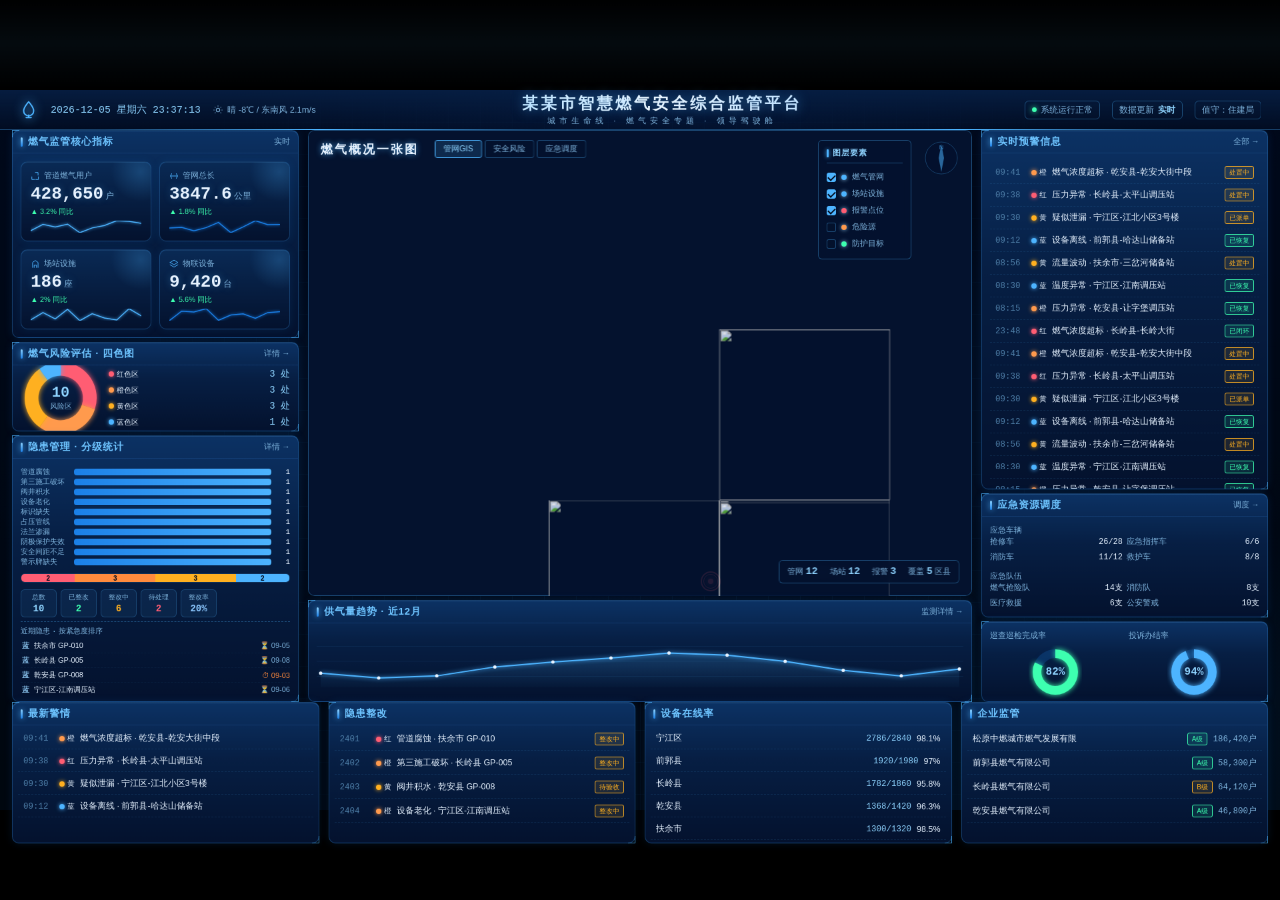
==== index.html @ 8b5b0193 "feat: gas supervision demo - HQ cockpit theme + auto-fit scaling" ====
<!DOCTYPE html>
<html lang="zh-CN" data-theme="light" class=""><head>
<meta charset="UTF-8">
<meta name="viewport" content="width=device-width,initial-scale=1">
<title>某某市城市生命线·智慧燃气安全综合监管平台</title>
<link rel="stylesheet" href="styles.css">
<!-- Leaflet 1.9.4 深色地图 SDK（CARTO 暗色瓦片） -->
<link rel="stylesheet" href="https://unpkg.com/leaflet@1.9.4/dist/leaflet.css">
<script src="https://unpkg.com/leaflet@1.9.4/dist/leaflet.js"></script>
<style>
/* 驾驶舱专属：全屏自适应三栏大屏 */
.cockpit{position:relative;width:1920px;height:1080px;display:grid;grid-template-rows:60px 1fr 162px}
/* 顶部 */
.chead{display:flex;align-items:center;justify-content:space-between;padding:0 28px;position:relative;
  background:linear-gradient(180deg,rgba(7,31,68,.9),rgba(4,18,46,.4));border-bottom:1px solid var(--line)}
.chead::before,.chead::after{content:"";position:absolute;bottom:-1px;width:34%;height:2px;
  background:linear-gradient(90deg,transparent,var(--accent),transparent)}
.chead::before{left:8%}.chead::after{right:8%}
.chead .cl,.chead .cr{display:flex;align-items:center;gap:18px;font-size:13px;color:var(--sub);min-width:380px}
.chead .cr{justify-content:flex-end}
.chead .ct{flex:1;text-align:center}
.chead .ct h1{font-size:24px;font-weight:700;letter-spacing:4px;color:#fff;text-shadow:0 0 18px rgba(77,180,255,.5);
  background:linear-gradient(90deg,#8FD4FF,#fff 50%,#8CC8FF);-webkit-background-clip:text;background-clip:text;-webkit-text-fill-color:transparent}
.chead .ct .sub{font-size:12px;color:var(--sub);letter-spacing:6px;margin-top:2px}
.chead .clk{font-family:var(--mono);color:var(--accent3);font-size:15px}
.chead .wth{display:flex;align-items:center;gap:6px}
.chead .stat{display:flex;align-items:center;gap:6px;padding:4px 10px;border:1px solid var(--line);border-radius:var(--r-sm)}
.logo-ico{width:30px;height:30px;color:var(--accent);filter:drop-shadow(0 0 8px var(--accent))}

/* 三栏主体 */
.cbody{display:grid;grid-template-columns:430px 1fr 430px;gap:14px;padding:0 18px;overflow:hidden}
.col{display:flex;flex-direction:column;gap:6px;min-height:0}
.col .panel.flex-1{min-height:0}
/* KPI 2x2 */
.kpi-grid{display:grid;grid-template-columns:1fr 1fr;gap:12px;padding:12px}
.kpi-grid .kpi .val{font-size:26px}
/* 中部地图区域 */
.center-map{position:relative;flex:1;min-height:0;border:1px solid var(--line);border-radius:var(--r);overflow:hidden;
  background:#04122E}
.center-map #leafMap{position:absolute;inset:0;z-index:1}
.center-map .ctitle{position:absolute;top:14px;left:18px;display:flex;align-items:center;gap:10px;z-index:6;pointer-events:none}
.center-map .ctitle>*{pointer-events:auto}
.center-map .ctitle .t{font-size:18px;font-weight:600;letter-spacing:3px;text-shadow:0 0 10px rgba(77,180,255,.8);color:#E6F2FF}
.center-map .ctitle .tabs{display:flex;gap:4px;margin-left:14px}
.center-map .ctitle .tabs button{padding:4px 12px;background:rgba(4,18,46,.8);border:1px solid var(--line);border-radius:4px;
  color:var(--sub);font-size:12px;cursor:pointer;font-family:var(--sans);backdrop-filter:blur(6px)}
.center-map .ctitle .tabs button.on{color:var(--accent3);border-color:var(--accent);background:rgba(77,180,255,.15)}
.center-map .compass{position:absolute;right:18px;top:14px;width:54px;height:54px;z-index:6;opacity:.75}
.center-map .stat-box{position:absolute;right:18px;bottom:18px;z-index:6;background:rgba(4,18,46,.75);border:1px solid var(--line);
  border-radius:var(--r-sm);padding:8px 12px;font-size:12px;color:var(--sub);display:flex;gap:18px;backdrop-filter:blur(6px)}
.center-map .stat-box b{color:var(--accent3);font-family:var(--mono);font-size:15px}
/* 图层勾选控件位置 */
.center-map .map-ctrl{top:14px;right:90px}
/* 底部报警流水 */
.cfoot{display:grid;grid-template-columns:1fr 1fr 1fr 1fr;gap:14px;padding:0 18px 6px}
.cfoot .panel{height:100%}
.cfoot .panel-b{padding:4px 8px;max-height:none;height:calc(100% - 34px);overflow:auto}
.flow-track{display:flex;flex-direction:column;gap:2px}
/* 地图脉冲动画（map.js 补充） */
</style>
<style id="_tileFixCss">
      .leaflet-container{background:#04122E!important}
      .leaflet-container .leaflet-tile{transition:opacity .3s;background-color:#04122E!important}
      .leaflet-tile-loaded.leaflet-tile-error{display:none!important}
      /* 卫星影像深色滤镜：降低亮度、提升对比、降低饱和，与科技深空风格融合 */
      #baseTilePane .leaflet-tile-loaded:not(.leaflet-tile-error){filter:brightness(0.55) contrast(1.08) saturate(0.82)}
    </style><style id="_gasMapCss">@keyframes gas-alarm-ripple{0%{transform:scale(.3);opacity:1}70%{transform:scale(2.4);opacity:0}100%{transform:scale(2.4);opacity:0}}</style><style>.buttonsCard-bTXa5j {
  padding: var(--spacer-4);
  background: none;
  align-items: center;
  gap: 0;
  display: inline-flex;
}

.actionButton-opZL8g {
  align-items: center;
  gap: var(--spacer-4);
  padding: var(--spacer-4) var(--spacer-8);
  border-radius: var(--radius-4);
  cursor: pointer;
  transition: background-color var(--transition-fast);
  background: none;
  border: none;
  display: inline-flex;
}

.actionButton-opZL8g:hover {
  background: var(--bg-bg-overlay-l2);
}

.actionButton-opZL8g:active {
  background: var(--bg-bg-overlay-l3);
}

.actionButton-opZL8g:focus-visible {
  outline: 2px solid var(--status-primary-default);
  outline-offset: 1px;
}

.icon-ObJEMt {
  width: 16px;
  height: 16px;
  color: var(--icon-icon-default);
  flex-shrink: 0;
  justify-content: center;
  align-items: center;
  display: flex;
}

.title-GptGAg {
  font-family: var(--font-family-default);
  color: var(--text-text-default);
  white-space: nowrap;
  font-size: 11px;
  font-weight: 500;
  line-height: 16px;
}

.shortcut-nbwTG4 {
  color: var(--icon-icon-secondary);
  flex-shrink: 0;
  align-items: center;
  gap: 2px;
  display: flex;
}

.shortcutKey-EE6xrE {
  font-family: var(--font-family-default);
  color: var(--icon-icon-secondary);
  font-size: 11px;
  font-weight: 500;
  line-height: 12px;
}

.divider-cFGVKQ {
  box-sizing: content-box;
  background-clip: content-box;
  background-color: var(--border-border-neutral-l2);
  flex-shrink: 0;
  width: 1px;
  height: 12px;
  padding: 0 6px;
}

</style><style>.commentEditorCard-Un4Xaa {
  width: 320px;
  padding: var(--spacing-sm);
  background: none;
  flex-direction: column;
  display: flex;
}

.textContainer-ZISwbW {
  padding: var(--spacing-sm);
  background: var(--bg-bg-overlay-l1);
  border: 1px solid var(--border-border-neutral-l3);
  border-radius: var(--radius-sm);
  align-items: center;
  gap: var(--spacing-sm);
  padding-right: 0;
  display: flex;
}

.textarea-ggj4j6 {
  padding: 0 var(--spacing-sm) 0 2px;
  font-family: var(--font-family-default);
  color: var(--text-text-default);
  resize: none;
  scrollbar-width: thin;
  scrollbar-color: #56637726 transparent;
  background: none;
  border: none;
  outline: none;
  flex: 1;
  max-height: 140px;
  font-size: 13px;
  font-weight: 400;
  line-height: 20px;
  overflow-y: auto;
}

.textarea-ggj4j6::-webkit-scrollbar {
  width: 6px;
}

.textarea-ggj4j6::-webkit-scrollbar-track {
  background: none;
}

.textarea-ggj4j6::-webkit-scrollbar-thumb {
  background: #56637726;
  border-radius: 3px;
}

.textarea-ggj4j6::placeholder {
  color: var(--text-text-tertiary);
}

.actionBar-u_t8vc {
  justify-content: flex-end;
  align-items: center;
  gap: var(--spacing-xs);
  opacity: 0;
  max-height: 0;
  transition: max-height .2s ease-out, opacity .2s ease-out, margin-top .2s ease-out;
  display: flex;
  overflow: hidden;
}

.actionBarVisible-PxXsje {
  opacity: 1;
  max-height: 32px;
  margin-top: var(--spacing-sm);
}

.actionBarNoExpandAnimation-FCra2J {
  transition: opacity .2s ease-out;
}

.actionBarNoExpandAnimation-FCra2J.actionBarVisible-PxXsje {
  max-height: 32px;
  margin-top: var(--spacing-sm);
}

.cancelButton-Lu0me9 {
  height: 24px;
  padding: 0 var(--spacing-xs);
  background: var(--bg-bg-overlay-l2);
  border-radius: var(--radius-sm);
  cursor: pointer;
  transition: background-color var(--transition-fast);
  border: none;
  justify-content: center;
  align-items: center;
  display: flex;
}

.cancelButton-Lu0me9:hover, .cancelButton-Lu0me9:active {
  background: var(--bg-bg-overlay-l3);
}

.cancelButton-Lu0me9:focus-visible {
  outline: 2px solid var(--status-primary-default);
  outline-offset: 1px;
}

.cancelText-j1RS1q {
  font-family: var(--font-family-default);
  color: var(--text-text-default);
  white-space: nowrap;
  padding: 0 var(--spacing-xs);
  font-size: 11px;
  font-weight: 500;
  line-height: 16px;
}

.submitButton-BqyEd7 {
  height: 24px;
  padding: 0 var(--spacing-sm);
  background: var(--bg-bg-invert);
  border-radius: var(--radius-sm);
  cursor: pointer;
  transition: background-color var(--transition-fast);
  border: none;
  justify-content: center;
  align-items: center;
  display: flex;
}

.submitButton-BqyEd7:hover:not(:disabled) {
  background: var(--bg-bg-invert-hover);
}

.submitButton-BqyEd7:active:not(:disabled) {
  background: var(--bg-bg-invert-active);
}

.submitButton-BqyEd7:disabled {
  background: var(--bg-bg-invert-disabled);
  color: var(--text-text-disabled);
  cursor: not-allowed;
}

.submitButton-BqyEd7:focus-visible {
  outline: 2px solid var(--status-primary-default);
  outline-offset: 1px;
}

.submitText-N58QRq {
  font-family: var(--font-family-default);
  color: var(--text-text-onaccent);
  white-space: nowrap;
  padding: 0 var(--spacing-xs);
  font-size: 11px;
  font-weight: 500;
  line-height: 16px;
}

.submitButton-BqyEd7:disabled .submitText-N58QRq {
  color: var(--text-text-disabled);
}

.submitIcon-vyKSKQ {
  width: 12px;
  height: 12px;
  color: var(--icon-icon-onaccent);
  flex-shrink: 0;
  justify-content: center;
  align-items: center;
  display: flex;
}

.submitButton-BqyEd7:disabled .submitIcon-vyKSKQ {
  color: var(--text-text-disabled);
}

.limitWarning-Hocj0v {
  align-items: center;
  gap: var(--spacing-xs);
  color: var(--status-warning-default);
  user-select: none;
  flex: 1;
  display: flex;
}

.limitText-hBXEaq {
  font-family: var(--font-family-default);
  color: var(--status-warning-default);
  font-size: 12px;
  font-weight: 400;
  line-height: 18px;
}

</style><style>.previewCommentCardContainer-HEkpU8 {
  border-radius: var(--radius-8);
  background: var(--bg-bg-menu);
  border: 1px solid var(--border-border-neutral-l1);
  transition: width .25s cubic-bezier(.4, 0, .2, 1), height .25s cubic-bezier(.4, 0, .2, 1);
  display: inline-block;
  overflow: hidden;
  box-shadow: 0 2px 6px #0003, 0 .5px #ffffff0f, inset 0 .5px #ffffff0f;
}

.previewCommentCardContent-ELaLah {
  width: max-content;
  position: relative;
}

.previewCommentCardFadeEnter-OMhMD9 {
  opacity: 0;
}

.previewCommentCardFadeEnterActive-Eacuvn {
  opacity: 1;
  transition: opacity .2s ease-in;
}

.previewCommentCardFadeExit-ms9vgc {
  opacity: 1;
  position: absolute;
  top: 0;
  left: 0;
  right: 0;
}

.previewCommentCardFadeExitActive-vyQTsd {
  opacity: 0;
  transition: opacity .15s ease-out;
}

.previewCommentCardSuccessCard-PWnm2o {
  white-space: nowrap;
  justify-content: center;
  align-items: center;
  gap: 6px;
  height: 32px;
  padding: 0 12px;
  display: flex;
}

.previewCommentCardSuccessIcon-Oht9Ir {
  width: 16px;
  height: 16px;
  color: var(--status-success-default);
  justify-content: center;
  align-items: center;
  display: flex;
}

.previewCommentCardSuccessText-s40BWG {
  font-family: var(--font-family-default);
  color: var(--text-text-default);
  user-select: none;
  font-size: 12px;
  font-weight: 400;
  line-height: 18px;
}

</style><style>.buttonsCard-bTXa5j {
  padding: var(--spacer-4);
  background: none;
  align-items: center;
  gap: 0;
  display: inline-flex;
}

.actionButton-opZL8g {
  align-items: center;
  gap: var(--spacer-4);
  padding: var(--spacer-4) var(--spacer-8);
  border-radius: var(--radius-4);
  cursor: pointer;
  transition: background-color var(--transition-fast);
  background: none;
  border: none;
  display: inline-flex;
}

.actionButton-opZL8g:hover {
  background: var(--bg-bg-overlay-l2);
}

.actionButton-opZL8g:active {
  background: var(--bg-bg-overlay-l3);
}

.actionButton-opZL8g:focus-visible {
  outline: 2px solid var(--status-primary-default);
  outline-offset: 1px;
}

.icon-ObJEMt {
  width: 16px;
  height: 16px;
  color: var(--icon-icon-default);
  flex-shrink: 0;
  justify-content: center;
  align-items: center;
  display: flex;
}

.title-GptGAg {
  font-family: var(--font-family-default);
  color: var(--text-text-default);
  white-space: nowrap;
  font-size: 11px;
  font-weight: 500;
  line-height: 16px;
}

.shortcut-nbwTG4 {
  color: var(--icon-icon-secondary);
  flex-shrink: 0;
  align-items: center;
  gap: 2px;
  display: flex;
}

.shortcutKey-EE6xrE {
  font-family: var(--font-family-default);
  color: var(--icon-icon-secondary);
  font-size: 11px;
  font-weight: 500;
  line-height: 12px;
}

.divider-cFGVKQ {
  box-sizing: content-box;
  background-clip: content-box;
  background-color: var(--border-border-neutral-l2);
  flex-shrink: 0;
  width: 1px;
  height: 12px;
  padding: 0 6px;
}

</style><style>.commentEditorCard-Un4Xaa {
  width: 320px;
  padding: var(--spacing-sm);
  background: none;
  flex-direction: column;
  display: flex;
}

.textContainer-ZISwbW {
  padding: var(--spacing-sm);
  background: var(--bg-bg-overlay-l1);
  border: 1px solid var(--border-border-neutral-l3);
  border-radius: var(--radius-sm);
  align-items: center;
  gap: var(--spacing-sm);
  padding-right: 0;
  display: flex;
}

.textarea-ggj4j6 {
  padding: 0 var(--spacing-sm) 0 2px;
  font-family: var(--font-family-default);
  color: var(--text-text-default);
  resize: none;
  scrollbar-width: thin;
  scrollbar-color: #56637726 transparent;
  background: none;
  border: none;
  outline: none;
  flex: 1;
  max-height: 140px;
  font-size: 13px;
  font-weight: 400;
  line-height: 20px;
  overflow-y: auto;
}

.textarea-ggj4j6::-webkit-scrollbar {
  width: 6px;
}

.textarea-ggj4j6::-webkit-scrollbar-track {
  background: none;
}

.textarea-ggj4j6::-webkit-scrollbar-thumb {
  background: #56637726;
  border-radius: 3px;
}

.textarea-ggj4j6::placeholder {
  color: var(--text-text-tertiary);
}

.actionBar-u_t8vc {
  justify-content: flex-end;
  align-items: center;
  gap: var(--spacing-xs);
  opacity: 0;
  max-height: 0;
  transition: max-height .2s ease-out, opacity .2s ease-out, margin-top .2s ease-out;
  display: flex;
  overflow: hidden;
}

.actionBarVisible-PxXsje {
  opacity: 1;
  max-height: 32px;
  margin-top: var(--spacing-sm);
}

.actionBarNoExpandAnimation-FCra2J {
  transition: opacity .2s ease-out;
}

.actionBarNoExpandAnimation-FCra2J.actionBarVisible-PxXsje {
  max-height: 32px;
  margin-top: var(--spacing-sm);
}

.cancelButton-Lu0me9 {
  height: 24px;
  padding: 0 var(--spacing-xs);
  background: var(--bg-bg-overlay-l2);
  border-radius: var(--radius-sm);
  cursor: pointer;
  transition: background-color var(--transition-fast);
  border: none;
  justify-content: center;
  align-items: center;
  display: flex;
}

.cancelButton-Lu0me9:hover, .cancelButton-Lu0me9:active {
  background: var(--bg-bg-overlay-l3);
}

.cancelButton-Lu0me9:focus-visible {
  outline: 2px solid var(--status-primary-default);
  outline-offset: 1px;
}

.cancelText-j1RS1q {
  font-family: var(--font-family-default);
  color: var(--text-text-default);
  white-space: nowrap;
  padding: 0 var(--spacing-xs);
  font-size: 11px;
  font-weight: 500;
  line-height: 16px;
}

.submitButton-BqyEd7 {
  height: 24px;
  padding: 0 var(--spacing-sm);
  background: var(--bg-bg-invert);
  border-radius: var(--radius-sm);
  cursor: pointer;
  transition: background-color var(--transition-fast);
  border: none;
  justify-content: center;
  align-items: center;
  display: flex;
}

.submitButton-BqyEd7:hover:not(:disabled) {
  background: var(--bg-bg-invert-hover);
}

.submitButton-BqyEd7:active:not(:disabled) {
  background: var(--bg-bg-invert-active);
}

.submitButton-BqyEd7:disabled {
  background: var(--bg-bg-invert-disabled);
  color: var(--text-text-disabled);
  cursor: not-allowed;
}

.submitButton-BqyEd7:focus-visible {
  outline: 2px solid var(--status-primary-default);
  outline-offset: 1px;
}

.submitText-N58QRq {
  font-family: var(--font-family-default);
  color: var(--text-text-onaccent);
  white-space: nowrap;
  padding: 0 var(--spacing-xs);
  font-size: 11px;
  font-weight: 500;
  line-height: 16px;
}

.submitButton-BqyEd7:disabled .submitText-N58QRq {
  color: var(--text-text-disabled);
}

.submitIcon-vyKSKQ {
  width: 12px;
  height: 12px;
  color: var(--icon-icon-onaccent);
  flex-shrink: 0;
  justify-content: center;
  align-items: center;
  display: flex;
}

.submitButton-BqyEd7:disabled .submitIcon-vyKSKQ {
  color: var(--text-text-disabled);
}

.limitWarning-Hocj0v {
  align-items: center;
  gap: var(--spacing-xs);
  color: var(--status-warning-default);
  user-select: none;
  flex: 1;
  display: flex;
}

.limitText-hBXEaq {
  font-family: var(--font-family-default);
  color: var(--status-warning-default);
  font-size: 12px;
  font-weight: 400;
  line-height: 18px;
}

</style><style>.previewCommentCardContainer-HEkpU8 {
  border-radius: var(--radius-8);
  background: var(--bg-bg-menu);
  border: 1px solid var(--border-border-neutral-l1);
  transition: width .25s cubic-bezier(.4, 0, .2, 1), height .25s cubic-bezier(.4, 0, .2, 1);
  display: inline-block;
  overflow: hidden;
  box-shadow: 0 2px 6px #0003, 0 .5px #ffffff0f, inset 0 .5px #ffffff0f;
}

.previewCommentCardContent-ELaLah {
  width: max-content;
  position: relative;
}

.previewCommentCardFadeEnter-OMhMD9 {
  opacity: 0;
}

.previewCommentCardFadeEnterActive-Eacuvn {
  opacity: 1;
  transition: opacity .2s ease-in;
}

.previewCommentCardFadeExit-ms9vgc {
  opacity: 1;
  position: absolute;
  top: 0;
  left: 0;
  right: 0;
}

.previewCommentCardFadeExitActive-vyQTsd {
  opacity: 0;
  transition: opacity .15s ease-out;
}

.previewCommentCardSuccessCard-PWnm2o {
  white-space: nowrap;
  justify-content: center;
  align-items: center;
  gap: 6px;
  height: 32px;
  padding: 0 12px;
  display: flex;
}

.previewCommentCardSuccessIcon-Oht9Ir {
  width: 16px;
  height: 16px;
  color: var(--status-success-default);
  justify-content: center;
  align-items: center;
  display: flex;
}

.previewCommentCardSuccessText-s40BWG {
  font-family: var(--font-family-default);
  color: var(--text-text-default);
  user-select: none;
  font-size: 12px;
  font-weight: 400;
  line-height: 18px;
}

</style><style id="trae-panel-enter-style">
        @keyframes trae-panel-enter {
          from { opacity: 0; transform: scale(0.95); }
          to { opacity: 1; transform: scale(1); }
        }
      </style><style>.buttonsCard-bTXa5j {
  padding: var(--spacer-4);
  background: none;
  align-items: center;
  gap: 0;
  display: inline-flex;
}

.actionButton-opZL8g {
  align-items: center;
  gap: var(--spacer-4);
  padding: var(--spacer-4) var(--spacer-8);
  border-radius: var(--radius-4);
  cursor: pointer;
  transition: background-color var(--transition-fast);
  background: none;
  border: none;
  display: inline-flex;
}

.actionButton-opZL8g:hover {
  background: var(--bg-bg-overlay-l2);
}

.actionButton-opZL8g:active {
  background: var(--bg-bg-overlay-l3);
}

.actionButton-opZL8g:focus-visible {
  outline: 2px solid var(--status-primary-default);
  outline-offset: 1px;
}

.icon-ObJEMt {
  width: 16px;
  height: 16px;
  color: var(--icon-icon-default);
  flex-shrink: 0;
  justify-content: center;
  align-items: center;
  display: flex;
}

.title-GptGAg {
  font-family: var(--font-family-default);
  color: var(--text-text-default);
  white-space: nowrap;
  font-size: 11px;
  font-weight: 500;
  line-height: 16px;
}

.shortcut-nbwTG4 {
  color: var(--icon-icon-secondary);
  flex-shrink: 0;
  align-items: center;
  gap: 2px;
  display: flex;
}

.shortcutKey-EE6xrE {
  font-family: var(--font-family-default);
  color: var(--icon-icon-secondary);
  font-size: 11px;
  font-weight: 500;
  line-height: 12px;
}

.divider-cFGVKQ {
  box-sizing: content-box;
  background-clip: content-box;
  background-color: var(--border-border-neutral-l2);
  flex-shrink: 0;
  width: 1px;
  height: 12px;
  padding: 0 6px;
}

</style><style>.commentEditorCard-Un4Xaa {
  width: 320px;
  padding: var(--spacing-sm);
  background: none;
  flex-direction: column;
  display: flex;
}

.textContainer-ZISwbW {
  padding: var(--spacing-sm);
  background: var(--bg-bg-overlay-l1);
  border: 1px solid var(--border-border-neutral-l3);
  border-radius: var(--radius-sm);
  align-items: center;
  gap: var(--spacing-sm);
  padding-right: 0;
  display: flex;
}

.textarea-ggj4j6 {
  padding: 0 var(--spacing-sm) 0 2px;
  font-family: var(--font-family-default);
  color: var(--text-text-default);
  resize: none;
  scrollbar-width: thin;
  scrollbar-color: #56637726 transparent;
  background: none;
  border: none;
  outline: none;
  flex: 1;
  max-height: 140px;
  font-size: 13px;
  font-weight: 400;
  line-height: 20px;
  overflow-y: auto;
}

.textarea-ggj4j6::-webkit-scrollbar {
  width: 6px;
}

.textarea-ggj4j6::-webkit-scrollbar-track {
  background: none;
}

.textarea-ggj4j6::-webkit-scrollbar-thumb {
  background: #56637726;
  border-radius: 3px;
}

.textarea-ggj4j6::placeholder {
  color: var(--text-text-tertiary);
}

.actionBar-u_t8vc {
  justify-content: flex-end;
  align-items: center;
  gap: var(--spacing-xs);
  opacity: 0;
  max-height: 0;
  transition: max-height .2s ease-out, opacity .2s ease-out, margin-top .2s ease-out;
  display: flex;
  overflow: hidden;
}

.actionBarVisible-PxXsje {
  opacity: 1;
  max-height: 32px;
  margin-top: var(--spacing-sm);
}

.actionBarNoExpandAnimation-FCra2J {
  transition: opacity .2s ease-out;
}

.actionBarNoExpandAnimation-FCra2J.actionBarVisible-PxXsje {
  max-height: 32px;
  margin-top: var(--spacing-sm);
}

.cancelButton-Lu0me9 {
  height: 24px;
  padding: 0 var(--spacing-xs);
  background: var(--bg-bg-overlay-l2);
  border-radius: var(--radius-sm);
  cursor: pointer;
  transition: background-color var(--transition-fast);
  border: none;
  justify-content: center;
  align-items: center;
  display: flex;
}

.cancelButton-Lu0me9:hover, .cancelButton-Lu0me9:active {
  background: var(--bg-bg-overlay-l3);
}

.cancelButton-Lu0me9:focus-visible {
  outline: 2px solid var(--status-primary-default);
  outline-offset: 1px;
}

.cancelText-j1RS1q {
  font-family: var(--font-family-default);
  color: var(--text-text-default);
  white-space: nowrap;
  padding: 0 var(--spacing-xs);
  font-size: 11px;
  font-weight: 500;
  line-height: 16px;
}

.submitButton-BqyEd7 {
  height: 24px;
  padding: 0 var(--spacing-sm);
  background: var(--bg-bg-invert);
  border-radius: var(--radius-sm);
  cursor: pointer;
  transition: background-color var(--transition-fast);
  border: none;
  justify-content: center;
  align-items: center;
  display: flex;
}

.submitButton-BqyEd7:hover:not(:disabled) {
  background: var(--bg-bg-invert-hover);
}

.submitButton-BqyEd7:active:not(:disabled) {
  background: var(--bg-bg-invert-active);
}

.submitButton-BqyEd7:disabled {
  background: var(--bg-bg-invert-disabled);
  color: var(--text-text-disabled);
  cursor: not-allowed;
}

.submitButton-BqyEd7:focus-visible {
  outline: 2px solid var(--status-primary-default);
  outline-offset: 1px;
}

.submitText-N58QRq {
  font-family: var(--font-family-default);
  color: var(--text-text-onaccent);
  white-space: nowrap;
  padding: 0 var(--spacing-xs);
  font-size: 11px;
  font-weight: 500;
  line-height: 16px;
}

.submitButton-BqyEd7:disabled .submitText-N58QRq {
  color: var(--text-text-disabled);
}

.submitIcon-vyKSKQ {
  width: 12px;
  height: 12px;
  color: var(--icon-icon-onaccent);
  flex-shrink: 0;
  justify-content: center;
  align-items: center;
  display: flex;
}

.submitButton-BqyEd7:disabled .submitIcon-vyKSKQ {
  color: var(--text-text-disabled);
}

.limitWarning-Hocj0v {
  align-items: center;
  gap: var(--spacing-xs);
  color: var(--status-warning-default);
  user-select: none;
  flex: 1;
  display: flex;
}

.limitText-hBXEaq {
  font-family: var(--font-family-default);
  color: var(--status-warning-default);
  font-size: 12px;
  font-weight: 400;
  line-height: 18px;
}

</style><style>.previewCommentCardContainer-HEkpU8 {
  border-radius: var(--radius-8);
  background: var(--bg-bg-menu);
  border: 1px solid var(--border-border-neutral-l1);
  transition: width .25s cubic-bezier(.4, 0, .2, 1), height .25s cubic-bezier(.4, 0, .2, 1);
  display: inline-block;
  overflow: hidden;
  box-shadow: 0 2px 6px #0003, 0 .5px #ffffff0f, inset 0 .5px #ffffff0f;
}

.previewCommentCardContent-ELaLah {
  width: max-content;
  position: relative;
}

.previewCommentCardFadeEnter-OMhMD9 {
  opacity: 0;
}

.previewCommentCardFadeEnterActive-Eacuvn {
  opacity: 1;
  transition: opacity .2s ease-in;
}

.previewCommentCardFadeExit-ms9vgc {
  opacity: 1;
  position: absolute;
  top: 0;
  left: 0;
  right: 0;
}

.previewCommentCardFadeExitActive-vyQTsd {
  opacity: 0;
  transition: opacity .15s ease-out;
}

.previewCommentCardSuccessCard-PWnm2o {
  white-space: nowrap;
  justify-content: center;
  align-items: center;
  gap: 6px;
  height: 32px;
  padding: 0 12px;
  display: flex;
}

.previewCommentCardSuccessIcon-Oht9Ir {
  width: 16px;
  height: 16px;
  color: var(--status-success-default);
  justify-content: center;
  align-items: center;
  display: flex;
}

.previewCommentCardSuccessText-s40BWG {
  font-family: var(--font-family-default);
  color: var(--text-text-default);
  user-select: none;
  font-size: 12px;
  font-weight: 400;
  line-height: 18px;
}

</style><style>.buttonsCard-bTXa5j {
  padding: var(--spacer-4);
  background: none;
  align-items: center;
  gap: 0;
  display: inline-flex;
}

.actionButton-opZL8g {
  align-items: center;
  gap: var(--spacer-4);
  padding: var(--spacer-4) var(--spacer-8);
  border-radius: var(--radius-4);
  cursor: pointer;
  transition: background-color var(--transition-fast);
  background: none;
  border: none;
  display: inline-flex;
}

.actionButton-opZL8g:hover {
  background: var(--bg-bg-overlay-l2);
}

.actionButton-opZL8g:active {
  background: var(--bg-bg-overlay-l3);
}

.actionButton-opZL8g:focus-visible {
  outline: 2px solid var(--status-primary-default);
  outline-offset: 1px;
}

.icon-ObJEMt {
  width: 16px;
  height: 16px;
  color: var(--icon-icon-default);
  flex-shrink: 0;
  justify-content: center;
  align-items: center;
  display: flex;
}

.title-GptGAg {
  font-family: var(--font-family-default);
  color: var(--text-text-default);
  white-space: nowrap;
  font-size: 11px;
  font-weight: 500;
  line-height: 16px;
}

.shortcut-nbwTG4 {
  color: var(--icon-icon-secondary);
  flex-shrink: 0;
  align-items: center;
  gap: 2px;
  display: flex;
}

.shortcutKey-EE6xrE {
  font-family: var(--font-family-default);
  color: var(--icon-icon-secondary);
  font-size: 11px;
  font-weight: 500;
  line-height: 12px;
}

.divider-cFGVKQ {
  box-sizing: content-box;
  background-clip: content-box;
  background-color: var(--border-border-neutral-l2);
  flex-shrink: 0;
  width: 1px;
  height: 12px;
  padding: 0 6px;
}

</style><style>.commentEditorCard-Un4Xaa {
  width: 320px;
  padding: var(--spacing-sm);
  background: none;
  flex-direction: column;
  display: flex;
}

.textContainer-ZISwbW {
  padding: var(--spacing-sm);
  background: var(--bg-bg-overlay-l1);
  border: 1px solid var(--border-border-neutral-l3);
  border-radius: var(--radius-sm);
  align-items: center;
  gap: var(--spacing-sm);
  padding-right: 0;
  display: flex;
}

.textarea-ggj4j6 {
  padding: 0 var(--spacing-sm) 0 2px;
  font-family: var(--font-family-default);
  color: var(--text-text-default);
  resize: none;
  scrollbar-width: thin;
  scrollbar-color: #56637726 transparent;
  background: none;
  border: none;
  outline: none;
  flex: 1;
  max-height: 140px;
  font-size: 13px;
  font-weight: 400;
  line-height: 20px;
  overflow-y: auto;
}

.textarea-ggj4j6::-webkit-scrollbar {
  width: 6px;
}

.textarea-ggj4j6::-webkit-scrollbar-track {
  background: none;
}

.textarea-ggj4j6::-webkit-scrollbar-thumb {
  background: #56637726;
  border-radius: 3px;
}

.textarea-ggj4j6::placeholder {
  color: var(--text-text-tertiary);
}

.actionBar-u_t8vc {
  justify-content: flex-end;
  align-items: center;
  gap: var(--spacing-xs);
  opacity: 0;
  max-height: 0;
  transition: max-height .2s ease-out, opacity .2s ease-out, margin-top .2s ease-out;
  display: flex;
  overflow: hidden;
}

.actionBarVisible-PxXsje {
  opacity: 1;
  max-height: 32px;
  margin-top: var(--spacing-sm);
}

.actionBarNoExpandAnimation-FCra2J {
  transition: opacity .2s ease-out;
}

.actionBarNoExpandAnimation-FCra2J.actionBarVisible-PxXsje {
  max-height: 32px;
  margin-top: var(--spacing-sm);
}

.cancelButton-Lu0me9 {
  height: 24px;
  padding: 0 var(--spacing-xs);
  background: var(--bg-bg-overlay-l2);
  border-radius: var(--radius-sm);
  cursor: pointer;
  transition: background-color var(--transition-fast);
  border: none;
  justify-content: center;
  align-items: center;
  display: flex;
}

.cancelButton-Lu0me9:hover, .cancelButton-Lu0me9:active {
  background: var(--bg-bg-overlay-l3);
}

.cancelButton-Lu0me9:focus-visible {
  outline: 2px solid var(--status-primary-default);
  outline-offset: 1px;
}

.cancelText-j1RS1q {
  font-family: var(--font-family-default);
  color: var(--text-text-default);
  white-space: nowrap;
  padding: 0 var(--spacing-xs);
  font-size: 11px;
  font-weight: 500;
  line-height: 16px;
}

.submitButton-BqyEd7 {
  height: 24px;
  padding: 0 var(--spacing-sm);
  background: var(--bg-bg-invert);
  border-radius: var(--radius-sm);
  cursor: pointer;
  transition: background-color var(--transition-fast);
  border: none;
  justify-content: center;
  align-items: center;
  display: flex;
}

.submitButton-BqyEd7:hover:not(:disabled) {
  background: var(--bg-bg-invert-hover);
}

.submitButton-BqyEd7:active:not(:disabled) {
  background: var(--bg-bg-invert-active);
}

.submitButton-BqyEd7:disabled {
  background: var(--bg-bg-invert-disabled);
  color: var(--text-text-disabled);
  cursor: not-allowed;
}

.submitButton-BqyEd7:focus-visible {
  outline: 2px solid var(--status-primary-default);
  outline-offset: 1px;
}

.submitText-N58QRq {
  font-family: var(--font-family-default);
  color: var(--text-text-onaccent);
  white-space: nowrap;
  padding: 0 var(--spacing-xs);
  font-size: 11px;
  font-weight: 500;
  line-height: 16px;
}

.submitButton-BqyEd7:disabled .submitText-N58QRq {
  color: var(--text-text-disabled);
}

.submitIcon-vyKSKQ {
  width: 12px;
  height: 12px;
  color: var(--icon-icon-onaccent);
  flex-shrink: 0;
  justify-content: center;
  align-items: center;
  display: flex;
}

.submitButton-BqyEd7:disabled .submitIcon-vyKSKQ {
  color: var(--text-text-disabled);
}

.limitWarning-Hocj0v {
  align-items: center;
  gap: var(--spacing-xs);
  color: var(--status-warning-default);
  user-select: none;
  flex: 1;
  display: flex;
}

.limitText-hBXEaq {
  font-family: var(--font-family-default);
  color: var(--status-warning-default);
  font-size: 12px;
  font-weight: 400;
  line-height: 18px;
}

</style><style>.previewCommentCardContainer-HEkpU8 {
  border-radius: var(--radius-8);
  background: var(--bg-bg-menu);
  border: 1px solid var(--border-border-neutral-l1);
  transition: width .25s cubic-bezier(.4, 0, .2, 1), height .25s cubic-bezier(.4, 0, .2, 1);
  display: inline-block;
  overflow: hidden;
  box-shadow: 0 2px 6px #0003, 0 .5px #ffffff0f, inset 0 .5px #ffffff0f;
}

.previewCommentCardContent-ELaLah {
  width: max-content;
  position: relative;
}

.previewCommentCardFadeEnter-OMhMD9 {
  opacity: 0;
}

.previewCommentCardFadeEnterActive-Eacuvn {
  opacity: 1;
  transition: opacity .2s ease-in;
}

.previewCommentCardFadeExit-ms9vgc {
  opacity: 1;
  position: absolute;
  top: 0;
  left: 0;
  right: 0;
}

.previewCommentCardFadeExitActive-vyQTsd {
  opacity: 0;
  transition: opacity .15s ease-out;
}

.previewCommentCardSuccessCard-PWnm2o {
  white-space: nowrap;
  justify-content: center;
  align-items: center;
  gap: 6px;
  height: 32px;
  padding: 0 12px;
  display: flex;
}

.previewCommentCardSuccessIcon-Oht9Ir {
  width: 16px;
  height: 16px;
  color: var(--status-success-default);
  justify-content: center;
  align-items: center;
  display: flex;
}

.previewCommentCardSuccessText-s40BWG {
  font-family: var(--font-family-default);
  color: var(--text-text-default);
  user-select: none;
  font-size: 12px;
  font-weight: 400;
  line-height: 18px;
}

</style><style id="icube-theme-variables">:root {--vscode-foreground: #31353a;--vscode-disabledForeground: #8a9096;--vscode-errorForeground: #cc4b53;--vscode-descriptionForeground: #5b6066;--vscode-icon-foreground: #5b6066;--vscode-focusBorder: rgba(0, 0, 0, 0);--vscode-textLink-foreground: #006ab1;--vscode-textLink-activeForeground: #387bff;--vscode-textSeparator-foreground: rgba(0, 0, 0, 0.18);--vscode-textPreformat-foreground: #a31515;--vscode-textPreformat-background: rgba(0, 0, 0, 0.1);--vscode-textBlockQuote-background: #f2f2f2;--vscode-textBlockQuote-border: rgba(0, 122, 204, 0.5);--vscode-textCodeBlock-background: rgba(220, 220, 220, 0.4);--vscode-sash-hoverBorder: #0fdc78;--vscode-badge-background: #c4c4c4;--vscode-badge-foreground: #333333;--vscode-activityWarningBadge-foreground: #ffffff;--vscode-activityWarningBadge-background: #b27c00;--vscode-activityErrorBadge-foreground: #ffffff;--vscode-activityErrorBadge-background: #e51400;--vscode-scrollbar-shadow: #dddddd;--vscode-scrollbarSlider-background: rgba(100, 100, 100, 0.4);--vscode-scrollbarSlider-hoverBackground: rgba(100, 100, 100, 0.7);--vscode-scrollbarSlider-activeBackground: rgba(0, 0, 0, 0.6);--vscode-progressBar-background: #2f74ff;--vscode-chart-line: #236b8e;--vscode-chart-axis: rgba(0, 0, 0, 0.6);--vscode-chart-guide: rgba(0, 0, 0, 0.2);--vscode-editor-background: #ffffff;--vscode-editor-foreground: #31353a;--vscode-editorStickyScroll-background: #ffffff;--vscode-editorStickyScrollGutter-background: #ffffff;--vscode-editorStickyScrollHover-background: rgba(91, 146, 255, 0.08);--vscode-editorStickyScroll-shadow: #dddddd;--vscode-editorWidget-background: #f3f3f3;--vscode-editorWidget-foreground: #31353a;--vscode-editorWidget-border: #c8c8c8;--vscode-editorError-foreground: #e51400;--vscode-editorWarning-foreground: #bf8803;--vscode-editorInfo-foreground: #0063d3;--vscode-editorHint-foreground: #6c6c6c;--vscode-editorLink-activeForeground: #36393d;--vscode-editor-selectionBackground: rgba(47, 116, 255, 0.18);--vscode-editor-inactiveSelectionBackground: #e5ebf1;--vscode-editor-selectionHighlightBackground: rgba(173, 214, 255, 0.5);--vscode-editor-compositionBorder: #000000;--vscode-editor-findMatchBackground: #a8ac94;--vscode-editor-findMatchHighlightBackground: rgba(234, 92, 0, 0.33);--vscode-editor-findRangeHighlightBackground: rgba(180, 180, 180, 0.3);--vscode-editor-hoverHighlightBackground: rgba(173, 214, 255, 0.15);--vscode-editorHoverWidget-background: #ffffff;--vscode-editorHoverWidget-foreground: #31353a;--vscode-editorHoverWidget-border: rgba(77, 107, 153, 0.09);--vscode-editorHoverWidget-statusBarBackground: #f2f2f2;--vscode-editorInlayHint-foreground: #969696;--vscode-editorInlayHint-background: rgba(196, 196, 196, 0.1);--vscode-editorInlayHint-typeForeground: #969696;--vscode-editorInlayHint-typeBackground: rgba(196, 196, 196, 0.1);--vscode-editorInlayHint-parameterForeground: #969696;--vscode-editorInlayHint-parameterBackground: rgba(196, 196, 196, 0.1);--vscode-editorLightBulb-foreground: #ddb100;--vscode-editorLightBulbAutoFix-foreground: #007acc;--vscode-editorLightBulbAi-foreground: #ddb100;--vscode-editor-snippetTabstopHighlightBackground: rgba(10, 50, 100, 0.2);--vscode-editor-snippetFinalTabstopHighlightBorder: rgba(10, 50, 100, 0.5);--vscode-diffEditor-insertedTextBackground: rgba(64, 176, 139, 0.18);--vscode-diffEditor-removedTextBackground: rgba(232, 70, 58, 0.16);--vscode-diffEditor-insertedLineBackground: rgba(64, 176, 139, 0.12);--vscode-diffEditor-removedLineBackground: rgba(232, 70, 58, 0.12);--vscode-diffEditorOverview-insertedForeground: rgba(64, 176, 139, 0.18);--vscode-diffEditorOverview-removedForeground: rgba(232, 70, 58, 0.16);--vscode-diffEditor-diagonalFill: rgba(34, 34, 34, 0.2);--vscode-diffEditor-unchangedRegionBackground: #ffffff;--vscode-diffEditor-unchangedRegionForeground: #31353a;--vscode-diffEditor-unchangedCodeBackground: rgba(184, 184, 184, 0.16);--vscode-widget-shadow: rgba(0, 0, 0, 0.08);--vscode-widget-border: rgba(77, 107, 153, 0.09);--vscode-toolbar-hoverBackground: rgba(86, 99, 119, 0.11);--vscode-toolbar-activeBackground: rgba(86, 99, 119, 0.15);--vscode-breadcrumb-foreground: rgba(49, 53, 58, 0.8);--vscode-breadcrumb-background: #ffffff;--vscode-breadcrumb-focusForeground: #272a2e;--vscode-breadcrumb-activeSelectionForeground: #272a2e;--vscode-breadcrumbPicker-background: #ffffff;--vscode-merge-currentHeaderBackground: rgba(64, 200, 174, 0.5);--vscode-merge-currentContentBackground: rgba(64, 200, 174, 0.2);--vscode-merge-incomingHeaderBackground: rgba(64, 166, 255, 0.5);--vscode-merge-incomingContentBackground: rgba(64, 166, 255, 0.2);--vscode-merge-commonHeaderBackground: rgba(96, 96, 96, 0.4);--vscode-merge-commonContentBackground: rgba(96, 96, 96, 0.16);--vscode-editorOverviewRuler-currentContentForeground: rgba(64, 200, 174, 0.5);--vscode-editorOverviewRuler-incomingContentForeground: rgba(64, 166, 255, 0.5);--vscode-editorOverviewRuler-commonContentForeground: rgba(96, 96, 96, 0.4);--vscode-editorOverviewRuler-findMatchForeground: rgba(209, 134, 22, 0.49);--vscode-editorOverviewRuler-selectionHighlightForeground: rgba(160, 160, 160, 0.8);--vscode-problemsErrorIcon-foreground: #e51400;--vscode-problemsWarningIcon-foreground: #bf8803;--vscode-problemsInfoIcon-foreground: #0063d3;--vscode-minimap-findMatchHighlight: #d18616;--vscode-minimap-selectionOccurrenceHighlight: #c9c9c9;--vscode-minimap-selectionHighlight: #add6ff;--vscode-minimap-infoHighlight: #0063d3;--vscode-minimap-warningHighlight: #bf8803;--vscode-minimap-errorHighlight: rgba(255, 18, 18, 0.7);--vscode-minimap-foregroundOpacity: #000000;--vscode-minimapSlider-background: rgba(100, 100, 100, 0.2);--vscode-minimapSlider-hoverBackground: rgba(100, 100, 100, 0.35);--vscode-minimapSlider-activeBackground: rgba(0, 0, 0, 0.3);--vscode-charts-foreground: #31353a;--vscode-charts-lines: rgba(49, 53, 58, 0.5);--vscode-charts-red: #e51400;--vscode-charts-blue: #0063d3;--vscode-charts-yellow: #bf8803;--vscode-charts-orange: #d18616;--vscode-charts-green: #388a34;--vscode-charts-purple: #652d90;--vscode-input-background: rgba(86, 99, 119, 0.07);--vscode-input-foreground: #31353a;--vscode-inputOption-activeBorder: rgba(77, 107, 153, 0.36);--vscode-inputOption-hoverBackground: rgba(184, 184, 184, 0.31);--vscode-inputOption-activeBackground: rgba(0, 0, 0, 0);--vscode-inputOption-activeForeground: #000000;--vscode-input-placeholderForeground: #5b6066;--vscode-inputValidation-infoBackground: #d6ecf2;--vscode-inputValidation-infoBorder: #007acc;--vscode-inputValidation-warningBackground: #f6f5d2;--vscode-inputValidation-warningBorder: #b89500;--vscode-inputValidation-errorBackground: #f2dede;--vscode-inputValidation-errorBorder: #e8463a;--vscode-dropdown-background: #ffffff;--vscode-dropdown-foreground: #31353a;--vscode-dropdown-border: #cecece;--vscode-button-foreground: #ffffff;--vscode-button-separator: rgba(193, 195, 205, 0.12);--vscode-button-background: #31353a;--vscode-button-hoverBackground: #72767b;--vscode-button-secondaryForeground: #ffffff;--vscode-button-secondaryBackground: #5f6a79;--vscode-button-secondaryHoverBackground: #4c5561;--vscode-radio-activeForeground: #000000;--vscode-radio-activeBackground: rgba(0, 0, 0, 0);--vscode-radio-activeBorder: rgba(77, 107, 153, 0.36);--vscode-radio-inactiveBorder: rgba(0, 0, 0, 0.2);--vscode-radio-inactiveHoverBackground: rgba(184, 184, 184, 0.31);--vscode-checkbox-background: #ffffff;--vscode-checkbox-selectBackground: #f3f3f3;--vscode-checkbox-foreground: #31353a;--vscode-checkbox-border: #919191;--vscode-checkbox-selectBorder: #5b6066;--vscode-checkbox-disabled.background: #bbbcbd;--vscode-checkbox-disabled.foreground: #74777b;--vscode-keybindingLabel-background: rgba(221, 221, 221, 0.4);--vscode-keybindingLabel-foreground: #555555;--vscode-keybindingLabel-border: rgba(204, 204, 204, 0.4);--vscode-keybindingLabel-bottomBorder: rgba(187, 187, 187, 0.4);--vscode-list-focusOutline: rgba(0, 0, 0, 0);--vscode-list-focusAndSelectionOutline: #90c2f9;--vscode-list-activeSelectionBackground: rgba(86, 99, 119, 0.11);--vscode-list-activeSelectionForeground: #111214;--vscode-list-activeSelectionIconForeground: #5b6066;--vscode-list-inactiveSelectionBackground: rgba(86, 99, 119, 0.11);--vscode-list-inactiveSelectionForeground: #111214;--vscode-list-hoverBackground: rgba(86, 99, 119, 0.11);--vscode-list-dropBackground: rgba(86, 99, 119, 0.11);--vscode-list-dropBetweenBackground: #5b6066;--vscode-list-highlightForeground: #0066bf;--vscode-list-focusHighlightForeground: #0066bf;--vscode-list-invalidItemForeground: #b89500;--vscode-list-errorForeground: #e8463a;--vscode-list-warningForeground: #855f00;--vscode-listFilterWidget-background: #f3f3f3;--vscode-listFilterWidget-outline: rgba(0, 0, 0, 0);--vscode-listFilterWidget-noMatchesOutline: #be1100;--vscode-listFilterWidget-shadow: rgba(0, 0, 0, 0.08);--vscode-list-filterMatchBackground: rgba(234, 92, 0, 0.33);--vscode-list-deemphasizedForeground: #8e8e90;--vscode-tree-indentGuidesStroke: rgba(77, 107, 153, 0.09);--vscode-tree-inactiveIndentGuidesStroke: rgba(221, 226, 233, 0.08);--vscode-tree-tableColumnsBorder: rgba(97, 97, 97, 0.13);--vscode-tree-tableOddRowsBackground: rgba(49, 53, 58, 0.04);--vscode-editorActionList-background: #f3f3f3;--vscode-editorActionList-foreground: #31353a;--vscode-editorActionList-focusForeground: #111214;--vscode-editorActionList-focusBackground: rgba(86, 99, 119, 0.11);--vscode-menu-border: rgba(77, 107, 153, 0.09);--vscode-menu-foreground: #616161;--vscode-menu-background: #ffffff;--vscode-menu-selectionForeground: #111214;--vscode-menu-selectionBackground: rgba(86, 99, 119, 0.11);--vscode-menu-separatorBackground: rgba(77, 107, 153, 0.09);--vscode-quickInput-background: #f8f9fa;--vscode-quickInput-foreground: #31353a;--vscode-quickInputTitle-background: rgba(0, 0, 0, 0.04);--vscode-pickerGroup-foreground: #31353a;--vscode-pickerGroup-border: rgba(77, 107, 153, 0.09);--vscode-quickInputList-focusForeground: #111214;--vscode-quickInputList-focusIconForeground: #5b6066;--vscode-quickInputList-focusBackground: rgba(86, 99, 119, 0.11);--vscode-search-resultsInfoForeground: #31353a;--vscode-searchEditor-findMatchBackground: rgba(234, 92, 0, 0.22);--vscode-tab-activeBackground: rgba(86, 99, 119, 0.11);--vscode-tab-unfocusedActiveBackground: rgba(86, 99, 119, 0.11);--vscode-tab-inactiveBackground: #f8f8f9;--vscode-tab-unfocusedInactiveBackground: #f8f8f9;--vscode-tab-activeForeground: #333333;--vscode-tab-inactiveForeground: #5b6066;--vscode-tab-unfocusedActiveForeground: #31353a;--vscode-tab-unfocusedInactiveForeground: rgba(91, 96, 102, 0.5);--vscode-tab-border: rgba(77, 107, 153, 0.09);--vscode-tab-lastPinnedBorder: rgba(97, 97, 97, 0.19);--vscode-tab-activeBorder: #ffffff;--vscode-tab-unfocusedActiveBorder: rgba(255, 255, 255, 0.7);--vscode-tab-activeBorderTop: #000000;--vscode-tab-unfocusedActiveBorderTop: rgba(0, 0, 0, 0.7);--vscode-tab-selectedBorderTop: #000000;--vscode-tab-selectedBackground: rgba(86, 99, 119, 0.11);--vscode-tab-selectedForeground: #333333;--vscode-tab-dragAndDropBorder: #333333;--vscode-tab-activeModifiedBorder: #33aaee;--vscode-tab-inactiveModifiedBorder: rgba(51, 170, 238, 0.5);--vscode-tab-unfocusedActiveModifiedBorder: rgba(51, 170, 238, 0.7);--vscode-tab-unfocusedInactiveModifiedBorder: rgba(51, 170, 238, 0.25);--vscode-editorPane-background: #ffffff;--vscode-editorGroupHeader-tabsBackground: #f8f8f9;--vscode-editorGroupHeader-tabsBorder: rgba(77, 107, 153, 0.09);--vscode-editorGroupHeader-noTabsBackground: #ffffff;--vscode-editorGroup-border: #e7e7e7;--vscode-editorGroup-dropBackground: rgba(33, 97, 224, 0.16);--vscode-editorGroup-dropIntoPromptForeground: #31353a;--vscode-editorGroup-dropIntoPromptBackground: #f3f3f3;--vscode-sideBySideEditor-horizontalBorder: #e7e7e7;--vscode-sideBySideEditor-verticalBorder: #e7e7e7;--vscode-panel-background: #ffffff;--vscode-panel-border: rgba(128, 128, 128, 0.35);--vscode-panelTitle-activeForeground: #111214;--vscode-panelTitle-inactiveForeground: #5b6066;--vscode-panelTitle-activeBorder: #111214;--vscode-panelInput-border: #dddddd;--vscode-panel-dropBorder: #111214;--vscode-panelSection-dropBackground: rgba(33, 97, 224, 0.16);--vscode-panelSectionHeader-background: #ffffff;--vscode-panelSectionHeader-foreground: #111214;--vscode-panelSectionHeader-border: rgba(77, 107, 153, 0.18);--vscode-panelSection-border: rgba(128, 128, 128, 0.35);--vscode-panelStickyScroll-background: #ffffff;--vscode-panelStickyScroll-shadow: #dddddd;--vscode-banner-background: rgba(60, 69, 83, 0.11);--vscode-banner-foreground: #111214;--vscode-banner-iconForeground: #0063d3;--vscode-statusBar-foreground: #ffffff;--vscode-statusBar-noFolderForeground: #ffffff;--vscode-statusBar-background: rgba(0, 0, 0, 0);--vscode-statusBar-noFolderBackground: rgba(0, 0, 0, 0);--vscode-statusBar-focusBorder: #ffffff;--vscode-statusBarItem-activeBackground: rgba(255, 255, 255, 0.18);--vscode-statusBarItem-focusBorder: #ffffff;--vscode-statusBarItem-hoverBackground: rgba(0, 0, 0, 0.12);--vscode-statusBarItem-hoverForeground: #ffffff;--vscode-statusBarItem-compactHoverBackground: rgba(0, 0, 0, 0.12);--vscode-statusBarItem-prominentForeground: #ffffff;--vscode-statusBarItem-prominentBackground: rgba(0, 0, 0, 0.5);--vscode-statusBarItem-prominentHoverForeground: #ffffff;--vscode-statusBarItem-prominentHoverBackground: rgba(0, 0, 0, 0.12);--vscode-statusBarItem-errorBackground: #c72e0f;--vscode-statusBarItem-errorForeground: #ffffff;--vscode-statusBarItem-errorHoverForeground: #ffffff;--vscode-statusBarItem-errorHoverBackground: rgba(0, 0, 0, 0.12);--vscode-statusBarItem-warningBackground: #725102;--vscode-statusBarItem-warningForeground: #ffffff;--vscode-statusBarItem-warningHoverForeground: #ffffff;--vscode-statusBarItem-warningHoverBackground: rgba(0, 0, 0, 0.12);--vscode-activityBar-background: #edeff2;--vscode-activityBar-foreground: #111214;--vscode-activityBar-inactiveForeground: #5b6066;--vscode-activityBar-activeBorder: #111214;--vscode-activityBar-dropBorder: #111214;--vscode-activityBarBadge-background: #2f74ff;--vscode-activityBarBadge-foreground: #ffffff;--vscode-activityBarTop-foreground: #424242;--vscode-activityBarTop-activeBorder: #424242;--vscode-activityBarTop-inactiveForeground: rgba(66, 66, 66, 0.75);--vscode-activityBarTop-dropBorder: #424242;--vscode-profileBadge-background: #c4c4c4;--vscode-profileBadge-foreground: #333333;--vscode-statusBarItem-remoteBackground: #16825d;--vscode-statusBarItem-remoteForeground: #ffffff;--vscode-statusBarItem-remoteHoverForeground: #ffffff;--vscode-statusBarItem-remoteHoverBackground: rgba(0, 0, 0, 0.12);--vscode-statusBarItem-offlineBackground: #6c1717;--vscode-statusBarItem-offlineForeground: #ffffff;--vscode-statusBarItem-offlineHoverForeground: #ffffff;--vscode-statusBarItem-offlineHoverBackground: rgba(0, 0, 0, 0.12);--vscode-extensionBadge-remoteBackground: #2f74ff;--vscode-extensionBadge-remoteForeground: #ffffff;--vscode-sideBar-background: #ffffff;--vscode-sideBarTitle-background: #ffffff;--vscode-sideBarTitle-foreground: #6f6f6f;--vscode-sideBar-dropBackground: rgba(33, 97, 224, 0.16);--vscode-sideBarSectionHeader-background: #ffffff;--vscode-sideBarSectionHeader-foreground: #31353a;--vscode-sideBarSectionHeader-border: rgba(77, 107, 153, 0.18);--vscode-sideBarActivityBarTop-border: rgba(77, 107, 153, 0.18);--vscode-sideBarStickyScroll-background: #ffffff;--vscode-sideBarStickyScroll-shadow: #dddddd;--vscode-titleBar-activeForeground: #5b6066;--vscode-titleBar-inactiveForeground: rgba(91, 96, 102, 0.6);--vscode-titleBar-activeBackground: #edeff2;--vscode-titleBar-inactiveBackground: #edeff2;--vscode-menubar-selectionForeground: #5b6066;--vscode-menubar-selectionBackground: rgba(86, 99, 119, 0.11);--vscode-commandCenter-foreground: #5b6066;--vscode-commandCenter-activeForeground: #5b6066;--vscode-commandCenter-inactiveForeground: rgba(91, 96, 102, 0.6);--vscode-commandCenter-background: rgba(0, 0, 0, 0.05);--vscode-commandCenter-activeBackground: rgba(0, 0, 0, 0.08);--vscode-commandCenter-border: rgba(91, 96, 102, 0.2);--vscode-commandCenter-activeBorder: rgba(91, 96, 102, 0.3);--vscode-commandCenter-inactiveBorder: rgba(91, 96, 102, 0.15);--vscode-notificationCenter-border: rgba(77, 107, 153, 0.09);--vscode-notificationToast-border: rgba(77, 107, 153, 0.09);--vscode-notifications-foreground: #31353a;--vscode-notifications-background: #ffffff;--vscode-notificationLink-foreground: #006ab1;--vscode-notificationCenterHeader-background: #f2f2f2;--vscode-notifications-border: #f2f2f2;--vscode-notificationsErrorIcon-foreground: #e8463a;--vscode-notificationsWarningIcon-foreground: #e28a00;--vscode-notificationsInfoIcon-foreground: #2f74ff;--vscode-iCubeNotificationCenter-border: rgba(77, 107, 153, 0.09);--vscode-icube-colorSnow: #ffffff;--vscode-icube-colorBlack: #000000;--vscode-icube-colorSnowDisable: rgba(255, 255, 255, 0.3);--vscode-icube-modalOverlay: rgba(0, 0, 0, 0.4);--vscode-icube-colorBg1: #ffffff;--vscode-icube-colorBg2: #edeff2;--vscode-icube-colorBg3: #ffffff;--vscode-icube-colorBg4: #e1e1e1;--vscode-icube-diffColorBg3: rgba(225, 225, 225, 0.35);--vscode-icube-colorBgCode: #ffffff;--vscode-icube-colorBgTr0: rgba(86, 99, 119, 0.07);--vscode-icube-colorBtnHover: rgba(86, 99, 119, 0.11);--vscode-icube-colorBg5: rgba(77, 97, 128, 0.08);--vscode-icube-colorBtnHover2: rgba(86, 99, 119, 0.15);--vscode-icube-colorBtnTransparent3: rgba(86, 99, 119, 0.19);--vscode-icube-colorBlend: rgba(77, 97, 128, 0.12);--vscode-icube-colorTransparent: rgba(255, 255, 255, 0);--vscode-icube-colorWidgetShadow: rgba(0, 0, 0, 0.04);--vscode-icube-colorWidgetShadow2: rgba(0, 0, 0, 0.08);--vscode-icube-colorWidgetShadow3: rgba(0, 0, 0, 0.2);--vscode-icube-colorDefaultText: #31353a;--vscode-icube-colorHighlightText: #111214;--vscode-icube-colorGrayText: #5b6066;--vscode-icube-colorGrayText2: #617080;--vscode-icube-colorDisableText: #8a9096;--vscode-icube-colorBlackText: #111314;--vscode-icube-colorBlackText1: #ffffff;--vscode-icube-colorBlackText2: #000000;--vscode-icube-colorDefaultAvatar: #5b92ff;--vscode-icube-colorDefaultAvatarBackground: #1759dd;--vscode-icube-modalLayoutBg: rgba(0, 25, 49, 0.2);--vscode-icube-colorIcon: #939fb8;--vscode-icube-colorCodeCodeInstruction: #b15ef2;--vscode-icube-colorLine1: rgba(77, 107, 153, 0.09);--vscode-icube-colorLine2: rgba(77, 107, 153, 0.18);--vscode-icube-colorLine3: rgba(77, 107, 153, 0.36);--vscode-icube-colorBrand: #36393d;--vscode-icube-colorBrandHover: #72767b;--vscode-icube-colorBrandActive: #1a1b1d;--vscode-icube-colorBrandTransparent: rgba(86, 99, 119, 0.11);--vscode-icube-colorBrandTransparent2: rgba(86, 99, 119, 0.15);--vscode-icube-colorBrandTransparent3: rgba(86, 99, 119, 0.19);--vscode-icube-colorStatusRegular: #2f74ff;--vscode-icube-colorStatusRegularHover: #4c88ff;--vscode-icube-colorStatusRegularActive: #1759dd;--vscode-icube-colorStatusRegularTransparent: rgba(47, 116, 255, 0.12);--vscode-icube-colorStatusRegularTransparent2: rgba(47, 116, 255, 0.18);--vscode-icube-colorStatusRegularTransparent3: rgba(47, 116, 255, 0.36);--vscode-icube-colorSuccess: #26a57b;--vscode-icube-colorSuccessHover: #2ca77f;--vscode-icube-colorSuccessActive: #1e8b56;--vscode-icube-colorSuccessTransparent: rgba(64, 176, 139, 0.12);--vscode-icube-colorSuccessTransparent2: rgba(64, 176, 139, 0.18);--vscode-icube-colorSuccessTransparent3: rgba(64, 176, 139, 0.36);--vscode-icube-colorError: #e8463a;--vscode-icube-colorErrorHover: #ea574c;--vscode-icube-colorErrorActive: #c9382f;--vscode-icube-colorErrorTransparent: rgba(232, 70, 58, 0.12);--vscode-icube-colorErrorTransparent2: rgba(232, 70, 58, 0.16);--vscode-icube-colorErrorTransparent3: rgba(232, 70, 58, 0.36);--vscode-icube-colorWarning: #e28a00;--vscode-icube-colorWarningHover: #f18c13;--vscode-icube-colorWarningActive: #c46f11;--vscode-icube-colorWarningTransparent: rgba(226, 138, 0, 0.12);--vscode-icube-colorWarningTransparent2: rgba(226, 138, 0, 0.16);--vscode-icube-colorWarningTransparent3: rgba(226, 138, 0, 0.36);--vscode-icube-colorAlert: #c6a626;--vscode-icube-colorAlertHover: #dfb716;--vscode-icube-colorAlertActive: #af8d06;--vscode-icube-colorAlertTransparent: rgba(198, 166, 38, 0.14);--vscode-icube-colorAlertTransparent2: rgba(198, 166, 38, 0.2);--vscode-icube-colorAlertTransparent3: rgba(198, 166, 38, 0.36);--vscode-icube-colorErrorTm1: rgba(204, 75, 83, 0.2);--vscode-icube-colorErrorTr1: rgba(232, 70, 58, 0.12);--vscode-icube-colorSpinLoading: #2f74ff;--vscode-icube-colorC1: #00b983;--vscode-icube-colorC2: #ff6b45;--vscode-icube-colorC3: #f2a90c;--vscode-icube-colorC4: #5fbf00;--vscode-icube-colorC5: #00b8f8;--vscode-icube-colorC6: #3f85ff;--vscode-icube-colorC7: #f53cff;--vscode-icube-colorC8: #9570ff;--vscode-icube-colorC9: #747e94;--vscode-icube-colorDiffToggleBtnBg: #8d7aff;--vscode-icube-textPreformatBackground: #9d89eb;--vscode-icube-colorRed1: #dd3730;--vscode-icube-colorRed2: rgba(221, 55, 48, 0.1);--vscode-icube-colorRed3: #dd3730;--vscode-icube-colorGreen1: #00906e;--vscode-icube-colorDiffBtn1: #ffffff;--vscode-icube-diffInsertedTextBackground: rgba(38, 165, 123, 0.32);--vscode-icube-colorChatError: rgba(97, 97, 97, 0);--vscode-icube-chatIconBg1: #ff4a36;--vscode-icube-chatIconColor1: #ffffff;--vscode-icube-emptyExplorerButtonBgColor: rgba(77, 97, 128, 0.08);--vscode-icube-emptyExplorerButtonTextColor: #333940;--vscode-icube-emptyExplorerSplitTextColor: #333940;--vscode-icube-emptyExplorerSplitColor: rgba(77, 107, 153, 0.2);--vscode-icube-lite.colorBg1: #25252d;--vscode-icube-lite.colorBg2: #1d1c23;--vscode-icube-lite.colorLine1: #2e2e38;--vscode-widget-shadow1: rgba(0, 0, 0, 0.08);--vscode-widget-shadow2: rgba(0, 0, 0, 0.1);--vscode-widget-light.shadow1: rgba(0, 0, 0, 0.04);--vscode-widget-light.shadow2: rgba(0, 0, 0, 0.08);--vscode-icube-tooltipsTextColor: #ffffff;--vscode-icube-ai.disableInputBorderColor: rgba(77, 107, 153, 0.4);--vscode-icube-scrollbarBgColor: rgba(100, 100, 100, 0.4);--vscode-icube-scrollbarHoverBgColor: rgba(100, 100, 100, 0.4);--vscode-icube-desktopEmptyWorkspaceIconBg: rgba(77, 97, 128, 0.08);--vscode-icube-desktopEmptyWorkspaceHoverBg: rgba(77, 107, 153, 0.12);--vscode-icube--code-code-text: #17181a;--vscode-icube-primaryButtonBackground: #31353a;--vscode-icube-primaryButtonForeground: #ffffff;--vscode-icube-primaryButtonHoverBackground: #72767b;--vscode-icube-primaryButtonHoverForeground: #ffffff;--vscode-icube-primaryButtonActivateBackground: #1a1b1d;--vscode-icube-primaryButtonActivateForeground: #ffffff;--vscode-icube-primaryButtonDisableBackground: #8a9096;--vscode-icube-primaryButtonDisableForeground: #ffffff;--vscode-icube-defaultButtonBackground: rgba(86, 99, 119, 0.11);--vscode-icube-defaultButtonForeground: #31353a;--vscode-icube-defaultButtonHoverBackground: rgba(86, 99, 119, 0.15);--vscode-icube-defaultButtonHoverForeground: #31353a;--vscode-icube-defaultButtonActivateBackground: rgba(86, 99, 119, 0.19);--vscode-icube-defaultButtonActivateForeground: #31353a;--vscode-icube-defaultButtonDisableBackground: rgba(86, 99, 119, 0.15);--vscode-icube-defaultButtonDisableForeground: #8a9096;--vscode-icube-checkboxBorder: #31353a;--vscode-icube-checkboxBackground: #31353a;--vscode-icube-checkboxDisabledBackground: #8a9096;--vscode-icube-checkboxForeground: #ffffff;--vscode-icube-checkboxUncheckedBorder: rgba(77, 107, 153, 0.18);--vscode-icube-checkboxUncheckedBackground: #ffffff;--vscode-icube-badgeBackground: #2f74ff;--vscode-icube-badgeForeground: #ffffff;--vscode-icube-colorBgTr1: rgba(86, 99, 119, 0.11);--vscode-icube-colorBgTr2: rgba(86, 99, 119, 0.15);--vscode-icube-colorBgTr3: rgba(86, 99, 119, 0.19);--vscode-icube-colorTextDefault: #31353a;--vscode-icube-colorTextHighlight: #111214;--vscode-icube-colorTextGray: #5b6066;--vscode-icube-colorTextDisable: #8a9096;--vscode-icube-colorBrandTr1: rgba(86, 99, 119, 0.11);--vscode-icube-colorBrandTr2: rgba(86, 99, 119, 0.15);--vscode-icube-colorBrandTr3: rgba(86, 99, 119, 0.19);--vscode-icube-colorSuccessTr1: rgba(64, 176, 139, 0.12);--vscode-icube-colorSuccessTr2: rgba(64, 176, 139, 0.18);--vscode-icube-colorSuccessTr3: rgba(64, 176, 139, 0.36);--vscode-icube-colorErrorTr2: rgba(232, 70, 58, 0.16);--vscode-icube-colorErrorTr3: rgba(232, 70, 58, 0.36);--vscode-icube-colorWarningTr1: rgba(226, 138, 0, 0.12);--vscode-icube-colorWarningTr2: rgba(226, 138, 0, 0.16);--vscode-icube-colorWarningTr3: rgba(226, 138, 0, 0.36);--vscode-icube-colorAlertTr1: rgba(198, 166, 38, 0.14);--vscode-icube-colorAlertTr2: rgba(198, 166, 38, 0.2);--vscode-icube-colorAlertTr3: rgba(198, 166, 38, 0.36);--vscode-icube-colorTextButtonHighlight: #111214;--vscode-icube--special-white: #ffffff;--vscode-icube--special-black: #000000;--vscode-icube--bg-bg-base-default: #ffffff;--vscode-icube--bg-bg-tooltip: #ffffff;--vscode-icube--bg-bg-base-secondary: #edeff2;--vscode-icube--bg-bg-base-tertiary: #ffffff;--vscode-icube--bg-bg-overlay-l1: rgba(86, 99, 119, 0.07);--vscode-icube--bg-bg-overlay-l2: rgba(86, 99, 119, 0.11);--vscode-icube--bg-bg-overlay-l3: rgba(86, 99, 119, 0.15);--vscode-icube--bg-bg-overlay-l4: rgba(86, 99, 119, 0.19);--vscode-icube--border-border-neutral-l1: rgba(77, 107, 153, 0.09);--vscode-icube--border-border-neutral-l2: rgba(77, 107, 153, 0.18);--vscode-icube--border-border-neutral-l3: rgba(77, 107, 153, 0.36);--vscode-icube--text-text-default-hover: #111214;--vscode-icube--text-text-default-active: #111214;--vscode-icube--icon-icon-default-hover: #111214;--vscode-icube--icon-icon-default-active: #111214;--vscode-icube--text-text-default: #31353a;--vscode-icube--text-text-secondary-hover: #31353a;--vscode-icube--text-text-secondary-active: #31353a;--vscode-icube--icon-icon-default: #31353a;--vscode-icube--icon-icon-secondary-hover: #31353a;--vscode-icube--icon-icon-secondary-active: #31353a;--vscode-icube--text-text-secondary: #5b6066;--vscode-icube--icon-icon-secondary: #5b6066;--vscode-icube--text-text-tertiary: #8a9096;--vscode-icube--text-text-disabled: #8a9096;--vscode-icube--icon-icon-tertiary: #8a9096;--vscode-icube--icon-icon-disabled: #8a9096;--vscode-icube--status-primary-default: #2f74ff;--vscode-icube--status-primary-hover: #4c88ff;--vscode-icube--status-primary-active: #1759dd;--vscode-icube--status-primary-surface-l1: rgba(47, 116, 255, 0.12);--vscode-icube--status-primary-surface-l2: rgba(47, 116, 255, 0.18);--vscode-icube--status-primary-surface-l3: rgba(47, 116, 255, 0.36);--vscode-icube--status-success-default: #26a57b;--vscode-icube--status-success-hover: #2ca77f;--vscode-icube--status-success-active: #1e8b56;--vscode-icube--status-success-surface-l1: rgba(64, 176, 139, 0.12);--vscode-icube--status-success-surface-l2: rgba(64, 176, 139, 0.18);--vscode-icube--status-success-surface-l3: rgba(64, 176, 139, 0.36);--vscode-icube--status-alert-default: #c6a626;--vscode-icube--status-alert-hover: #dfb716;--vscode-icube--status-alert-active: #af8d06;--vscode-icube--status-alert-surface-l1: rgba(198, 166, 38, 0.14);--vscode-icube--status-alert-surface-l2: rgba(198, 166, 38, 0.2);--vscode-icube--status-alert-surface-l3: rgba(198, 166, 38, 0.36);--vscode-icube--status-warning-default: #e28a00;--vscode-icube--status-warning-hover: #f18c13;--vscode-icube--status-warning-active: #c46f11;--vscode-icube--status-warning-surface-l1: rgba(226, 138, 0, 0.12);--vscode-icube--status-warning-surface-l2: rgba(226, 138, 0, 0.16);--vscode-icube--status-warning-surface-l3: rgba(226, 138, 0, 0.36);--vscode-icube--status-error-default: #e8463a;--vscode-icube--status-error-hover: #ea574c;--vscode-icube--status-error-active: #c9382f;--vscode-icube--status-error-surface-l1: rgba(232, 70, 58, 0.12);--vscode-icube--status-error-surface-l2: rgba(232, 70, 58, 0.16);--vscode-icube--status-error-surface-l3: rgba(232, 70, 58, 0.36);--vscode-icube--bg-bg-invert: #36393d;--vscode-icube--bg-bg-invert-hover: #72767b;--vscode-icube--bg-bg-invert-active: #1a1b1d;--vscode-icube--bg-bg-invert-disabled: rgba(86, 99, 119, 0.19);--vscode-icube--accent-accent-teal: #00b983;--vscode-icube--accent-accent-coral: #ff6b45;--vscode-icube--accent-accent-amber: #f2a90c;--vscode-icube--accent-accent-lime: #5fbf00;--vscode-icube--accent-accent-cyan: #00b8f8;--vscode-icube--accent-accent-blue: #3f85ff;--vscode-icube--accent-accent-magenta: #f53cff;--vscode-icube--accent-accent-violet: #9570ff;--vscode-icube--accent-accent-slate: #747e94;--vscode-icube--bg-bg-menu: #f8f9fa;--vscode-icube--bg-bg-menu-tr0: rgba(255, 255, 255, 0);--vscode-icube--bg-bg-brand: #0fdc78;--vscode-icube--bg-bg-brand-hover: #0ab861;--vscode-icube--bg-bg-brand-disabled: rgba(10, 184, 97, 0.2);--vscode-icube--border-border-contrast: #000000;--vscode-icube--border-border-brand: #0fdc78;--vscode-icube--text-text-brand: #0ab861;--vscode-icube--icon-icon-brand: #0ab861;--vscode-icube--text-text-brand-hover: #0fdc78;--vscode-icube--icon-icon-brand-hover: #0fdc78;--vscode-icube--text-text-onbrand: #0c0c0d;--vscode-icube--icon-icon-onbrand: #0c0c0d;--vscode-icube--text-text-onaccent: #ffffff;--vscode-icube--icon-icon-onaccent: #ffffff;--vscode-icube--special-bgtabsoverlay: rgba(193, 195, 205, 0.12);--vscode-icube--code-code-tag: #e24864;--vscode-icube--code-code-instruction: #b15ef2;--vscode-icube--code-code-doc: #8393a3;--vscode-icube--code-code-parameter: #4da621;--vscode-icube--cue: #0ab861;--vscode-icube--cue-tr0: rgba(10, 184, 97, 0);--vscode-icube--cue-tr1: rgba(10, 184, 97, 0.16);--vscode-icube--cue-tr2: rgba(10, 184, 97, 0.32);--vscode-icube--cue-diff-add: #00a56e;--vscode-icube--cue-diff-add-inline: rgba(0, 165, 110, 0.12);--vscode-icube--cue-diff-add-popup: rgba(0, 165, 110, 0.18);--vscode-icube--cue-diff-remove: rgba(232, 70, 58, 0.14);--vscode-icube--cue-diff-line: rgba(0, 0, 0, 0.32);--vscode-solo-lite-root-background: #edeff2;--vscode-icube-memoryRiskBackground: #fef3e2;--vscode-icube-memoryRiskBorder: #e8a838;--vscode-icube-memoryRiskIcon: #c87a1c;--vscode-icube-blendColor.btnHover.bg2: #e0e3e9;--vscode-icube-blendColor.btnTransparent3.bg2: #d3d8df;--vscode-editor-lineHighlightBackground: rgba(114, 118, 123, 0.08);--vscode-editor-inactiveLineHighlightBackground: rgba(114, 118, 123, 0.08);--vscode-editor-lineHighlightBorder: #eeeeee;--vscode-editor-rangeHighlightBackground: rgba(253, 255, 0, 0.2);--vscode-editor-symbolHighlightBackground: rgba(234, 92, 0, 0.33);--vscode-editorCursor-foreground: #000000;--vscode-editorMultiCursor-primary.foreground: #000000;--vscode-editorMultiCursor-secondary.foreground: #000000;--vscode-editorWhitespace-foreground: rgba(51, 51, 51, 0.2);--vscode-editorLineNumber-foreground: #72767b;--vscode-editorIndentGuide-background: rgba(77, 107, 153, 0.09);--vscode-editorIndentGuide-activeBackground: rgba(77, 107, 153, 0.36);--vscode-editorIndentGuide-background1: rgba(77, 107, 153, 0.09);--vscode-editorIndentGuide-background2: rgba(0, 0, 0, 0);--vscode-editorIndentGuide-background3: rgba(0, 0, 0, 0);--vscode-editorIndentGuide-background4: rgba(0, 0, 0, 0);--vscode-editorIndentGuide-background5: rgba(0, 0, 0, 0);--vscode-editorIndentGuide-background6: rgba(0, 0, 0, 0);--vscode-editorIndentGuide-activeBackground1: rgba(77, 107, 153, 0.36);--vscode-editorIndentGuide-activeBackground2: rgba(0, 0, 0, 0);--vscode-editorIndentGuide-activeBackground3: rgba(0, 0, 0, 0);--vscode-editorIndentGuide-activeBackground4: rgba(0, 0, 0, 0);--vscode-editorIndentGuide-activeBackground5: rgba(0, 0, 0, 0);--vscode-editorIndentGuide-activeBackground6: rgba(0, 0, 0, 0);--vscode-editorActiveLineNumber-foreground: #0b216f;--vscode-editorLineNumber-activeForeground: #111214;--vscode-editorRuler-foreground: #d3d3d3;--vscode-editorCodeLens-foreground: #919191;--vscode-editorBracketMatch-background: rgba(114, 118, 123, 0.24);--vscode-editorBracketMatch-border: #b9b9b9;--vscode-editorOverviewRuler-border: rgba(127, 127, 127, 0.3);--vscode-editorGutter-background: #ffffff;--vscode-editorUnnecessaryCode-opacity: rgba(0, 0, 0, 0.5);--vscode-editorGhostText-foreground: rgba(0, 0, 0, 0.47);--vscode-editorOverviewRuler-rangeHighlightForeground: rgba(0, 122, 204, 0.6);--vscode-editorOverviewRuler-errorForeground: rgba(255, 18, 18, 0.7);--vscode-editorOverviewRuler-warningForeground: #bf8803;--vscode-editorOverviewRuler-infoForeground: #0063d3;--vscode-editorBracketHighlight-foreground1: #0431fa;--vscode-editorBracketHighlight-foreground2: #319331;--vscode-editorBracketHighlight-foreground3: #7b3814;--vscode-editorBracketHighlight-foreground4: rgba(0, 0, 0, 0);--vscode-editorBracketHighlight-foreground5: rgba(0, 0, 0, 0);--vscode-editorBracketHighlight-foreground6: rgba(0, 0, 0, 0);--vscode-editorBracketHighlight-unexpectedBracket.foreground: rgba(255, 18, 18, 0.8);--vscode-editorBracketPairGuide-background1: rgba(0, 0, 0, 0);--vscode-editorBracketPairGuide-background2: rgba(0, 0, 0, 0);--vscode-editorBracketPairGuide-background3: rgba(0, 0, 0, 0);--vscode-editorBracketPairGuide-background4: rgba(0, 0, 0, 0);--vscode-editorBracketPairGuide-background5: rgba(0, 0, 0, 0);--vscode-editorBracketPairGuide-background6: rgba(0, 0, 0, 0);--vscode-editorBracketPairGuide-activeBackground1: rgba(0, 0, 0, 0);--vscode-editorBracketPairGuide-activeBackground2: rgba(0, 0, 0, 0);--vscode-editorBracketPairGuide-activeBackground3: rgba(0, 0, 0, 0);--vscode-editorBracketPairGuide-activeBackground4: rgba(0, 0, 0, 0);--vscode-editorBracketPairGuide-activeBackground5: rgba(0, 0, 0, 0);--vscode-editorBracketPairGuide-activeBackground6: rgba(0, 0, 0, 0);--vscode-editorUnicodeHighlight-border: #bf8803;--vscode-diffEditor-move.border: rgba(139, 139, 139, 0.61);--vscode-diffEditor-moveActive.border: #ffa500;--vscode-diffEditor-unchangedRegionShadow: rgba(115, 115, 115, 0.75);--vscode-settings-headerForeground: #111214;--vscode-settings-settingsHeaderHoverForeground: rgba(17, 18, 20, 0.7);--vscode-settings-modifiedItemIndicator: #36393d;--vscode-settings-headerBorder: rgba(77, 107, 153, 0.18);--vscode-settings-sashBorder: rgba(128, 128, 128, 0.35);--vscode-settings-dropdownBackground: #ffffff;--vscode-settings-dropdownForeground: #31353a;--vscode-settings-dropdownBorder: rgba(77, 107, 153, 0.09);--vscode-settings-dropdownListBorder: #c8c8c8;--vscode-settings-checkboxBackground: #ffffff;--vscode-settings-checkboxForeground: #31353a;--vscode-settings-checkboxBorder: #919191;--vscode-settings-textInputBackground: rgba(86, 99, 119, 0.07);--vscode-settings-textInputForeground: #31353a;--vscode-settings-textInputBorder: #cecece;--vscode-settings-numberInputBackground: rgba(86, 99, 119, 0.07);--vscode-settings-numberInputForeground: #31353a;--vscode-settings-numberInputBorder: #cecece;--vscode-settings-focusedRowBackground: rgba(86, 99, 119, 0.07);--vscode-settings-rowHoverBackground: rgba(86, 99, 119, 0.03);--vscode-settings-focusedRowBorder: rgba(0, 0, 0, 0);--vscode-editorOverviewRuler-bracketMatchForeground: #a0a0a0;--vscode-actionBar-toggledBackground: #dddddd;--vscode-symbolIcon-arrayForeground: #31353a;--vscode-symbolIcon-booleanForeground: #31353a;--vscode-symbolIcon-classForeground: #d67e00;--vscode-symbolIcon-colorForeground: #31353a;--vscode-symbolIcon-constantForeground: #31353a;--vscode-symbolIcon-constructorForeground: #652d90;--vscode-symbolIcon-enumeratorForeground: #d67e00;--vscode-symbolIcon-enumeratorMemberForeground: #007acc;--vscode-symbolIcon-eventForeground: #d67e00;--vscode-symbolIcon-fieldForeground: #007acc;--vscode-symbolIcon-fileForeground: #31353a;--vscode-symbolIcon-folderForeground: #31353a;--vscode-symbolIcon-functionForeground: #652d90;--vscode-symbolIcon-interfaceForeground: #007acc;--vscode-symbolIcon-keyForeground: #31353a;--vscode-symbolIcon-keywordForeground: #31353a;--vscode-symbolIcon-methodForeground: #b180d7;--vscode-symbolIcon-moduleForeground: #31353a;--vscode-symbolIcon-namespaceForeground: #31353a;--vscode-symbolIcon-nullForeground: #31353a;--vscode-symbolIcon-numberForeground: #31353a;--vscode-symbolIcon-objectForeground: #31353a;--vscode-symbolIcon-operatorForeground: #31353a;--vscode-symbolIcon-packageForeground: #31353a;--vscode-symbolIcon-propertyForeground: #31353a;--vscode-symbolIcon-referenceForeground: #31353a;--vscode-symbolIcon-snippetForeground: #31353a;--vscode-symbolIcon-stringForeground: #31353a;--vscode-symbolIcon-structForeground: #31353a;--vscode-symbolIcon-textForeground: #31353a;--vscode-symbolIcon-typeParameterForeground: #31353a;--vscode-symbolIcon-unitForeground: #31353a;--vscode-symbolIcon-variableForeground: #007acc;--vscode-peekViewTitle-background: #f3f3f3;--vscode-peekViewTitleLabel-foreground: #000000;--vscode-peekViewTitleDescription-foreground: #616161;--vscode-peekView-border: #0063d3;--vscode-peekViewResult-background: #f3f3f3;--vscode-peekViewResult-lineForeground: #646465;--vscode-peekViewResult-fileForeground: #1e1e1e;--vscode-peekViewResult-selectionBackground: rgba(51, 153, 255, 0.2);--vscode-peekViewResult-selectionForeground: #6c6c6c;--vscode-peekViewEditor-background: #f2f8fc;--vscode-peekViewEditorGutter-background: #f2f8fc;--vscode-peekViewEditorStickyScroll-background: #f2f8fc;--vscode-peekViewEditorStickyScrollGutter-background: #f2f8fc;--vscode-peekViewResult-matchHighlightBackground: rgba(234, 92, 0, 0.3);--vscode-peekViewEditor-matchHighlightBackground: rgba(245, 216, 2, 0.87);--vscode-editorMarkerNavigationError-background: #e51400;--vscode-editorMarkerNavigationError-headerBackground: rgba(229, 20, 0, 0.1);--vscode-editorMarkerNavigationWarning-background: #bf8803;--vscode-editorMarkerNavigationWarning-headerBackground: rgba(191, 136, 3, 0.1);--vscode-editorMarkerNavigationInfo-background: #0063d3;--vscode-editorMarkerNavigationInfo-headerBackground: rgba(0, 99, 211, 0.1);--vscode-editorMarkerNavigation-background: #ffffff;--vscode-editor-foldBackground: rgba(47, 116, 255, 0.05);--vscode-editor-foldPlaceholderForeground: #808080;--vscode-editorGutter-foldingControlForeground: #5b6066;--vscode-editorSuggestWidget-background: #f3f3f3;--vscode-editorSuggestWidget-border: #c8c8c8;--vscode-editorSuggestWidget-foreground: #31353a;--vscode-editorSuggestWidget-selectedForeground: #111214;--vscode-editorSuggestWidget-selectedIconForeground: #5b6066;--vscode-editorSuggestWidget-selectedBackground: rgba(86, 99, 119, 0.11);--vscode-editorSuggestWidget-highlightForeground: #0066bf;--vscode-editorSuggestWidget-focusHighlightForeground: #0066bf;--vscode-editorSuggestWidgetStatus-foreground: rgba(49, 53, 58, 0.5);--vscode-inlineEdit-originalBackground: rgba(232, 70, 58, 0.03);--vscode-inlineEdit-modifiedBackground: rgba(64, 176, 139, 0.05);--vscode-inlineEdit-originalChangedLineBackground: rgba(232, 70, 58, 0.13);--vscode-inlineEdit-originalChangedTextBackground: rgba(232, 70, 58, 0.13);--vscode-inlineEdit-modifiedChangedLineBackground: rgba(64, 176, 139, 0.09);--vscode-inlineEdit-modifiedChangedTextBackground: rgba(64, 176, 139, 0.13);--vscode-inlineEdit-gutterIndicator.primaryForeground: #ffffff;--vscode-inlineEdit-gutterIndicator.primaryBorder: #31353a;--vscode-inlineEdit-gutterIndicator.primaryBackground: rgba(49, 53, 58, 0.5);--vscode-inlineEdit-gutterIndicator.secondaryForeground: #ffffff;--vscode-inlineEdit-gutterIndicator.secondaryBorder: #5f6a79;--vscode-inlineEdit-gutterIndicator.secondaryBackground: #5f6a79;--vscode-inlineEdit-gutterIndicator.successfulForeground: #ffffff;--vscode-inlineEdit-gutterIndicator.successfulBorder: #31353a;--vscode-inlineEdit-gutterIndicator.successfulBackground: #31353a;--vscode-inlineEdit-gutterIndicator.background: rgba(95, 95, 95, 0.09);--vscode-inlineEdit-originalBorder: rgba(232, 70, 58, 0.16);--vscode-inlineEdit-modifiedBorder: rgba(26, 70, 55, 0.18);--vscode-inlineEdit-tabWillAcceptModifiedBorder: rgba(26, 70, 55, 0.18);--vscode-inlineEdit-tabWillAcceptOriginalBorder: rgba(232, 70, 58, 0.16);--vscode-editor-linkedEditingBackground: rgba(255, 0, 0, 0.3);--vscode-editor-wordHighlightBackground: rgba(114, 118, 123, 0.24);--vscode-editor-wordHighlightStrongBackground: rgba(14, 99, 156, 0.25);--vscode-editor-wordHighlightTextBackground: rgba(114, 118, 123, 0.24);--vscode-editorOverviewRuler-wordHighlightForeground: rgba(160, 160, 160, 0.8);--vscode-editorOverviewRuler-wordHighlightStrongForeground: rgba(192, 160, 192, 0.8);--vscode-editorOverviewRuler-wordHighlightTextForeground: rgba(160, 160, 160, 0.8);--vscode-editorHoverWidget-highlightForeground: #0066bf;--vscode-editor-placeholder.foreground: rgba(0, 0, 0, 0.47);--vscode-editorGutter-modifiedBackground: #2090d3;--vscode-editorGutter-modifiedSecondaryBackground: #aad8f2;--vscode-editorGutter-addedBackground: #48985d;--vscode-editorGutter-addedSecondaryBackground: #a7d5b3;--vscode-editorGutter-deletedBackground: #e51400;--vscode-editorGutter-deletedSecondaryBackground: #ff3d2b;--vscode-minimapGutter-modifiedBackground: #2090d3;--vscode-minimapGutter-addedBackground: #48985d;--vscode-minimapGutter-deletedBackground: #e51400;--vscode-editorOverviewRuler-modifiedForeground: rgba(32, 144, 211, 0.6);--vscode-editorOverviewRuler-addedForeground: rgba(72, 152, 93, 0.6);--vscode-editorOverviewRuler-deletedForeground: rgba(229, 20, 0, 0.6);--vscode-editorGutter-itemGlyphForeground: #31353a;--vscode-editorGutter-itemBackground: #dee0e5;--vscode-agentSessionReadIndicator-foreground: rgba(49, 53, 58, 0.15);--vscode-terminal-foreground: #333333;--vscode-terminal-selectionBackground: rgba(47, 116, 255, 0.18);--vscode-terminal-inactiveSelectionBackground: #e5ebf1;--vscode-terminalCommandDecoration-defaultBackground: rgba(0, 0, 0, 0.25);--vscode-terminalCommandDecoration-successBackground: #2090d3;--vscode-terminalCommandDecoration-errorBackground: #e51400;--vscode-terminalOverviewRuler-cursorForeground: rgba(160, 160, 160, 0.8);--vscode-terminal-border: rgba(128, 128, 128, 0.35);--vscode-terminalOverviewRuler-border: rgba(127, 127, 127, 0.3);--vscode-terminal-findMatchBackground: #a8ac94;--vscode-terminal-hoverHighlightBackground: rgba(173, 214, 255, 0.07);--vscode-terminal-findMatchHighlightBackground: rgba(234, 92, 0, 0.33);--vscode-terminalOverviewRuler-findMatchForeground: rgba(209, 134, 22, 0.49);--vscode-terminal-dropBackground: rgba(33, 97, 224, 0.16);--vscode-terminal-tab.activeBorder: #ffffff;--vscode-terminal-initialHintForeground: rgba(0, 0, 0, 0.47);--vscode-scmGraph-historyItemRefColor: #0063d3;--vscode-scmGraph-historyItemRemoteRefColor: #652d90;--vscode-scmGraph-historyItemBaseRefColor: #ea5c00;--vscode-scmGraph-historyItemHoverDefaultLabelForeground: #31353a;--vscode-scmGraph-historyItemHoverDefaultLabelBackground: #c4c4c4;--vscode-scmGraph-historyItemHoverLabelForeground: #ffffff;--vscode-scmGraph-historyItemHoverAdditionsForeground: #587c0c;--vscode-scmGraph-historyItemHoverDeletionsForeground: #ad0707;--vscode-scmGraph-foreground1: #ffb000;--vscode-scmGraph-foreground2: #dc267f;--vscode-scmGraph-foreground3: #994f00;--vscode-scmGraph-foreground4: #40b0a6;--vscode-scmGraph-foreground5: #b66dff;--vscode-commentsView-resolvedIcon: #8a9096;--vscode-commentsView-unresolvedIcon: rgba(0, 0, 0, 0);--vscode-editorCommentsWidget-replyInputBackground: #f3f3f3;--vscode-editorCommentsWidget-resolvedBorder: #8a9096;--vscode-editorCommentsWidget-unresolvedBorder: rgba(0, 0, 0, 0);--vscode-editorCommentsWidget-rangeBackground: rgba(0, 0, 0, 0);--vscode-editorCommentsWidget-rangeActiveBackground: rgba(0, 0, 0, 0);--vscode-editorGutter-commentRangeForeground: #dee0e5;--vscode-editorOverviewRuler-commentForeground: #dee0e5;--vscode-editorOverviewRuler-commentUnresolvedForeground: #dee0e5;--vscode-editorOverviewRuler-commentDraftForeground: #dee0e5;--vscode-editorGutter-commentGlyphForeground: #31353a;--vscode-editorGutter-commentUnresolvedGlyphForeground: #31353a;--vscode-editorGutter-commentDraftGlyphForeground: #31353a;--vscode-ports-iconRunningProcessForeground: #369432;--vscode-welcomePage-tileBackground: #f3f3f3;--vscode-welcomePage-tileHoverBackground: #dbdbdb;--vscode-welcomePage-tileBorder: rgba(0, 0, 0, 0.1);--vscode-welcomePage-progress.background: rgba(86, 99, 119, 0.07);--vscode-welcomePage-progress.foreground: #006ab1;--vscode-walkthrough-stepTitle.foreground: #000000;--vscode-extensionIcon-verifiedForeground: #006ab1;--vscode-keybindingTable-headerBackground: rgba(49, 53, 58, 0.04);--vscode-keybindingTable-rowsBackground: rgba(49, 53, 58, 0.04);--vscode-extensionButton-background: #31353a;--vscode-extensionButton-foreground: #ffffff;--vscode-extensionButton-hoverBackground: #72767b;--vscode-extensionButton-separator: rgba(193, 195, 205, 0.12);--vscode-extensionButton-prominentBackground: #31353a;--vscode-extensionButton-prominentForeground: #ffffff;--vscode-extensionButton-prominentHoverBackground: #72767b;--vscode-debugToolBar-background: #edeff2;--vscode-debugIcon-startForeground: #388a34;--vscode-notebook-cellBorderColor: #e8e8e8;--vscode-notebook-focusedEditorBorder: rgba(0, 0, 0, 0);--vscode-notebookStatusSuccessIcon-foreground: #388a34;--vscode-notebookEditorOverviewRuler-runningCellForeground: #388a34;--vscode-notebookStatusErrorIcon-foreground: #cc4b53;--vscode-notebookStatusRunningIcon-foreground: #31353a;--vscode-notebook-cellToolbarSeparator: rgba(128, 128, 128, 0.35);--vscode-notebook-selectedCellBackground: rgba(200, 221, 241, 0.31);--vscode-notebook-selectedCellBorder: #e8e8e8;--vscode-notebook-focusedCellBorder: rgba(0, 0, 0, 0);--vscode-notebook-inactiveFocusedCellBorder: #e8e8e8;--vscode-notebook-cellStatusBarItemHoverBackground: rgba(0, 0, 0, 0.08);--vscode-notebook-cellInsertionIndicator: rgba(0, 0, 0, 0);--vscode-notebookScrollbarSlider-background: rgba(100, 100, 100, 0.4);--vscode-notebookScrollbarSlider-hoverBackground: rgba(100, 100, 100, 0.7);--vscode-notebookScrollbarSlider-activeBackground: rgba(0, 0, 0, 0.6);--vscode-notebook-symbolHighlightBackground: rgba(253, 255, 0, 0.2);--vscode-notebook-cellEditorBackground: #ffffff;--vscode-notebook-editorBackground: #ffffff;--vscode-inlineChat-foreground: #31353a;--vscode-inlineChat-background: #f3f3f3;--vscode-inlineChat-border: #c8c8c8;--vscode-inlineChat-shadow: rgba(0, 0, 0, 0.08);--vscode-inlineChatInput-border: #c8c8c8;--vscode-inlineChatInput-focusBorder: rgba(0, 0, 0, 0);--vscode-inlineChatInput-placeholderForeground: #5b6066;--vscode-inlineChatInput-background: rgba(86, 99, 119, 0.07);--vscode-inlineChatDiff-inserted: rgba(64, 176, 139, 0.09);--vscode-editorOverviewRuler-inlineChatInserted: rgba(64, 176, 139, 0.14);--vscode-editorMinimap-inlineChatInserted: rgba(64, 176, 139, 0.14);--vscode-inlineChatDiff-removed: rgba(232, 70, 58, 0.08);--vscode-editorOverviewRuler-inlineChatRemoved: rgba(232, 70, 58, 0.13);--vscode-chat-requestBorder: rgba(0, 0, 0, 0.1);--vscode-chat-requestBackground: rgba(255, 255, 255, 0.62);--vscode-chat-slashCommandBackground: rgba(173, 206, 255, 0.48);--vscode-chat-slashCommandForeground: #26569e;--vscode-chat-avatarBackground: #f2f2f2;--vscode-chat-avatarForeground: #31353a;--vscode-chat-editedFileForeground: #895503;--vscode-chat-requestCodeBorder: rgba(14, 99, 156, 0.25);--vscode-chat-requestBubbleBackground: rgba(47, 116, 255, 0.05);--vscode-chat-requestBubbleHoverBackground: rgba(47, 116, 255, 0.11);--vscode-chat-checkpointSeparator: #a9a9a9;--vscode-chat-linesAddedForeground: #107c10;--vscode-chat-linesRemovedForeground: #bc2f32;--vscode-extensionIcon-starForeground: #df6100;--vscode-extensionIcon-preReleaseForeground: #1d9271;--vscode-extensionIcon-sponsorForeground: #b51e78;--vscode-extensionIcon-privateForeground: rgba(0, 0, 0, 0.38);--vscode-debugExceptionWidget-border: #a31515;--vscode-debugExceptionWidget-background: #f1dfde;--vscode-editor-inlineValuesForeground: rgba(0, 0, 0, 0.5);--vscode-editor-inlineValuesBackground: rgba(255, 200, 0, 0.2);--vscode-debugIcon-breakpointForeground: #cc4b53;--vscode-debugIcon-breakpointDisabledForeground: #848484;--vscode-debugIcon-breakpointUnverifiedForeground: #848484;--vscode-debugIcon-breakpointCurrentStackframeForeground: #be8700;--vscode-debugIcon-breakpointStackframeForeground: #89d185;--vscode-editor-stackFrameHighlightBackground: rgba(255, 255, 102, 0.45);--vscode-editor-focusedStackFrameHighlightBackground: rgba(206, 231, 206, 0.45);--vscode-multiDiffEditor-headerBackground: #f8f8f9;--vscode-multiDiffEditor-background: #ffffff;--vscode-multiDiffEditor-border: #cccccc;--vscode-minimap-chatEditHighlight: rgba(255, 255, 255, 0.6);--vscode-chatManagement-sashBorder: rgba(128, 128, 128, 0.35);--vscode-gauge-foreground: #007acc;--vscode-gauge-background: rgba(0, 122, 204, 0.3);--vscode-gauge-warningForeground: #b89500;--vscode-gauge-warningBackground: rgba(184, 149, 0, 0.3);--vscode-gauge-errorForeground: #e8463a;--vscode-gauge-errorBackground: rgba(232, 70, 58, 0.3);--vscode-interactive-activeCodeBorder: #007acc;--vscode-interactive-inactiveCodeBorder: rgba(86, 99, 119, 0.11);--vscode-testing-iconFailed: #f14c4c;--vscode-testing-iconErrored: #f14c4c;--vscode-testing-iconPassed: #73c991;--vscode-testing-runAction: #73c991;--vscode-testing-iconQueued: #cca700;--vscode-testing-iconUnset: #848484;--vscode-testing-iconSkipped: #848484;--vscode-testing-peekBorder: #e51400;--vscode-testing-messagePeekBorder: #0063d3;--vscode-testing-peekHeaderBackground: rgba(229, 20, 0, 0.1);--vscode-testing-messagePeekHeaderBackground: rgba(0, 99, 211, 0.1);--vscode-testing-coveredBackground: rgba(64, 176, 139, 0.18);--vscode-testing-coveredBorder: rgba(64, 176, 139, 0.14);--vscode-testing-coveredGutterBackground: rgba(64, 176, 139, 0.11);--vscode-testing-uncoveredBranchBackground: #f7c3bf;--vscode-testing-uncoveredBackground: rgba(232, 70, 58, 0.16);--vscode-testing-uncoveredBorder: rgba(232, 70, 58, 0.12);--vscode-testing-uncoveredGutterBackground: rgba(232, 70, 58, 0.24);--vscode-testing-coverCountBadgeBackground: #c4c4c4;--vscode-testing-coverCountBadgeForeground: #333333;--vscode-testing-message.error.badgeBackground: #e51400;--vscode-testing-message.error.badgeBorder: #e51400;--vscode-testing-message.error.badgeForeground: #ffffff;--vscode-testing-message.info.decorationForeground: rgba(49, 53, 58, 0.5);--vscode-testing-iconErrored.retired: rgba(241, 76, 76, 0.7);--vscode-testing-iconFailed.retired: rgba(241, 76, 76, 0.7);--vscode-testing-iconPassed.retired: rgba(115, 201, 145, 0.7);--vscode-testing-iconQueued.retired: rgba(204, 167, 0, 0.7);--vscode-testing-iconUnset.retired: rgba(132, 132, 132, 0.7);--vscode-testing-iconSkipped.retired: rgba(132, 132, 132, 0.7);--vscode-searchEditor-textInputBorder: #cecece;--vscode-statusBar-debuggingBackground: #cc6633;--vscode-statusBar-debuggingForeground: #ffffff;--vscode-commandCenter-debuggingBackground: rgba(204, 102, 51, 0.26);--vscode-debugTokenExpression-name: #9b46b0;--vscode-debugTokenExpression-type: #4a90e2;--vscode-debugTokenExpression-value: rgba(108, 108, 108, 0.8);--vscode-debugTokenExpression-string: #a31515;--vscode-debugTokenExpression-boolean: #0000ff;--vscode-debugTokenExpression-number: #098658;--vscode-debugTokenExpression-error: #e51400;--vscode-debugView-exceptionLabelForeground: #ffffff;--vscode-debugView-exceptionLabelBackground: #a31515;--vscode-debugView-stateLabelForeground: #31353a;--vscode-debugView-stateLabelBackground: rgba(136, 136, 136, 0.27);--vscode-debugView-valueChangedHighlight: #569cd6;--vscode-debugConsole-infoForeground: #0063d3;--vscode-debugConsole-warningForeground: #bf8803;--vscode-debugConsole-errorForeground: #cc4b53;--vscode-debugConsole-sourceForeground: #31353a;--vscode-debugConsoleInputIcon-foreground: #31353a;--vscode-debugIcon-pauseForeground: #007acc;--vscode-debugIcon-stopForeground: #a1260d;--vscode-debugIcon-disconnectForeground: #a1260d;--vscode-debugIcon-restartForeground: #388a34;--vscode-debugIcon-stepOverForeground: #007acc;--vscode-debugIcon-stepIntoForeground: #007acc;--vscode-debugIcon-stepOutForeground: #007acc;--vscode-debugIcon-continueForeground: #007acc;--vscode-debugIcon-stepBackForeground: #007acc;--vscode-mergeEditor-change.background: rgba(155, 185, 85, 0.2);--vscode-mergeEditor-change.word.background: rgba(156, 204, 44, 0.4);--vscode-mergeEditor-changeBase.background: #ffcccc;--vscode-mergeEditor-changeBase.word.background: #ffa3a3;--vscode-mergeEditor-conflict.unhandledUnfocused.border: #ffa600;--vscode-mergeEditor-conflict.unhandledFocused.border: #ffa600;--vscode-mergeEditor-conflict.handledUnfocused.border: rgba(134, 134, 134, 0.29);--vscode-mergeEditor-conflict.handledFocused.border: rgba(193, 193, 193, 0.8);--vscode-mergeEditor-conflict.handled.minimapOverViewRuler: rgba(173, 172, 168, 0.93);--vscode-mergeEditor-conflict.unhandled.minimapOverViewRuler: #fcba03;--vscode-mergeEditor-conflictingLines.background: rgba(255, 234, 0, 0.28);--vscode-mergeEditor-conflict.input1.background: rgba(64, 200, 174, 0.2);--vscode-mergeEditor-conflict.input2.background: rgba(64, 166, 255, 0.2);--vscode-terminal-ansiBlack: #000000;--vscode-terminal-ansiRed: #cd3131;--vscode-terminal-ansiGreen: #107c10;--vscode-terminal-ansiYellow: #949800;--vscode-terminal-ansiBlue: #0451a5;--vscode-terminal-ansiMagenta: #bc05bc;--vscode-terminal-ansiCyan: #0598bc;--vscode-terminal-ansiWhite: #555555;--vscode-terminal-ansiBrightBlack: #666666;--vscode-terminal-ansiBrightRed: #cd3131;--vscode-terminal-ansiBrightGreen: #14ce14;--vscode-terminal-ansiBrightYellow: #b5ba00;--vscode-terminal-ansiBrightBlue: #0451a5;--vscode-terminal-ansiBrightMagenta: #bc05bc;--vscode-terminal-ansiBrightCyan: #0598bc;--vscode-terminal-ansiBrightWhite: #a5a5a5;--vscode-simpleFindWidget-sashBorder: #c8c8c8;--vscode-terminalStickyScrollHover-background: #f0f0f0;--vscode-terminalCommandGuide-foreground: rgba(86, 99, 119, 0.11);--vscode-terminalSymbolIcon-flagForeground: #d67e00;--vscode-terminalSymbolIcon-aliasForeground: #b180d7;--vscode-terminalSymbolIcon-optionValueForeground: #007acc;--vscode-terminalSymbolIcon-methodForeground: #b180d7;--vscode-terminalSymbolIcon-argumentForeground: #007acc;--vscode-terminalSymbolIcon-optionForeground: #d67e00;--vscode-terminalSymbolIcon-fileForeground: #31353a;--vscode-terminalSymbolIcon-folderForeground: #31353a;--vscode-terminalSymbolIcon-commitForeground: #31353a;--vscode-terminalSymbolIcon-branchForeground: #31353a;--vscode-terminalSymbolIcon-tagForeground: #31353a;--vscode-terminalSymbolIcon-stashForeground: #31353a;--vscode-terminalSymbolIcon-remoteForeground: #31353a;--vscode-terminalSymbolIcon-pullRequestForeground: #31353a;--vscode-terminalSymbolIcon-pullRequestDoneForeground: #31353a;--vscode-terminalSymbolIcon-symbolicLinkFileForeground: #31353a;--vscode-terminalSymbolIcon-symbolicLinkFolderForeground: #31353a;--vscode-terminalSymbolIcon-symbolText: #31353a;--vscode-markdownAlert-note.foreground: #0063d3;--vscode-markdownAlert-tip.foreground: #388a34;--vscode-markdownAlert-important.foreground: #652d90;--vscode-markdownAlert-warning.foreground: #bf8803;--vscode-markdownAlert-caution.foreground: #e51400;--vscode-walkThrough-embeddedEditorBackground: #f4f4f4;--vscode-profiles-sashBorder: rgba(128, 128, 128, 0.35);--vscode-icube-inlineChat.regionHighlight: rgba(225, 225, 225, 0.2);--vscode-icube-inlineChatDiff.inserted: rgba(64, 176, 139, 0.09);--vscode-icube-inlineChatDiff.removed: rgba(232, 70, 58, 0.08);--vscode-icube-simpleInlineChat.regionHighlight: rgba(225, 225, 225, 0.2);--vscode-icube-simpleInlineChatDiff.inserted: rgba(64, 176, 139, 0.12);--vscode-icube-simpleInlineChatDiff.removed: rgba(232, 70, 58, 0.12);--vscode-gitDecoration-addedResourceForeground: #587c0c;--vscode-gitDecoration-modifiedResourceForeground: #f0a50f;--vscode-gitDecoration-deletedResourceForeground: #ad0707;--vscode-gitDecoration-renamedResourceForeground: #00aa62;--vscode-gitDecoration-untrackedResourceForeground: #00aa62;--vscode-gitDecoration-ignoredResourceForeground: #8e8e90;--vscode-gitDecoration-stageModifiedResourceForeground: #f0a50f;--vscode-gitDecoration-stageDeletedResourceForeground: #ad0707;--vscode-gitDecoration-conflictingResourceForeground: #ad0707;--vscode-gitDecoration-submoduleResourceForeground: #1258a7;--vscode-git-blame.editorDecorationForeground: #969696;}</style><style id="solo-lite-theme-variables">:root {
  --workspace-gap-width: 4px;
  --header-height: 48px;

  --radius-sm: 4px;
  --radius-md: 8px;
  --radius-lg: 12px;
  --radius-xl: 20px;
  --radius-full: 9999px;
  --radius-2: 2px;
  --radius-4: 4px;
  --radius-6: 6px;
  --radius-8: 8px;
  --radius-12: 12px;
  --radius-16: 16px;
  --radius-20: 20px;
  --radius-24: 24px;
  --radius-32: 32px;
  --radius-radius-2xs-4: 4px;
  --radius-radius-xs-6: 6px;
  --radius-radius-sm-8: 8px;
  --radius-radius-md-12: 12px;
  --radius-radius-lg-16: 16px;
  --radius-radius-xl-20: 20px;
  --radius-radius-2xl-24: 24px;
  --radius-radius-3xl-32: 32px;
  --radius-radius-full: 9999px;

  --spacing-xs: 4px;
  --spacing-sm: 8px;
  --spacing-md: 12px;
  --spacing-lg: 16px;
  --spacing-xl: 24px;
  --spacing-xxl: 32px;

  --spacer-0: 0px;
  --spacer-2: 2px;
  --spacer-4: 4px;
  --spacer-6: 6px;
  --spacer-8: 8px;
  --spacer-12: 12px;
  --spacer-16: 16px;
  --spacer-20: 20px;
  --spacer-24: 24px;
  --spacer-32: 32px;
  --spacer-40: 40px;
  --spacer-48: 48px;
  --spacer-64: 64px;

  --font-size-xs: 10px;
  --font-size-sm: 11px;
  --font-size-md: 12px;
  --font-size-regular: 13px;
  --font-size-base: 14px;
  --font-size-lg: 16px;
  --font-size-xl: 20px;
  --font-size-xxl: 24px;

  --font-family-default:
    'SF Pro Text', -apple-system, BlinkMacSystemFont, 'Segoe UI', system-ui, 'PingFang SC', 'Microsoft YaHei',
    'Hiragino Sans GB', Roboto, sans-serif;
  --font-family-heading:
    'SF Pro Text', -apple-system, BlinkMacSystemFont, 'Segoe UI', system-ui, 'PingFang SC', 'Microsoft YaHei',
    'Hiragino Sans GB', Roboto, sans-serif;
  --font-family-mono: 'JetBrains Mono', 'SF Mono', Monaco, Consolas, monospace;
  --font-weight-default: 400;
  --font-weight-code: 450;
  --font-weight-medium: 500;
  --font-weight-strong: 600;

  --chat-body-md: 13px/20px var(--font-family-default);
  --chat-body-md-strong: 500 13px/20px var(--font-family-default);
  --chat-body-base: 14px/22px var(--font-family-default);
  --chat-body-base-strong: 500 14px/22px var(--font-family-default);
  --chat-spacer-2xs: 2px;
  --chat-spacer-xs: 4px;
  --chat-spacer-sm: 8px;
  --chat-spacer-md: 12px;
  --chat-spacer-lg: 16px;
  --chat-spacer-xl: 20px;
  --chat-radius-xs: 4px;
  --chat-radius-sm: 8px;
  --chat-radius-md: 12px;
  --chat-radius-lg: 16px;
  --chat-list-item-height: 28px;

  --transition-fast: 0.15s ease;
  --transition-normal: 0.2s ease;
  --transition-slow: 0.3s ease;

  /* ===== Z-Index Layer System ===== */
  --z-base: 0;
  --z-above: 1;
  --z-above-2: 2;

  --z-sticky: 10;
  --z-local-overlay: 100;

  --z-dropdown: 1000;
  --z-popover: 1010;

  --z-modal-backdrop: 1090;
  --z-modal: 1100;
  --z-drawer: 1120;
  --z-confirm: 1150;

  --z-notification: 1200;
  --z-tooltip: 1300;

  --z-fullscreen: 1400;

  /* 仅限基础设施 / 调试工具，业务组件禁止直接使用 */
  --z-max: 9999;

  /* ===== Permission Mode Select ===== */
  --permission-trigger-height: 32px;
  --permission-trigger-radius: 8px;
  --permission-trigger-padding: 2px 8px;
  --permission-trigger-font-size: 14px;
  --permission-trigger-bg: transparent;
  --permission-trigger-gap: 4px;
  --permission-trigger-icon-size: 16px;
  --permission-settings-card-radius: 8px;
  --permission-settings-icon-radius: 6px;
  --permission-settings-action-radius: 8px;
  --permission-settings-mode-desc-font-size: 11px;
  --permission-settings-mode-desc-line-height: 16px;
  --permission-settings-card-title-font-weight: var(--font-weight-default);
}

[data-theme='light'], .vs.solo-lite {
  --shadow-elevation-50: 0 1px 2px -1px rgba(24, 24, 24, 0.08);
  --shadow-elevation-100: 0 3px 9px 0 rgba(24, 24, 24, 0.06);
  --shadow-elevation-100-float: 0 -3px 9px 0 rgba(24, 24, 24, 0.06);
  --shadow-elevation-200: 0 6px 24px -1px rgba(24, 24, 24, 0.06);
  --shadow-elevation-200-reverse: 0 -6px 24px -1px rgba(24, 24, 24, 0.06);
  --shadow-elevation-300: 0 2px 8px -1px rgba(24, 24, 24, 0.02), 0 10px 24px -1px rgba(24, 24, 24, 0.06);

  --shadow-elevation-100-tooltip: var(--shadow-elevation-100);
  --shadow-elevation-200-menu-panel: var(--shadow-elevation-200);
  --shadow-elevation-300-modal-panel: var(--shadow-elevation-300);

  /* 输入框阴影颜色 */
  --shadow-chat-input: 0 3px 8px 0 rgba(24, 24, 24, 0.04), 0 6px 24px -1px rgba(24, 24, 24, 0.06);
  --shadow-chat-input-focused: 0 4px 12px 0 rgba(24, 24, 24, 0.04), 0 6px 32px -1px rgba(24, 24, 24, 0.06);

  --bg-bg-base-default: #ffffff;
  --bg-bg-base-secondary: #f5f5f5;
  --bg-bg-base-tertiary: #e5e5e5;
  --bg-bg-menu: #ffffff;
  --bg-bg-tooltip: #fafafa;
  --bg-bg-input: #ffffff;
  --bg-bg-overlay-l1: rgba(115, 115, 115, 0.08);
  --bg-bg-overlay-l2: rgba(115, 115, 115, 0.12);
  --bg-bg-overlay-l3: rgba(115, 115, 115, 0.16);
  --bg-bg-overlay-l4: rgba(115, 115, 115, 0.20);
  --bg-bg-white: #ffffff;
  --bg-bg-brand: #4b3fe3;
  --bg-bg-brand-hover: #6a6fff;
  --bg-bg-brand-active: #3f31c6;
  --bg-bg-brand-disabled: rgba(75, 63, 227, 0.22);
  --bg-bg-brand-popup: rgba(170, 183, 255, 0.36);
  /* brand-sub 兼容（品牌色已统一，sub 映射为主品牌色） */
  --bg-bg-brand-sub: var(--bg-bg-brand);
  --bg-bg-brand-hover-sub: var(--bg-bg-brand-hover);
  --bg-bg-brand-disabled-sub: var(--bg-bg-brand-disabled);
  --bg-bg-brand-popup-sub: var(--bg-bg-brand-popup);
  --bg-bg-invert: #262626;
  --bg-bg-invert-hover: #404040;
  --bg-bg-invert-active: #171717;
  --bg-bg-invert-disabled: rgba(115, 115, 115, 0.20);
  --bg-bg-marketplace-banner-overlay-start: rgba(82, 130, 193, 0);
  --bg-bg-marketplace-banner-overlay-end: rgba(82, 130, 193, 0.8);
  --bg-bg-marketplace-banner-control: rgba(0, 0, 0, 0.25);
  --bg-bg-card: #fafafa;
  --bg-bg-card-hover: #ffffff;
  --bg-bg-marketplace-banner-plugin-tag: #e5f3ff;
  --bg-bg-marketplace-banner-preview-mask-start: rgba(255, 255, 255, 0.9);
  --bg-bg-marketplace-banner-preview-mask-end: rgba(255, 255, 255, 0.54);
  --shadow-marketplace-banner-preview-card: 0px 6px 12px -1px rgba(0, 0, 0, 0.18), 0px 10px 24px -1px rgba(0, 0, 0, 0.2);
  --shadow-marketplace-banner-preview-card-small: 0px 2.8023247718811035px 5.604649543762207px -0.4670540988445282px rgba(0, 0, 0, 0.18), 0px 4.670541763305664px 11.209299087524414px -0.4670540988445282px rgba(0, 0, 0, 0.2);
  --shadow-marketplace-banner-preview-card-large: 0px 4.55377721786499px 9.10755443572998px -0.758962869644165px rgba(0, 0, 0, 0.18), 0px 7.589629650115967px 18.21510887145996px -0.758962869644165px rgba(0, 0, 0, 0.2);
  --shadow-marketplace-banner-preview-input: 0px 0px 24px -1px rgba(24, 24, 24, 0.06), 0px -12px 8px -1px rgba(24, 24, 24, 0.02);
  --chat-bg-card: var(--bg-bg-card);
  --chat-bg-card-hover: var(--bg-bg-base-default);
  --special-bgtabsoverlay: rgba(255, 255, 255, 0.12);
  --special-tabsoverlay: rgba(193, 195, 205, 0.12);
  --text-text-default: #171717;
  --text-text-default-hover: #262626;
  --text-text-default-active: #262626;
  --text-text-secondary: #404040;
  --text-text-secondary-hover: #171717;
  --text-text-secondary-active: #171717;
  --text-text-tertiary: #737373;
  --text-text-disabled: #a1a1a1;
  --text-text-brand: #4b3fe3;
  --text-text-brand-hover: #6a6fff;
  --text-text-brand-sub: var(--text-text-brand);
  --text-text-brand-hover-sub: var(--text-text-brand-hover);
  --text-text-onbrand: #171717;
  --text-text-onaccent: #ffffff;
  --text-text-marketplace-banner-on-light: #0a0a0a;
  --text-text-marketplace-banner-plugin-tag: #054c8f;
  --icon-icon-default: #262626;
  --icon-icon-default-hover: #171717;
  --icon-icon-default-active: #171717;
  --icon-icon-secondary: #404040;
  --icon-icon-secondary-hover: #262626;
  --icon-icon-secondary-active: #262626;
  --icon-icon-tertiary: #737373;
  --icon-icon-disabled: #a1a1a1;
  --icon-icon-brand: #4b3fe3;
  --icon-icon-brand-hover: #6a6fff;
  --icon-icon-brand-sub: var(--icon-icon-brand);
  --icon-icon-brand-hover-sub: var(--icon-icon-brand-hover);
  --icon-icon-onbrand: #0a0a0a;
  --icon-icon-onaccent: #ffffff;
  --icon-icon-white: #ffffff;
  --border-border-neutral-l1: rgba(115, 115, 115, 0.12);
  --border-border-neutral-l2: rgba(115, 115, 115, 0.18);
  --border-border-neutral-l3: rgba(115, 115, 115, 0.36);
  --border-border-brand: #4b3fe3;
  --border-border-brand-sub: var(--border-border-brand);
  --border-border-contrast: #000000;
  --status-primary-default: #2f74ff;
  --status-primary-hover: #4c88ff;
  --status-primary-active: #1759dd;
  --status-primary-surface-l1: rgba(47, 116, 255, 0.12);
  --status-primary-surface-l2: rgba(47, 116, 255, 0.18);
  --status-primary-surface-l3: rgba(47, 116, 255, 0.36);
  --status-success-default: #15a877;
  --status-success-hover: #2fb287;
  --status-success-active: #1e8b56;
  --status-success-surface-l1: rgba(64, 176, 139, 0.12);
  --status-success-surface-l2: rgba(64, 176, 139, 0.18);
  --status-success-surface-l3: rgba(64, 176, 139, 0.36);
  --status-alert-default: #fea900;
  --status-alert-hover: #ffb700;
  --status-alert-active: #e59100;
  --status-alert-surface-l1: rgba(254, 169, 0, 0.14);
  --status-alert-surface-l2: rgba(254, 169, 0, 0.20);
  --status-alert-surface-l3: rgba(254, 169, 0, 0.36);
  --status-warning-default: #e27900;
  --status-warning-hover: #f39a35;
  --status-warning-active: #c46f11;
  --status-warning-surface-l1: rgba(226, 121, 0, 0.12);
  --status-warning-surface-l2: rgba(226, 121, 0, 0.16);
  --status-warning-surface-l3: rgba(226, 121, 0, 0.36);
  --status-error-default: #e8463a;
  --status-error-hover: #ea574c;
  --status-error-active: #c9382f;
  --status-error-surface-l1: rgba(232, 70, 58, 0.12);
  --status-error-surface-l2: rgba(232, 70, 58, 0.16);
  --status-error-surface-l3: rgba(232, 70, 58, 0.36);
  --accent-accent-teal: #00b983;
  --accent-accent-coral: #ff6b45;
  --accent-accent-amber: #f2a90c;
  --accent-accent-lime: #5fc000;
  --accent-accent-cyan: #00b6f5;
  --accent-accent-blue: #3f85ff;
  --accent-accent-magenta: #f53cff;
  --accent-accent-violet: #9570ff;
  --accent-accent-slate: #747e94;
  --code-code-text: #17181a;
  --code-code-doc: #8393a3;
  --code-code-link: #2f74ff;
  --code-code-number: #e54595;
  --code-code-action: #5f36b2;
  --code-code-instruction: #b15ef2;
  --code-code-function: #ff5d4d;
  --code-code-constant: #175ce6;
  --code-code-parameter: #4da621;
  --code-code-attribute: #c99100;
  --code-code-tag: #e24864;
  --code-code-terminal: #17181a;
  --code-code-contrast: #17181a;
  --code-code-editor: #17181a;
  --special-white: #ffffff;
  --special-black: #000000;
  --viz-viz-series-amber: #edaa45;
  --viz-viz-series-coral: #f87454;
  --viz-viz-series-indigo: #b6a3ff;
  --viz-viz-series-lime: #a6ea39;
  --viz-viz-series-magenta: #fb9dd7;
  --viz-viz-series-mint: #1dc981;
  --viz-viz-series-sky: #22a5f7;
  --viz-viz-series-slate: #859ead;
  --viz-viz-series-teal: #59e8e8;
  --viz-viz-series-violet: #b655fc;
  --viz-viz-ui-bg-chart: #ffffff;
  --viz-viz-ui-bg-tooltip: #fafafa;
  --viz-viz-ui-chart-axis: rgba(115, 115, 115, 0.18);
  --viz-viz-ui-chart-subtitle: #404040;
  --viz-viz-ui-chart-tick: #404040;
  --viz-viz-ui-chart-title: #171717;
  --viz-viz-ui-legend-label: #404040;
  --viz-viz-ui-legend-value: #171717;
  --brand-blue-100: #e5f3ff;
  --brand-blue-200: #cce6ff;
  --brand-blue-300: #b2daff;
  --brand-blue-400: #99ceff;
  --brand-blue-500: #80c1ff;
  --brand-blue-600: #64b4ff;
  --brand-blue-700: #3792e6;
  --brand-blue-800: #1071cb;
  --brand-blue-900: #054c8f;
  --brand-blue-1000: #00284d;
  --brand-blue-grey-100: #f1eff4;
  --brand-blue-grey-200: #e0e1e6;
  --brand-blue-grey-300: #cfd3d8;
  --brand-blue-grey-400: #bfc5ca;
  --brand-blue-grey-500: #b0b5ba;
  --brand-blue-grey-600: #a0a6ab;
  --brand-blue-grey-700: #80898e;
  --brand-blue-grey-800: #5e696e;
  --brand-blue-grey-900: #404a4f;
  --brand-blue-grey-1000: #21262b;
  --brand-green-grey-100: #f1f4f4;
  --brand-green-grey-200: #e0e6e6;
  --brand-green-grey-300: #cfd8d8;
  --brand-green-grey-400: #bfcaca;
  --brand-green-grey-500: #b0baba;
  --brand-green-grey-600: #a0abab;
  --brand-green-grey-700: #808e8e;
  --brand-green-grey-800: #5e6e6e;
  --brand-green-grey-900: #404f4f;
  --brand-green-grey-1000: #212b2b;
  --brand-purple-100: #e8e5ff;
  --brand-purple-200: #d2ccff;
  --brand-purple-300: #bbb2ff;
  --brand-purple-400: #a599ff;
  --brand-purple-500: #8e80ff;
  --brand-purple-600: #7864ff;
  --brand-purple-700: #4c37e6;
  --brand-purple-800: #2610cb;
  --brand-purple-900: #15058f;
  --brand-purple-1000: #09004d;
  --brand-red-100: #ffe5e5;
  --brand-red-200: #ffcccc;
  --brand-red-300: #ffb2b2;
  --brand-red-400: #ff9999;
  --brand-red-500: #ff8080;
  --brand-red-600: #ff6464;
  --brand-red-700: #e63737;
  --brand-red-800: #cb1010;
  --brand-red-900: #8f0505;
  --brand-red-1000: #4d0000;
  --brand-yellow-100: #fff6e5;
  --brand-yellow-200: #ffeccc;
  --brand-yellow-300: #ffe3b2;
  --brand-yellow-400: #ffda99;
  --brand-yellow-500: #ffd080;
  --brand-yellow-600: #ffc864;
  --brand-yellow-700: #e6a637;
  --brand-yellow-800: #cb8710;
  --brand-yellow-900: #8f5c05;
  --brand-yellow-1000: #4d3000;
  --brand-blue-grey-100: #f1eff4;
  --brand-blue-grey-200: #e0e1e6;
  --brand-blue-grey-300: #cfd3d8;
  --brand-blue-grey-400: #bfc5ca;
  --brand-blue-grey-500: #b0b5ba;
  --brand-blue-grey-600: #a0a6ab;
  --brand-blue-grey-700: #80898e;
  --brand-blue-grey-800: #5e696e;
  --brand-blue-grey-900: #404a4f;
  --brand-blue-grey-1000: #21262b;
  --brand-green-grey-100: #f1f4f4;
  --brand-green-grey-200: #e0e6e6;
  --brand-green-grey-300: #cfd8d8;
  --brand-green-grey-400: #bfcaca;
  --brand-green-grey-500: #b0baba;
  --brand-green-grey-600: #a0abab;
  --brand-green-grey-700: #808e8e;
  --brand-green-grey-800: #5e6e6e;
  --brand-green-grey-900: #404f4f;
  --brand-green-grey-1000: #212b2b;
  --brand-neutral-grey-100: #f2f2f2;
  --brand-neutral-grey-200: #e3e3e3;
  --brand-neutral-grey-300: #d6d6d6;
  --brand-neutral-grey-400: #c7c7c7;
  --brand-neutral-grey-500: #bababa;
  --brand-neutral-grey-600: #ababab;
  --brand-neutral-grey-700: #8a8a8a;
  --brand-neutral-grey-800: #686868;
  --brand-neutral-grey-900: #474747;
  --brand-neutral-grey-1000: #262626;
  --brand-brand-50: #f2f7ff;
  --brand-brand-100: #e5eaff;
  --brand-brand-200: #cfd8ff;
  --brand-brand-300: #aab7ff;
  --brand-brand-400: #8894ff;
  --brand-brand-500: #6a6fff;
  --brand-brand-600: #4b3fe3;
  --brand-brand-700: #3f31c6;
  --brand-brand-800: #2c2290;
  --brand-brand-900: #1a1759;
  --brand-brand-950: #010109;
  --brand-brand-grey-50: #fafafa;
  --brand-brand-grey-100: #f5f5f5;
  --brand-brand-grey-200: #e5e5e5;
  --brand-brand-grey-300: #d4d4d4;
  --brand-brand-grey-400: #a1a1a1;
  --brand-brand-grey-500: #737373;
  --brand-brand-grey-600: #525252;
  --brand-brand-grey-700: #404040;
  --brand-brand-grey-800: #262626;
  --brand-brand-grey-900: #171717;
  --brand-brand-grey-950: #0a0a0a;
  --brand-brand-grey-50: #fafafa;
  --brand-brand-grey-100: #f5f5f5;
  --brand-brand-grey-200: #e5e5e5;
  --brand-brand-grey-300: #d4d4d4;
  --brand-brand-grey-400: #a1a1a1;
  --brand-brand-grey-500: #737373;
  --brand-brand-grey-600: #525252;
  --brand-brand-grey-700: #404040;
  --brand-brand-grey-800: #262626;
  --brand-brand-grey-900: #171717;
  --brand-brand-grey-950: #0a0a0a;

  --body-body-xs: 10px/1.5 var(--font-family-default);
  --body-body-sm: 11px/1.5 var(--font-family-default);
  --body-body-sm-strong: 600 11px/1.5 var(--font-family-default);
  --body-body-md: 12px/1.5 var(--font-family-default);
  --body-body-md-strong: 600 12px/1.5 var(--font-family-default);
  --body-body-base: 14px/1.5 var(--font-family-default);
  --body-body-base-strong: 600 14px/1.5 var(--font-family-default);
  --heading-heading-3xs: 600 10px/1.4 var(--font-family-heading);
  --heading-heading-2xs: 600 11px/1.4 var(--font-family-heading);
  --heading-heading-xs: 600 12px/1.4 var(--font-family-heading);
  --heading-heading-sm: 600 13px/1.4 var(--font-family-heading);
  --heading-heading-md: 600 14px/1.4 var(--font-family-heading);
  --heading-heading-lg: 600 16px/1.4 var(--font-family-heading);
  --heading-heading-xl: 600 20px/1.4 var(--font-family-heading);
  --heading-heading-2xl: 600 24px/1.4 var(--font-family-heading);
  --heading-heading-3xl: 600 32px/1.4 var(--font-family-heading);

  --bg-bg-overlay-l0: rgba(86, 99, 119, 0.03);
  --bg-primary-item: rgba(86, 99, 119, 0.15);
  --bg-primary-item-hover: rgba(86, 99, 119, 0.22);
  --border-primary-item: rgba(77, 107, 153, 0.09);
  --border-primary-item-hover: rgba(77, 107, 153, 0.15);
  --bg-bg-menu-old: #f8f9fa;
  /* 首页输入框边框颜色（纯色，用于内凹圆弧等需要精确边框的场景） */
  --homepage-input-border-color: #dfe3eb;

  --welcome-logo-bg: var(--bg-bg-brand, #0fdc78);
  --welcome-logo-color: #000000;

  --user-message-bg-solid: #E3F8ED;
  --user-message-bg-solid-transparent: rgba(227, 248, 237, 0);
  --user-message-bg-solid-sub: #E9E6FF;
  --user-message-bg-solid-sub-transparent: rgba(233, 230, 255, 0);
  --sheet-text-color: #000000;
  --slash-mention-bg: rgba(63, 133, 255, 0.15);
  --builtin-slash-mention-bg: rgba(149, 112, 255, 0.15);

  --gradient-golden: linear-gradient(180deg, #c0a115 0%, #dfbd27 100%);
  --special-bggoldoverlay: rgba(210, 181, 19, 0.12);
  --query-tag-bg-grey: var(--bg-bg-overlay-l2);
  --query-tag-text-grey: var(--text-text-default);

  --bg-bg-brand-old: #0fdc78;
  --gradient-brand: linear-gradient(90deg, #0ac27b 0%, #0ecd70 36%, #06c179 72%, #63c5b1 100%);
  --text-text-preformat-foreground: #a31515;
}

[data-theme='dark'], .vs-dark.solo-lite {
  --shadow-elevation-50: 0 1px 2px -1px rgba(0, 0, 0, 0.45);
  --shadow-elevation-100: 0 3px 9px 0 rgba(0, 0, 0, 0.25);
  --shadow-elevation-100-float: 0 -3px 9px 0 rgba(0, 0, 0, 0.25);
  --shadow-elevation-200: 0 6px 24px -1px rgba(0, 0, 0, 0.25);
  --shadow-elevation-200-reverse: 0 -6px 24px -1px rgba(0, 0, 0, 0.25);
  --shadow-elevation-300: 0 2px 8px -1px rgba(0, 0, 0, 0.18), 0 10px 24px -1px rgba(0, 0, 0, 0.30);
  --shadow-elevation-100-tooltip: var(--shadow-elevation-100);
  --shadow-elevation-200-menu-panel: var(--shadow-elevation-200);
  --shadow-elevation-300-modal-panel: var(--shadow-elevation-300);

  /* 输入框阴影颜色 */
  --shadow-chat-input: 0 3px 8px 0 rgba(24, 24, 24, 0.08), 0 6px 24px -1px rgba(24, 24, 24, 0.12);
  --shadow-chat-input-focused: 0 4px 12px 0 rgba(24, 24, 24, 0.08), 0 6px 32px -1px rgba(24, 24, 24, 0.12);

  --bg-bg-base-default: #171717;
  --bg-bg-base-secondary: #262626;
  --bg-bg-base-tertiary: #404040;
  --bg-bg-menu: #171717;
  --bg-bg-tooltip: #171717;
  --bg-bg-input: #171717;
  --bg-bg-overlay-l1: rgba(212, 212, 212, 0.04);
  --bg-bg-overlay-l2: rgba(212, 212, 212, 0.06);
  --bg-bg-overlay-l3: rgba(212, 212, 212, 0.08);
  --bg-bg-overlay-l4: rgba(212, 212, 212, 0.12);
  --bg-bg-white: #ffffff;
  --bg-bg-brand: #4b3fe3;
  --bg-bg-brand-hover: #6a6fff;
  --bg-bg-brand-active: #3f31c6;
  --bg-bg-brand-disabled: rgba(75, 63, 227, 0.35);
  --bg-bg-brand-popup: rgba(106, 111, 255, 0.15);
  --bg-bg-brand-sub: var(--bg-bg-brand);
  --bg-bg-brand-hover-sub: var(--bg-bg-brand-hover);
  --bg-bg-brand-disabled-sub: var(--bg-bg-brand-disabled);
  --bg-bg-brand-popup-sub: var(--bg-bg-brand-popup);
  --bg-bg-invert: #e5e5e5;
  --bg-bg-invert-hover: #f5f5f5;
  --bg-bg-invert-active: #e5e5e5;
  --bg-bg-invert-disabled: rgba(212, 212, 212, 0.06);
  --bg-bg-marketplace-banner-overlay-start: rgba(82, 130, 193, 0);
  --bg-bg-marketplace-banner-overlay-end: rgba(82, 130, 193, 0.8);
  --bg-bg-marketplace-banner-control: rgba(0, 0, 0, 0.25);
  --bg-bg-card: #202020;
  --bg-bg-card-hover: #171717;
  --bg-bg-marketplace-banner-plugin-tag: #e5f3ff;
  --bg-bg-marketplace-banner-preview-mask-start: rgba(255, 255, 255, 0.9);
  --bg-bg-marketplace-banner-preview-mask-end: rgba(255, 255, 255, 0.54);
  --shadow-marketplace-banner-preview-card: 0px 6px 12px -1px rgba(0, 0, 0, 0.18), 0px 10px 24px -1px rgba(0, 0, 0, 0.2);
  --shadow-marketplace-banner-preview-card-small: 0px 2.8023247718811035px 5.604649543762207px -0.4670540988445282px rgba(0, 0, 0, 0.18), 0px 4.670541763305664px 11.209299087524414px -0.4670540988445282px rgba(0, 0, 0, 0.2);
  --shadow-marketplace-banner-preview-card-large: 0px 4.55377721786499px 9.10755443572998px -0.758962869644165px rgba(0, 0, 0, 0.18), 0px 7.589629650115967px 18.21510887145996px -0.758962869644165px rgba(0, 0, 0, 0.2);
  --shadow-marketplace-banner-preview-input: 0px 0px 24px -1px rgba(24, 24, 24, 0.06), 0px -12px 8px -1px rgba(24, 24, 24, 0.02);
  --chat-bg-card: #202020;
  --chat-bg-card-hover: var(--bg-bg-base-default);
  --special-bgtabsoverlay: rgba(0, 0, 0, 0.20);
  --special-tabsoverlay: rgba(13, 14, 15, 0.18);
  --text-text-default: #e5e5e5;
  --text-text-default-hover: #fafafa;
  --text-text-default-active: #fafafa;
  --text-text-secondary: #a1a1a1;
  --text-text-secondary-hover: #e5e5e5;
  --text-text-secondary-active: #e5e5e5;
  --text-text-tertiary: #737373;
  --text-text-disabled: #525252;
  --text-text-brand: #6a6fff;
  --text-text-brand-hover: #4b3fe3;
  --text-text-brand-sub: var(--text-text-brand);
  --text-text-brand-hover-sub: var(--text-text-brand-hover);
  --text-text-onbrand: #171717;
  --text-text-onaccent: #171717;
  --text-text-marketplace-banner-on-light: #0a0a0a;
  --text-text-marketplace-banner-plugin-tag: #054c8f;
  --icon-icon-default: #e5e5e5;
  --icon-icon-default-hover: #fafafa;
  --icon-icon-default-active: #fafafa;
  --icon-icon-secondary: #a1a1a1;
  --icon-icon-secondary-hover: #e5e5e5;
  --icon-icon-secondary-active: #e5e5e5;
  --icon-icon-tertiary: #737373;
  --icon-icon-disabled: #525252;
  --icon-icon-brand: #6a6fff;
  --icon-icon-brand-hover: #4b3fe3;
  --icon-icon-brand-sub: var(--icon-icon-brand);
  --icon-icon-brand-hover-sub: var(--icon-icon-brand-hover);
  --icon-icon-onbrand: #0a0a0a;
  --icon-icon-onaccent: #0A0A0A;
  --icon-icon-white: #ffffff;
  --border-border-neutral-l1: rgba(229, 229, 229, 0.10);
  --border-border-neutral-l2: rgba(229, 229, 229, 0.16);
  --border-border-neutral-l3: rgba(229, 229, 229, 0.20);
  --border-border-brand: #6a6fff;
  --border-border-brand-sub: var(--border-border-brand);
  --border-border-contrast: #ffffff;
  --status-primary-default: #387bff;
  --status-primary-hover: #4c88ff;
  --status-primary-active: #1759dd;
  --status-primary-surface-l1: rgba(53, 121, 255, 0.18);
  --status-primary-surface-l2: rgba(53, 121, 255, 0.28);
  --status-primary-surface-l3: rgba(53, 121, 255, 0.36);
  --status-success-default: #33c192;
  --status-success-hover: #5ed4ad;
  --status-success-active: #27b082;
  --status-success-surface-l1: rgba(0, 165, 110, 0.18);
  --status-success-surface-l2: rgba(0, 165, 110, 0.28);
  --status-success-surface-l3: rgba(0, 165, 110, 0.36);
  --status-alert-default: #d29d00;
  --status-alert-hover: #dfb949;
  --status-alert-active: #ab8820;
  --status-alert-surface-l1: rgba(210, 157, 0, 0.16);
  --status-alert-surface-l2: rgba(210, 157, 0, 0.28);
  --status-alert-surface-l3: rgba(210, 157, 0, 0.36);
  --status-warning-default: #d27e24;
  --status-warning-hover: #d78b28;
  --status-warning-active: #b46510;
  --status-warning-surface-l1: rgba(210, 126, 36, 0.16);
  --status-warning-surface-l2: rgba(210, 126, 36, 0.28);
  --status-warning-surface-l3: rgba(210, 126, 36, 0.36);
  --status-error-default: #f65a5a;
  --status-error-hover: #f86262;
  --status-error-active: #b33636;
  --status-error-surface-l1: rgba(246, 70, 70, 0.18);
  --status-error-surface-l2: rgba(246, 70, 70, 0.28);
  --status-error-surface-l3: rgba(246, 70, 70, 0.36);
  --accent-accent-teal: #2dd288;
  --accent-accent-coral: #ff9392;
  --accent-accent-amber: #dcb364;
  --accent-accent-lime: #8acb3a;
  --accent-accent-cyan: #04cbe5;
  --accent-accent-blue: #7bb8ff;
  --accent-accent-magenta: #ec93ff;
  --accent-accent-violet: #bfa5ff;
  --accent-accent-slate: #afb9cf;
  --code-code-text: #e0e3ee;
  --code-code-doc: #7f838c;
  --code-code-link: #3c7eff;
  --code-code-number: #f48cca;
  --code-code-action: #b38cff;
  --code-code-instruction: #f0d8ff;
  --code-code-function: #f29d79;
  --code-code-constant: #80bbff;
  --code-code-parameter: #82d99f;
  --code-code-attribute: #ded47e;
  --code-code-tag: #f2858c;
  --code-code-terminal: #e0e3ee;
  --code-code-contrast: #e0e3ee;
  --code-code-editor: #e0e3ee;
  --special-white: #ffffff;
  --special-black: #000000;
  --viz-viz-series-amber: #edaa45;
  --viz-viz-series-coral: #f87454;
  --viz-viz-series-indigo: #b6a3ff;
  --viz-viz-series-lime: #a6ea39;
  --viz-viz-series-magenta: #fb9dd7;
  --viz-viz-series-mint: #1dc981;
  --viz-viz-series-sky: #22a5f7;
  --viz-viz-series-slate: #859ead;
  --viz-viz-series-teal: #78f2f2;
  --viz-viz-series-violet: #b655fc;
  --viz-viz-ui-bg-chart: #171717;
  --viz-viz-ui-bg-tooltip: #0a0a0a;
  --viz-viz-ui-chart-axis: rgba(229, 229, 229, 0.16);
  --viz-viz-ui-chart-subtitle: #737373;
  --viz-viz-ui-chart-tick: #737373;
  --viz-viz-ui-chart-title: #e5e5e5;
  --viz-viz-ui-legend-label: #737373;
  --viz-viz-ui-legend-value: #e5e5e5;
  --brand-blue-100: #e5f3ff;
  --brand-blue-200: #cce6ff;
  --brand-blue-300: #b2daff;
  --brand-blue-400: #99ceff;
  --brand-blue-500: #80c1ff;
  --brand-blue-600: #64b4ff;
  --brand-blue-700: #3792e6;
  --brand-blue-800: #1071cb;
  --brand-blue-900: #054c8f;
  --brand-blue-1000: #00284d;
  --brand-blue-grey-100: #f1eff4;
  --brand-blue-grey-200: #e0e1e6;
  --brand-blue-grey-300: #cfd3d8;
  --brand-blue-grey-400: #bfc5ca;
  --brand-blue-grey-500: #b0b5ba;
  --brand-blue-grey-600: #a0a6ab;
  --brand-blue-grey-700: #80898e;
  --brand-blue-grey-800: #5e696e;
  --brand-blue-grey-900: #404a4f;
  --brand-blue-grey-1000: #21262b;
  --brand-green-grey-100: #f1f4f4;
  --brand-green-grey-200: #e0e6e6;
  --brand-green-grey-300: #cfd8d8;
  --brand-green-grey-400: #bfcaca;
  --brand-green-grey-500: #b0baba;
  --brand-green-grey-600: #a0abab;
  --brand-green-grey-700: #808e8e;
  --brand-green-grey-800: #5e6e6e;
  --brand-green-grey-900: #404f4f;
  --brand-green-grey-1000: #212b2b;
  --brand-purple-100: #e8e5ff;
  --brand-purple-200: #d2ccff;
  --brand-purple-300: #bbb2ff;
  --brand-purple-400: #a599ff;
  --brand-purple-500: #8e80ff;
  --brand-purple-600: #7864ff;
  --brand-purple-700: #4c37e6;
  --brand-purple-800: #2610cb;
  --brand-purple-900: #15058f;
  --brand-purple-1000: #09004d;
  --brand-red-100: #ffe5e5;
  --brand-red-200: #ffcccc;
  --brand-red-300: #ffb2b2;
  --brand-red-400: #ff9999;
  --brand-red-500: #ff8080;
  --brand-red-600: #ff6464;
  --brand-red-700: #e63737;
  --brand-red-800: #cb1010;
  --brand-red-900: #8f0505;
  --brand-red-1000: #4d0000;
  --brand-yellow-100: #fff6e5;
  --brand-yellow-200: #ffeccc;
  --brand-yellow-300: #ffe3b2;
  --brand-yellow-400: #ffda99;
  --brand-yellow-500: #ffd080;
  --brand-yellow-600: #ffc864;
  --brand-yellow-700: #e6a637;
  --brand-yellow-800: #cb8710;
  --brand-yellow-900: #8f5c05;
  --brand-yellow-1000: #4d3000;
  --brand-blue-grey-100: #f1eff4;
  --brand-blue-grey-200: #e0e1e6;
  --brand-blue-grey-300: #cfd3d8;
  --brand-blue-grey-400: #bfc5ca;
  --brand-blue-grey-500: #b0b5ba;
  --brand-blue-grey-600: #a0a6ab;
  --brand-blue-grey-700: #80898e;
  --brand-blue-grey-800: #5e696e;
  --brand-blue-grey-900: #404a4f;
  --brand-blue-grey-1000: #21262b;
  --brand-green-grey-100: #f1f4f4;
  --brand-green-grey-200: #e0e6e6;
  --brand-green-grey-300: #cfd8d8;
  --brand-green-grey-400: #bfcaca;
  --brand-green-grey-500: #b0baba;
  --brand-green-grey-600: #a0abab;
  --brand-green-grey-700: #808e8e;
  --brand-green-grey-800: #5e6e6e;
  --brand-green-grey-900: #404f4f;
  --brand-green-grey-1000: #212b2b;
  --brand-neutral-grey-100: #f2f2f2;
  --brand-neutral-grey-200: #e3e3e3;
  --brand-neutral-grey-300: #d6d6d6;
  --brand-neutral-grey-400: #c7c7c7;
  --brand-neutral-grey-500: #bababa;
  --brand-neutral-grey-600: #ababab;
  --brand-neutral-grey-700: #8a8a8a;
  --brand-neutral-grey-800: #686868;
  --brand-neutral-grey-900: #474747;
  --brand-neutral-grey-1000: #262626;
  --brand-brand-50: #f2f7ff;
  --brand-brand-100: #e5eaff;
  --brand-brand-200: #cfd8ff;
  --brand-brand-300: #aab7ff;
  --brand-brand-400: #8894ff;
  --brand-brand-500: #6a6fff;
  --brand-brand-600: #4b3fe3;
  --brand-brand-700: #3f31c6;
  --brand-brand-800: #2c2290;
  --brand-brand-900: #1a1759;
  --brand-brand-950: #010109;
  --brand-brand-grey-50: #fafafa;
  --brand-brand-grey-100: #f5f5f5;
  --brand-brand-grey-200: #e5e5e5;
  --brand-brand-grey-300: #d4d4d4;
  --brand-brand-grey-400: #a1a1a1;
  --brand-brand-grey-500: #737373;
  --brand-brand-grey-600: #525252;
  --brand-brand-grey-700: #404040;
  --brand-brand-grey-800: #262626;
  --brand-brand-grey-900: #171717;
  --brand-brand-grey-950: #0a0a0a;
  --brand-brand-grey-50: #fafafa;
  --brand-brand-grey-100: #f5f5f5;
  --brand-brand-grey-200: #e5e5e5;
  --brand-brand-grey-300: #d4d4d4;
  --brand-brand-grey-400: #a1a1a1;
  --brand-brand-grey-500: #737373;
  --brand-brand-grey-600: #525252;
  --brand-brand-grey-700: #404040;
  --brand-brand-grey-800: #262626;
  --brand-brand-grey-900: #171717;
  --brand-brand-grey-950: #0a0a0a;

  --body-body-xs: 10px/1.5 var(--font-family-default);
  --body-body-sm: 11px/1.5 var(--font-family-default);
  --body-body-sm-strong: 600 11px/1.5 var(--font-family-default);
  --body-body-md: 12px/1.5 var(--font-family-default);
  --body-body-md-strong: 600 12px/1.5 var(--font-family-default);
  --body-body-base: 14px/1.5 var(--font-family-default);
  --body-body-base-strong: 600 14px/1.5 var(--font-family-default);
  --heading-heading-3xs: 600 10px/1.4 var(--font-family-heading);
  --heading-heading-2xs: 600 11px/1.4 var(--font-family-heading);
  --heading-heading-xs: 600 12px/1.4 var(--font-family-heading);
  --heading-heading-sm: 600 13px/1.4 var(--font-family-heading);
  --heading-heading-md: 600 14px/1.4 var(--font-family-heading);
  --heading-heading-lg: 600 16px/1.4 var(--font-family-heading);
  --heading-heading-xl: 600 20px/1.4 var(--font-family-heading);
  --heading-heading-2xl: 600 24px/1.4 var(--font-family-heading);
  --heading-heading-3xl: 600 32px/1.4 var(--font-family-heading);

  --bg-bg-overlay-l0: rgba(224, 226, 242, 0.03);
  --bg-primary-item: rgba(224, 226, 242, 0.08);
  --bg-primary-item-hover: rgba(224, 226, 242, 0.12);
  --border-primary-item: rgba(224, 226, 242, 0.06);
  --border-primary-item-hover: rgba(224, 226, 242, 0.1);
  /* 首页输入框边框颜色（纯色，用于内凹圆弧等需要精确边框的场景） */
  --homepage-input-border-color: #343538;

  --welcome-logo-bg: #000000;
  --welcome-logo-color: var(--bg-bg-brand, #0fdc78);

  --user-message-bg-solid: #1D352A;
  --user-message-bg-solid-transparent: rgba(29, 53, 42, 0);
  --user-message-bg-solid-sub: #2B2A38;
  --user-message-bg-solid-sub-transparent: rgba(43, 42, 56, 0);
  --sheet-text-color: #ffffff;
  --slash-mention-bg: rgba(63, 133, 255, 0.15);
  --builtin-slash-mention-bg: rgba(149, 112, 255, 0.15);

  --gradient-golden: linear-gradient(180deg, #DAB444 0%, #FFEA8E 100%);
  --special-bggoldoverlay: rgba(139, 128, 65, 0.12);
  --query-tag-bg-grey: var(--bg-bg-overlay-l2);
  --query-tag-text-grey: var(--text-text-default);

  --bg-bg-brand-old: #32f08c;
  --gradient-brand: linear-gradient(90deg, #3ee1a3 0%, #32f08c 36%, #60f2bd 71.63%, #a0fde7 100%);
  --text-text-preformat-foreground: #d7ba7d;
}

[data-theme='dark-blue'], .vs-dark.solo-lite {
  --shadow-elevation-50: 0 1px 2px -1px rgba(0, 0, 0, 0.45);
  --shadow-elevation-100: 0 3px 9px 0 rgba(0, 0, 0, 0.25);
  --shadow-elevation-100-float: 0 -3px 9px 0 rgba(0, 0, 0, 0.25);
  --shadow-elevation-200: 0 6px 24px -1px rgba(0, 0, 0, 0.25);
  --shadow-elevation-200-reverse: 0 -6px 24px -1px rgba(0, 0, 0, 0.25);
  --shadow-elevation-300: 0 2px 8px -1px rgba(0, 0, 0, 0.18), 0 10px 24px -1px rgba(0, 0, 0, 0.30);
  --shadow-elevation-100-tooltip: var(--shadow-elevation-100);
  --shadow-elevation-200-menu-panel: var(--shadow-elevation-200);
  --shadow-elevation-300-modal-panel: var(--shadow-elevation-300);

  /* 输入框阴影颜色 */
  --shadow-chat-input: 0 3px 8px 0 rgba(24, 24, 24, 0.08), 0 6px 24px -1px rgba(24, 24, 24, 0.12);
  --shadow-chat-input-focused: 0 4px 12px 0 rgba(24, 24, 24, 0.08), 0 6px 32px -1px rgba(24, 24, 24, 0.12);

  --bg-bg-base-default: #171717;
  --bg-bg-base-secondary: #262626;
  --bg-bg-base-tertiary: #404040;
  --bg-bg-menu: #171717;
  --bg-bg-tooltip: #171717;
  --bg-bg-input: #171717;
  --bg-bg-overlay-l1: rgba(212, 212, 212, 0.04);
  --bg-bg-overlay-l2: rgba(212, 212, 212, 0.06);
  --bg-bg-overlay-l3: rgba(212, 212, 212, 0.08);
  --bg-bg-overlay-l4: rgba(212, 212, 212, 0.12);
  --bg-bg-white: #ffffff;
  --bg-bg-brand: #4b3fe3;
  --bg-bg-brand-hover: #6a6fff;
  --bg-bg-brand-active: #3f31c6;
  --bg-bg-brand-disabled: rgba(75, 63, 227, 0.35);
  --bg-bg-brand-popup: rgba(106, 111, 255, 0.15);
  --bg-bg-brand-sub: var(--bg-bg-brand);
  --bg-bg-brand-hover-sub: var(--bg-bg-brand-hover);
  --bg-bg-brand-disabled-sub: var(--bg-bg-brand-disabled);
  --bg-bg-brand-popup-sub: var(--bg-bg-brand-popup);
  --bg-bg-invert: #e5e5e5;
  --bg-bg-invert-hover: #f5f5f5;
  --bg-bg-invert-active: #e5e5e5;
  --bg-bg-invert-disabled: rgba(212, 212, 212, 0.06);
  --bg-bg-marketplace-banner-overlay-start: rgba(82, 130, 193, 0);
  --bg-bg-marketplace-banner-overlay-end: rgba(82, 130, 193, 0.8);
  --bg-bg-marketplace-banner-control: rgba(0, 0, 0, 0.25);
  --bg-bg-card: #202020;
  --bg-bg-card-hover: #171717;
  --bg-bg-marketplace-banner-plugin-tag: #e5f3ff;
  --bg-bg-marketplace-banner-preview-mask-start: rgba(255, 255, 255, 0.9);
  --bg-bg-marketplace-banner-preview-mask-end: rgba(255, 255, 255, 0.54);
  --shadow-marketplace-banner-preview-card: 0px 6px 12px -1px rgba(0, 0, 0, 0.18), 0px 10px 24px -1px rgba(0, 0, 0, 0.2);
  --shadow-marketplace-banner-preview-card-small: 0px 2.8023247718811035px 5.604649543762207px -0.4670540988445282px rgba(0, 0, 0, 0.18), 0px 4.670541763305664px 11.209299087524414px -0.4670540988445282px rgba(0, 0, 0, 0.2);
  --shadow-marketplace-banner-preview-card-large: 0px 4.55377721786499px 9.10755443572998px -0.758962869644165px rgba(0, 0, 0, 0.18), 0px 7.589629650115967px 18.21510887145996px -0.758962869644165px rgba(0, 0, 0, 0.2);
  --shadow-marketplace-banner-preview-input: 0px 0px 24px -1px rgba(24, 24, 24, 0.06), 0px -12px 8px -1px rgba(24, 24, 24, 0.02);
  --chat-bg-card: var(--bg-bg-card);
  --chat-bg-card-hover: var(--bg-bg-base-default);
  --special-bgtabsoverlay: rgba(0, 0, 0, 0.20);
  --special-tabsoverlay: rgba(13, 14, 15, 0.18);
  --text-text-default: #e5e5e5;
  --text-text-default-hover: #fafafa;
  --text-text-default-active: #fafafa;
  --text-text-secondary: #a1a1a1;
  --text-text-secondary-hover: #e5e5e5;
  --text-text-secondary-active: #e5e5e5;
  --text-text-tertiary: #737373;
  --text-text-disabled: #525252;
  --text-text-brand: #6a6fff;
  --text-text-brand-hover: #4b3fe3;
  --text-text-brand-sub: var(--text-text-brand);
  --text-text-brand-hover-sub: var(--text-text-brand-hover);
  --text-text-onbrand: #171717;
  --text-text-onaccent: #171717;
  --text-text-marketplace-banner-on-light: #0a0a0a;
  --text-text-marketplace-banner-plugin-tag: #054c8f;
  --icon-icon-default: #e5e5e5;
  --icon-icon-default-hover: #fafafa;
  --icon-icon-default-active: #fafafa;
  --icon-icon-secondary: #a1a1a1;
  --icon-icon-secondary-hover: #e5e5e5;
  --icon-icon-secondary-active: #e5e5e5;
  --icon-icon-tertiary: #737373;
  --icon-icon-disabled: #525252;
  --icon-icon-brand: #6a6fff;
  --icon-icon-brand-hover: #4b3fe3;
  --icon-icon-brand-sub: var(--icon-icon-brand);
  --icon-icon-brand-hover-sub: var(--icon-icon-brand-hover);
  --icon-icon-onbrand: #0a0a0a;
  --icon-icon-onaccent: #0A0A0A;
  --icon-icon-white: #ffffff;
  --border-border-neutral-l1: rgba(229, 229, 229, 0.10);
  --border-border-neutral-l2: rgba(229, 229, 229, 0.16);
  --border-border-neutral-l3: rgba(229, 229, 229, 0.20);
  --border-border-brand: #6a6fff;
  --border-border-brand-sub: var(--border-border-brand);
  --border-border-contrast: #ffffff;
  --status-primary-default: #387bff;
  --status-primary-hover: #4c88ff;
  --status-primary-active: #1759dd;
  --status-primary-surface-l1: rgba(53, 121, 255, 0.18);
  --status-primary-surface-l2: rgba(53, 121, 255, 0.28);
  --status-primary-surface-l3: rgba(53, 121, 255, 0.36);
  --status-success-default: #33c192;
  --status-success-hover: #5ed4ad;
  --status-success-active: #27b082;
  --status-success-surface-l1: rgba(0, 165, 110, 0.18);
  --status-success-surface-l2: rgba(0, 165, 110, 0.28);
  --status-success-surface-l3: rgba(0, 165, 110, 0.36);
  --status-alert-default: #d29d00;
  --status-alert-hover: #dfb949;
  --status-alert-active: #ab8820;
  --status-alert-surface-l1: rgba(210, 157, 0, 0.16);
  --status-alert-surface-l2: rgba(210, 157, 0, 0.28);
  --status-alert-surface-l3: rgba(210, 157, 0, 0.36);
  --status-warning-default: #d27e24;
  --status-warning-hover: #d78b28;
  --status-warning-active: #b46510;
  --status-warning-surface-l1: rgba(210, 126, 36, 0.16);
  --status-warning-surface-l2: rgba(210, 126, 36, 0.28);
  --status-warning-surface-l3: rgba(210, 126, 36, 0.36);
  --status-error-default: #f65a5a;
  --status-error-hover: #f86262;
  --status-error-active: #b33636;
  --status-error-surface-l1: rgba(246, 70, 70, 0.18);
  --status-error-surface-l2: rgba(246, 70, 70, 0.28);
  --status-error-surface-l3: rgba(246, 70, 70, 0.36);
  --accent-accent-teal: #2dd288;
  --accent-accent-coral: #ff9392;
  --accent-accent-amber: #dcb364;
  --accent-accent-lime: #8acb3a;
  --accent-accent-cyan: #04cbe5;
  --accent-accent-blue: #7bb8ff;
  --accent-accent-magenta: #ec93ff;
  --accent-accent-violet: #bfa5ff;
  --accent-accent-slate: #afb9cf;
  --code-code-text: #e0e3ee;
  --code-code-doc: #7f838c;
  --code-code-link: #3c7eff;
  --code-code-number: #f48cca;
  --code-code-action: #b38cff;
  --code-code-instruction: #f0d8ff;
  --code-code-function: #f29d79;
  --code-code-constant: #80bbff;
  --code-code-parameter: #82d99f;
  --code-code-attribute: #ded47e;
  --code-code-tag: #f2858c;
  --code-code-terminal: #e0e3ee;
  --code-code-contrast: #e0e3ee;
  --code-code-editor: #e0e3ee;
  --special-white: #ffffff;
  --special-black: #000000;
  --viz-viz-series-amber: #edaa45;
  --viz-viz-series-coral: #f87454;
  --viz-viz-series-indigo: #b6a3ff;
  --viz-viz-series-lime: #a6ea39;
  --viz-viz-series-magenta: #fb9dd7;
  --viz-viz-series-mint: #1dc981;
  --viz-viz-series-sky: #22a5f7;
  --viz-viz-series-slate: #859ead;
  --viz-viz-series-teal: #78f2f2;
  --viz-viz-series-violet: #b655fc;
  --viz-viz-ui-bg-chart: #171717;
  --viz-viz-ui-bg-tooltip: #0a0a0a;
  --viz-viz-ui-chart-axis: rgba(229, 229, 229, 0.16);
  --viz-viz-ui-chart-subtitle: #737373;
  --viz-viz-ui-chart-tick: #737373;
  --viz-viz-ui-chart-title: #e5e5e5;
  --viz-viz-ui-legend-label: #737373;
  --viz-viz-ui-legend-value: #e5e5e5;
  --brand-blue-100: #e5f3ff;
  --brand-blue-200: #cce6ff;
  --brand-blue-300: #b2daff;
  --brand-blue-400: #99ceff;
  --brand-blue-500: #80c1ff;
  --brand-blue-600: #64b4ff;
  --brand-blue-700: #3792e6;
  --brand-blue-800: #1071cb;
  --brand-blue-900: #054c8f;
  --brand-blue-1000: #00284d;
  --brand-blue-grey-100: #f1eff4;
  --brand-blue-grey-200: #e0e1e6;
  --brand-blue-grey-300: #cfd3d8;
  --brand-blue-grey-400: #bfc5ca;
  --brand-blue-grey-500: #b0b5ba;
  --brand-blue-grey-600: #a0a6ab;
  --brand-blue-grey-700: #80898e;
  --brand-blue-grey-800: #5e696e;
  --brand-blue-grey-900: #404a4f;
  --brand-blue-grey-1000: #21262b;
  --brand-green-grey-100: #f1f4f4;
  --brand-green-grey-200: #e0e6e6;
  --brand-green-grey-300: #cfd8d8;
  --brand-green-grey-400: #bfcaca;
  --brand-green-grey-500: #b0baba;
  --brand-green-grey-600: #a0abab;
  --brand-green-grey-700: #808e8e;
  --brand-green-grey-800: #5e6e6e;
  --brand-green-grey-900: #404f4f;
  --brand-green-grey-1000: #212b2b;
  --brand-purple-100: #e8e5ff;
  --brand-purple-200: #d2ccff;
  --brand-purple-300: #bbb2ff;
  --brand-purple-400: #a599ff;
  --brand-purple-500: #8e80ff;
  --brand-purple-600: #7864ff;
  --brand-purple-700: #4c37e6;
  --brand-purple-800: #2610cb;
  --brand-purple-900: #15058f;
  --brand-purple-1000: #09004d;
  --brand-red-100: #ffe5e5;
  --brand-red-200: #ffcccc;
  --brand-red-300: #ffb2b2;
  --brand-red-400: #ff9999;
  --brand-red-500: #ff8080;
  --brand-red-600: #ff6464;
  --brand-red-700: #e63737;
  --brand-red-800: #cb1010;
  --brand-red-900: #8f0505;
  --brand-red-1000: #4d0000;
  --brand-yellow-100: #fff6e5;
  --brand-yellow-200: #ffeccc;
  --brand-yellow-300: #ffe3b2;
  --brand-yellow-400: #ffda99;
  --brand-yellow-500: #ffd080;
  --brand-yellow-600: #ffc864;
  --brand-yellow-700: #e6a637;
  --brand-yellow-800: #cb8710;
  --brand-yellow-900: #8f5c05;
  --brand-yellow-1000: #4d3000;
  --brand-blue-grey-100: #f1eff4;
  --brand-blue-grey-200: #e0e1e6;
  --brand-blue-grey-300: #cfd3d8;
  --brand-blue-grey-400: #bfc5ca;
  --brand-blue-grey-500: #b0b5ba;
  --brand-blue-grey-600: #a0a6ab;
  --brand-blue-grey-700: #80898e;
  --brand-blue-grey-800: #5e696e;
  --brand-blue-grey-900: #404a4f;
  --brand-blue-grey-1000: #21262b;
  --brand-green-grey-100: #f1f4f4;
  --brand-green-grey-200: #e0e6e6;
  --brand-green-grey-300: #cfd8d8;
  --brand-green-grey-400: #bfcaca;
  --brand-green-grey-500: #b0baba;
  --brand-green-grey-600: #a0abab;
  --brand-green-grey-700: #808e8e;
  --brand-green-grey-800: #5e6e6e;
  --brand-green-grey-900: #404f4f;
  --brand-green-grey-1000: #212b2b;
  --brand-neutral-grey-100: #f2f2f2;
  --brand-neutral-grey-200: #e3e3e3;
  --brand-neutral-grey-300: #d6d6d6;
  --brand-neutral-grey-400: #c7c7c7;
  --brand-neutral-grey-500: #bababa;
  --brand-neutral-grey-600: #ababab;
  --brand-neutral-grey-700: #8a8a8a;
  --brand-neutral-grey-800: #686868;
  --brand-neutral-grey-900: #474747;
  --brand-neutral-grey-1000: #262626;
  --brand-brand-50: #f2f7ff;
  --brand-brand-100: #e5eaff;
  --brand-brand-200: #cfd8ff;
  --brand-brand-300: #aab7ff;
  --brand-brand-400: #8894ff;
  --brand-brand-500: #6a6fff;
  --brand-brand-600: #4b3fe3;
  --brand-brand-700: #3f31c6;
  --brand-brand-800: #2c2290;
  --brand-brand-900: #1a1759;
  --brand-brand-950: #010109;
  --brand-brand-grey-50: #fafafa;
  --brand-brand-grey-100: #f5f5f5;
  --brand-brand-grey-200: #e5e5e5;
  --brand-brand-grey-300: #d4d4d4;
  --brand-brand-grey-400: #a1a1a1;
  --brand-brand-grey-500: #737373;
  --brand-brand-grey-600: #525252;
  --brand-brand-grey-700: #404040;
  --brand-brand-grey-800: #262626;
  --brand-brand-grey-900: #171717;
  --brand-brand-grey-950: #0a0a0a;
  --brand-brand-grey-50: #fafafa;
  --brand-brand-grey-100: #f5f5f5;
  --brand-brand-grey-200: #e5e5e5;
  --brand-brand-grey-300: #d4d4d4;
  --brand-brand-grey-400: #a1a1a1;
  --brand-brand-grey-500: #737373;
  --brand-brand-grey-600: #525252;
  --brand-brand-grey-700: #404040;
  --brand-brand-grey-800: #262626;
  --brand-brand-grey-900: #171717;
  --brand-brand-grey-950: #0a0a0a;

  --body-body-xs: 10px/1.5 var(--font-family-default);
  --body-body-sm: 11px/1.5 var(--font-family-default);
  --body-body-sm-strong: 600 11px/1.5 var(--font-family-default);
  --body-body-md: 12px/1.5 var(--font-family-default);
  --body-body-md-strong: 600 12px/1.5 var(--font-family-default);
  --body-body-base: 14px/1.5 var(--font-family-default);
  --body-body-base-strong: 600 14px/1.5 var(--font-family-default);
  --heading-heading-3xs: 600 10px/1.4 var(--font-family-heading);
  --heading-heading-2xs: 600 11px/1.4 var(--font-family-heading);
  --heading-heading-xs: 600 12px/1.4 var(--font-family-heading);
  --heading-heading-sm: 600 13px/1.4 var(--font-family-heading);
  --heading-heading-md: 600 14px/1.4 var(--font-family-heading);
  --heading-heading-lg: 600 16px/1.4 var(--font-family-heading);
  --heading-heading-xl: 600 20px/1.4 var(--font-family-heading);
  --heading-heading-2xl: 600 24px/1.4 var(--font-family-heading);
  --heading-heading-3xl: 600 32px/1.4 var(--font-family-heading);

  --bg-bg-overlay-l0: rgba(176, 192, 244, 0.03);
  --bg-primary-item: rgba(176, 192, 244, 0.09);
  --bg-primary-item-hover: rgba(176, 192, 244, 0.13);
  --border-primary-item: rgba(176, 192, 244, 0.06);
  --border-primary-item-hover: rgba(176, 192, 244, 0.1);
  /* 首页输入框边框颜色（纯色，用于内凹圆弧等需要精确边框的场景） */
  --homepage-input-border-color: #343538;

  --user-message-bg-solid: #1D352A;
  --user-message-bg-solid-transparent: rgba(29, 53, 42, 0);
  --user-message-bg-solid-sub: #2B2A38;
  --user-message-bg-solid-sub-transparent: rgba(43, 42, 56, 0);
  --sheet-text-color: #ffffff;
  --slash-mention-bg: rgba(63, 133, 255, 0.15);
  --builtin-slash-mention-bg: rgba(149, 112, 255, 0.15);

  --gradient-golden: linear-gradient(180deg, #DAB444 0%, #FFEA8E 100%);
  --special-bggoldoverlay: rgba(139, 128, 65, 0.12);
  --query-tag-bg-grey: var(--bg-bg-overlay-l2);
  --query-tag-text-grey: var(--text-text-default);

  --bg-bg-brand-old: #32f08c;
  --gradient-brand: linear-gradient(90deg, #3ee1a3 0%, #32f08c 36%, #60f2bd 71.63%, #a0fde7 100%);
}
</style></head>
<body data-page="cockpit">
<div class="stage-wrap">
<div class="stage cockpit">
  <div class="bg-atmos"></div>

  <!-- ====== 顶部 ====== -->
  <header class="chead">
    <div class="cl">
      <svg class="logo-ico" viewBox="0 0 24 24" fill="none" stroke="currentColor" stroke-width="1.6" stroke-linecap="round" stroke-linejoin="round"><path d="M12 2c-3 4-6 7-6 11a6 6 0 0012 0c0-4-3-7-6-11z"></path><path d="M12 18v3M9 21h6"></path></svg>
      <span class="clk">2026-09-02 星期三 16:31:55</span>
      <span class="wth"><svg width="16" height="16" viewBox="0 0 24 24" fill="none" stroke="currentColor" stroke-width="1.6"><path d="M12 2v2M5 5l1.4 1.4M2 12h2M5 19l1.4-1.4M22 12h-2M19 19l-1.4-1.4M19 5l-1.4 1.4"></path><circle cx="12" cy="12" r="4"></circle></svg>晴 -8℃ / 东南风 2.1m/s</span>
    </div>
    <div class="ct">
      <h1>某某市智慧燃气安全综合监管平台</h1>
      <div class="sub">城市生命线 · 燃气安全专题 · 领导驾驶舱</div>
    </div>
    <div class="cr">
      <span class="stat"><span class="dot ok blink"></span> 系统运行正常</span>
      <span class="stat">数据更新 <b class="t-accent">实时</b></span>
      <span class="stat">值守：住建局</span>
    </div>
  </header>

  <!-- ====== 三栏主体 ====== -->
  <div class="cbody">
    <!-- 左栏 -->
    <div class="col" style="position: relative;">
      <!-- KPI -->
      <div class="panel reveal" data-r="0" style="animation-delay: 0ms;">
        <div class="panel-h"><span class="t">燃气监管核心指标</span><span class="more">实时</span></div>
        <div class="kpi-grid" id="kpiGrid">
  <div class="kpi reveal" data-r="0" data-href="basic.html" style="animation-delay: 0ms;">
    <div class="glow"></div>
    <div class="lab"><svg viewBox="0 0 24 24" fill="none" stroke="currentColor" stroke-width="1.7" stroke-linecap="round" stroke-linejoin="round" width="14" height="16"><path d="M12 3h7v7M20 14v7h-7M3 14v7h7"></path></svg> 管道燃气用户</div>
    <div class="val">428,650<span class="u">户</span></div>
    <div class="trend up">▲ 3.2% 同比</div>
    <canvas class="spark" style="width:100%" width="250" height="27"></canvas>
  </div>
  <div class="kpi reveal" data-r="60" data-href="basic.html" style="animation-delay: 60ms;">
    <div class="glow"></div>
    <div class="lab"><svg viewBox="0 0 24 24" fill="none" stroke="currentColor" stroke-width="1.7" stroke-linecap="round" stroke-linejoin="round" width="14" height="16"><path d="M3 12h18M6 6l-3 6 3 6M18 6l3 6-3 6"></path></svg> 管网总长</div>
    <div class="val">3847.6<span class="u">公里</span></div>
    <div class="trend up">▲ 1.8% 同比</div>
    <canvas class="spark" style="width:100%" width="250" height="27"></canvas>
  </div>
  <div class="kpi reveal" data-r="120" data-href="basic.html" style="animation-delay: 120ms;">
    <div class="glow"></div>
    <div class="lab"><svg viewBox="0 0 24 24" fill="none" stroke="currentColor" stroke-width="1.7" stroke-linecap="round" stroke-linejoin="round" width="14" height="16"><path d="M5 21V8l7-5 7 5v13M9 21v-6h6v6"></path></svg> 场站设施</div>
    <div class="val">186<span class="u">座</span></div>
    <div class="trend up">▲ 2% 同比</div>
    <canvas class="spark" style="width:100%" width="250" height="27"></canvas>
  </div>
  <div class="kpi reveal" data-r="180" data-href="monitor.html" style="animation-delay: 180ms;">
    <div class="glow"></div>
    <div class="lab"><svg viewBox="0 0 24 24" fill="none" stroke="currentColor" stroke-width="1.7" stroke-linecap="round" stroke-linejoin="round" width="14" height="16"><path d="M2 8l10-6 10 6-10 6L2 8z M2 14l10 6 10-6"></path></svg> 物联设备</div>
    <div class="val">9,420<span class="u">台</span></div>
    <div class="trend up">▲ 5.6% 同比</div>
    <canvas class="spark" style="width:100%" width="250" height="27"></canvas>
  </div></div>
      </div>
      <!-- 风险评估四色 -->
      <div class="panel flex-1 reveal" data-r="60" data-href="risk.html" style="cursor: pointer; animation-delay: 60ms;">
        <div class="panel-h"><span class="t">燃气风险评估 · 四色图</span><span class="more">详情 →</span></div>
        <div class="panel-b" style="display:flex;gap:12px;align-items:center">
          <div class="donut" style="width:120px;height:120px;flex:0 0 120px">
            <canvas id="riskDonut" style="width:120px;height:120px" width="180" height="180"></canvas>
            <div class="cap"><div class="v">10</div><div class="l">风险区</div></div>
          </div>
          <div style="flex:1;display:flex;flex-direction:column;gap:6px" id="riskLegend">
  <div class="flex aic jcb"><span class="lvl red"><i></i>红色区</span><span class="mono t-accent">3 处</span></div>
  <div class="flex aic jcb"><span class="lvl org"><i></i>橙色区</span><span class="mono t-accent">3 处</span></div>
  <div class="flex aic jcb"><span class="lvl yel"><i></i>黄色区</span><span class="mono t-accent">3 处</span></div>
  <div class="flex aic jcb"><span class="lvl blu"><i></i>蓝色区</span><span class="mono t-accent">1 处</span></div></div>
        </div>
      </div>
      <!-- 隐患统计 -->
      <div class="panel flex-1 reveal" data-r="120" data-href="hidden.html" style="cursor: pointer; animation-delay: 120px;">
        <div class="panel-h"><span class="t">隐患管理 · 分级统计</span><span class="more">详情 →</span></div>
        <div class="panel-b" style="display:flex;flex-direction:column;gap:6px;flex:1;min-height:0">
          <!-- 类型统计柱图区 -->
          <div id="hiddenBars" style="flex:0 0 auto">
          </div>
          <!-- 四色等级统计条 -->
          <div id="hiddenLvlBars" style="flex:0 0 auto">
          </div>
          <!-- 状态 chip -->
          <div class="hidden-stats" style="flex:0 0 auto;display:flex;gap:6px;flex-wrap:wrap">
          </div>
          <!-- 近期隐患列表（flex:1 自动撑满剩余空间） -->
          <div class="hidden-recent" style="flex:1;min-height:0;font-size:11px;color:var(--sub);border-top:1px dashed var(--line);padding-top:6px;display:flex;flex-direction:column">
            <div style="font-size:11px;color:var(--sub);margin-bottom:4px;flex-shrink:0">近期隐患 <span class="mono t-accent">·</span> 按紧急度排序</div>
            <div class="hidden-recent-list" style="flex:1;min-height:0;overflow:hidden"></div>
          </div>
        </div>
      </div>
    </div>

    <!-- 中栏 -->
    <div class="col">
      <div class="center-map reveal" data-r="40" style="animation-delay: 40ms;">
        <!-- Leaflet 真实地图容器 -->
        <div id="leafMap" class="leaflet-container leaflet-touch leaflet-retina leaflet-fade-anim leaflet-grab leaflet-touch-drag leaflet-touch-zoom" tabindex="0"><div class="leaflet-pane leaflet-map-pane" style="transform: translate3d(0px, -2px, 0px);"><div class="leaflet-pane leaflet-tile-pane"></div><div class="leaflet-pane leaflet-overlay-pane"><canvas class="leaflet-zoom-animated" width="2388" height="1104" style="transform: translate3d(-99px, -44px, 0px); width: 1194px; height: 552px;"></canvas></div><div class="leaflet-pane leaflet-shadow-pane"></div><div class="leaflet-pane leaflet-marker-pane"><div class="leaflet-marker-icon leaflet-zoom-animated" tabindex="0" role="button" style="margin-left: 0px; margin-top: 0px; width: 0px; height: 0px; transform: translate3d(377px, 309px, 0px); z-index: 309;"><div style="color:#4DB4FF;font-size:14px;font-weight:600;font-family:var(--sans);text-shadow:0 0 6px #000,0 0 3px #000;white-space:nowrap;margin-left:16px;margin-top:-6px">松原门站</div></div><div class="leaflet-marker-icon leaflet-zoom-animated" tabindex="0" role="button" style="margin-left: 0px; margin-top: 0px; width: 0px; height: 0px; transform: translate3d(537px, 381px, 0px); z-index: 381;"><div style="color:#4DB4FF;font-size:14px;font-weight:600;font-family:var(--sans);text-shadow:0 0 6px #000,0 0 3px #000;white-space:nowrap;margin-left:16px;margin-top:-6px">哈达山储备站</div></div><div class="leaflet-marker-icon leaflet-zoom-animated" tabindex="0" role="button" style="margin-left: 0px; margin-top: 0px; width: 0px; height: 0px; transform: translate3d(333px, 427px, 0px); z-index: 427;"><div style="color:#4DB4FF;font-size:14px;font-weight:600;font-family:var(--sans);text-shadow:0 0 6px #000,0 0 3px #000;white-space:nowrap;margin-left:16px;margin-top:-6px">镜湖调压站</div></div><div class="leaflet-marker-icon leaflet-zoom-animated" tabindex="0" role="button" style="margin-left: 0px; margin-top: 0px; width: 0px; height: 0px; transform: translate3d(242px, 575px, 0px); z-index: 575;"><div style="color:#4DB4FF;font-size:14px;font-weight:600;font-family:var(--sans);text-shadow:0 0 6px #000,0 0 3px #000;white-space:nowrap;margin-left:16px;margin-top:-6px">长岭门站</div></div><div class="leaflet-marker-icon leaflet-zoom-animated" tabindex="0" role="button" style="margin-left: 0px; margin-top: 0px; width: 0px; height: 0px; transform: translate3d(151px, 642px, 0px); z-index: 642;"><div style="color:#FFB020;font-size:14px;font-weight:600;font-family:var(--sans);text-shadow:0 0 6px #000,0 0 3px #000;white-space:nowrap;margin-left:16px;margin-top:-6px">太平山调压站</div></div><div class="leaflet-marker-icon leaflet-zoom-animated" tabindex="0" role="button" style="margin-left: 0px; margin-top: 0px; width: 0px; height: 0px; transform: translate3d(468px, 247px, 0px); z-index: 247;"><div style="color:#4DB4FF;font-size:14px;font-weight:600;font-family:var(--sans);text-shadow:0 0 6px #000,0 0 3px #000;white-space:nowrap;margin-left:16px;margin-top:-6px">乾安门站</div></div><div class="leaflet-marker-icon leaflet-zoom-animated" tabindex="0" role="button" style="margin-left: 0px; margin-top: 0px; width: 0px; height: 0px; transform: translate3d(603px, 195px, 0px); z-index: 195;"><div style="color:#4DB4FF;font-size:14px;font-weight:600;font-family:var(--sans);text-shadow:0 0 6px #000,0 0 3px #000;white-space:nowrap;margin-left:16px;margin-top:-6px">让字堡调压站</div></div><div class="leaflet-marker-icon leaflet-zoom-animated" tabindex="0" role="button" style="margin-left: 0px; margin-top: 0px; width: 0px; height: 0px; transform: translate3d(738px, 149px, 0px); z-index: 149;"><div style="color:#4DB4FF;font-size:14px;font-weight:600;font-family:var(--sans);text-shadow:0 0 6px #000,0 0 3px #000;white-space:nowrap;margin-left:16px;margin-top:-6px">扶余门站</div></div><div class="leaflet-marker-icon leaflet-zoom-animated" tabindex="0" role="button" style="margin-left: 0px; margin-top: 0px; width: 0px; height: 0px; transform: translate3d(850px, 247px, 0px); z-index: 247;"><div style="color:#4DB4FF;font-size:14px;font-weight:600;font-family:var(--sans);text-shadow:0 0 6px #000,0 0 3px #000;white-space:nowrap;margin-left:16px;margin-top:-6px">三岔河储备站</div></div><div class="leaflet-marker-icon leaflet-zoom-animated" tabindex="0" role="button" style="margin-left: 0px; margin-top: 0px; width: 0px; height: 0px; transform: translate3d(694px, 329px, 0px); z-index: 329;"><div style="color:#4DB4FF;font-size:14px;font-weight:600;font-family:var(--sans);text-shadow:0 0 6px #000,0 0 3px #000;white-space:nowrap;margin-left:16px;margin-top:-6px">陶赖昭调压站</div></div><div class="leaflet-marker-icon leaflet-zoom-animated" tabindex="0" role="button" style="margin-left: 0px; margin-top: 0px; width: 0px; height: 0px; transform: translate3d(424px, 345px, 0px); z-index: 345;"><div style="color:#4DB4FF;font-size:14px;font-weight:600;font-family:var(--sans);text-shadow:0 0 6px #000,0 0 3px #000;white-space:nowrap;margin-left:16px;margin-top:-6px">江北调压站</div></div><div class="leaflet-marker-icon leaflet-zoom-animated" tabindex="0" role="button" style="margin-left: 0px; margin-top: 0px; width: 0px; height: 0px; transform: translate3d(355px, 360px, 0px); z-index: 360;"><div style="color:#FFB020;font-size:14px;font-weight:600;font-family:var(--sans);text-shadow:0 0 6px #000,0 0 3px #000;white-space:nowrap;margin-left:16px;margin-top:-6px">江南调压站</div></div><div class="leaflet-marker-icon leaflet-zoom-animated leaflet-interactive" tabindex="0" role="button" style="margin-left: 0px; margin-top: 0px; width: 0px; height: 0px; transform: translate3d(377px, 309px, 0px); z-index: 1309;"><div class="alarm-pulse" style="position:relative;width:30px;height:30px;transform:translate(-50%,-50%)">
        <span style="position:absolute;inset:0;border-radius:50%;border:2px solid #FF5D73;animation:gas-alarm-ripple 1.8s ease-out infinite"></span>
        <span style="position:absolute;inset:4px;border-radius:50%;border:1.5px solid #FF5D73;animation:gas-alarm-ripple 1.8s ease-out infinite .3s"></span>
        <span style="position:absolute;left:50%;top:50%;transform:translate(-50%,-50%);width:8px;height:8px;background:#FF5D73;border-radius:50%;box-shadow:0 0 8px #FF5D73"></span>
      </div></div><div class="leaflet-marker-icon leaflet-zoom-animated leaflet-interactive" tabindex="0" role="button" style="margin-left: 0px; margin-top: 0px; width: 0px; height: 0px; transform: translate3d(468px, 247px, 0px); z-index: 1247;"><div class="alarm-pulse" style="position:relative;width:30px;height:30px;transform:translate(-50%,-50%)">
        <span style="position:absolute;inset:0;border-radius:50%;border:2px solid #FF5D73;animation:gas-alarm-ripple 1.8s ease-out infinite"></span>
        <span style="position:absolute;inset:4px;border-radius:50%;border:1.5px solid #FF5D73;animation:gas-alarm-ripple 1.8s ease-out infinite .3s"></span>
        <span style="position:absolute;left:50%;top:50%;transform:translate(-50%,-50%);width:8px;height:8px;background:#FF5D73;border-radius:50%;box-shadow:0 0 8px #FF5D73"></span>
      </div></div><div class="leaflet-marker-icon leaflet-zoom-animated leaflet-interactive" tabindex="0" role="button" style="margin-left: 0px; margin-top: 0px; width: 0px; height: 0px; transform: translate3d(603px, 195px, 0px); z-index: 1195;"><div class="alarm-pulse" style="position:relative;width:30px;height:30px;transform:translate(-50%,-50%)">
        <span style="position:absolute;inset:0;border-radius:50%;border:2px solid #FF5D73;animation:gas-alarm-ripple 1.8s ease-out infinite"></span>
        <span style="position:absolute;inset:4px;border-radius:50%;border:1.5px solid #FF5D73;animation:gas-alarm-ripple 1.8s ease-out infinite .3s"></span>
        <span style="position:absolute;left:50%;top:50%;transform:translate(-50%,-50%);width:8px;height:8px;background:#FF5D73;border-radius:50%;box-shadow:0 0 8px #FF5D73"></span>
      </div></div></div><div class="leaflet-pane leaflet-tooltip-pane"></div><div class="leaflet-pane leaflet-popup-pane"></div><div class="leaflet-proxy leaflet-zoom-animated" style="transform: translate3d(110986px, 47073px, 0px) scale(256);"></div><div class="leaflet-pane leaflet-baseTile-pane" style="z-index: 1;"><div class="leaflet-layer " style="z-index: 1; opacity: 0.88;"><div class="leaflet-tile-container leaflet-zoom-animated" style="z-index: 18; transform: translate3d(0px, 0px, 0px) scale(1);"><img alt="" src="https://server.arcgisonline.com/ArcGIS/rest/services/World_Imagery/MapServer/tile/9/183/433" class="leaflet-tile leaflet-tile-loaded" style="width: 256px; height: 256px; transform: translate3d(360px, 7px, 0px); opacity: 1;"><img alt="" src="https://server.arcgisonline.com/ArcGIS/rest/services/World_Imagery/MapServer/tile/9/182/433" class="leaflet-tile leaflet-tile-loaded" style="width: 256px; height: 256px; transform: translate3d(360px, -249px, 0px); opacity: 1;"><img alt="" src="https://server.arcgisonline.com/ArcGIS/rest/services/World_Imagery/MapServer/tile/9/183/432" class="leaflet-tile leaflet-tile-loaded" style="width: 256px; height: 256px; transform: translate3d(104px, 7px, 0px); opacity: 1;"><img alt="" src="https://server.arcgisonline.com/ArcGIS/rest/services/World_Imagery/MapServer/tile/9/183/434" class="leaflet-tile leaflet-tile-loaded" style="width: 256px; height: 256px; transform: translate3d(616px, 7px, 0px); opacity: 1;"><img alt="" src="https://server.arcgisonline.com/ArcGIS/rest/services/World_Imagery/MapServer/tile/9/184/433" class="leaflet-tile leaflet-tile-loaded" style="width: 256px; height: 256px; transform: translate3d(360px, 263px, 0px); opacity: 1;"><img alt="" src="https://server.arcgisonline.com/ArcGIS/rest/services/World_Imagery/MapServer/tile/9/182/432" class="leaflet-tile leaflet-tile-loaded" style="width: 256px; height: 256px; transform: translate3d(104px, -249px, 0px); opacity: 1;"><img alt="" src="https://server.arcgisonline.com/ArcGIS/rest/services/World_Imagery/MapServer/tile/9/182/434" class="leaflet-tile leaflet-tile-loaded" style="width: 256px; height: 256px; transform: translate3d(616px, -249px, 0px); opacity: 1;"><img alt="" src="https://server.arcgisonline.com/ArcGIS/rest/services/World_Imagery/MapServer/tile/9/184/432" class="leaflet-tile leaflet-tile-loaded" style="width: 256px; height: 256px; transform: translate3d(104px, 263px, 0px); opacity: 1;"><img alt="" src="https://server.arcgisonline.com/ArcGIS/rest/services/World_Imagery/MapServer/tile/9/184/434" class="leaflet-tile leaflet-tile-loaded" style="width: 256px; height: 256px; transform: translate3d(616px, 263px, 0px); opacity: 1;"><img alt="" src="https://server.arcgisonline.com/ArcGIS/rest/services/World_Imagery/MapServer/tile/9/183/431" class="leaflet-tile leaflet-tile-loaded" style="width: 256px; height: 256px; transform: translate3d(-152px, 7px, 0px); opacity: 1;"><img alt="" src="https://server.arcgisonline.com/ArcGIS/rest/services/World_Imagery/MapServer/tile/9/183/435" class="leaflet-tile leaflet-tile-loaded" style="width: 256px; height: 256px; transform: translate3d(872px, 7px, 0px); opacity: 1;"><img alt="" src="https://server.arcgisonline.com/ArcGIS/rest/services/World_Imagery/MapServer/tile/9/182/431" class="leaflet-tile leaflet-tile-loaded" style="width: 256px; height: 256px; transform: translate3d(-152px, -249px, 0px); opacity: 1;"><img alt="" src="https://server.arcgisonline.com/ArcGIS/rest/services/World_Imagery/MapServer/tile/9/182/435" class="leaflet-tile leaflet-tile-loaded" style="width: 256px; height: 256px; transform: translate3d(872px, -249px, 0px); opacity: 1;"><img alt="" src="https://server.arcgisonline.com/ArcGIS/rest/services/World_Imagery/MapServer/tile/9/184/431" class="leaflet-tile leaflet-tile-loaded" style="width: 256px; height: 256px; transform: translate3d(-152px, 263px, 0px); opacity: 1;"><img alt="" src="https://server.arcgisonline.com/ArcGIS/rest/services/World_Imagery/MapServer/tile/9/184/435" class="leaflet-tile leaflet-tile-loaded" style="width: 256px; height: 256px; transform: translate3d(872px, 263px, 0px); opacity: 1;"></div></div></div><div class="leaflet-pane leaflet-baseLabel-pane" style="z-index: 2; pointer-events: none;"><div class="leaflet-layer " style="z-index: 1; opacity: 0.65;"><div class="leaflet-tile-container leaflet-zoom-animated" style="z-index: 18; transform: translate3d(0px, 0px, 0px) scale(1);"><img alt="" src="https://server.arcgisonline.com/ArcGIS/rest/services/Reference/World_Boundaries_and_Places/MapServer/tile/9/183/433" class="leaflet-tile leaflet-tile-loaded" style="width: 256px; height: 256px; transform: translate3d(360px, 7px, 0px); opacity: 1;"><img alt="" src="https://server.arcgisonline.com/ArcGIS/rest/services/Reference/World_Boundaries_and_Places/MapServer/tile/9/182/433" class="leaflet-tile leaflet-tile-loaded" style="width: 256px; height: 256px; transform: translate3d(360px, -249px, 0px); opacity: 1;"><img alt="" src="https://server.arcgisonline.com/ArcGIS/rest/services/Reference/World_Boundaries_and_Places/MapServer/tile/9/183/432" class="leaflet-tile leaflet-tile-loaded" style="width: 256px; height: 256px; transform: translate3d(104px, 7px, 0px); opacity: 1;"><img alt="" src="https://server.arcgisonline.com/ArcGIS/rest/services/Reference/World_Boundaries_and_Places/MapServer/tile/9/183/434" class="leaflet-tile leaflet-tile-loaded" style="width: 256px; height: 256px; transform: translate3d(616px, 7px, 0px); opacity: 1;"><img alt="" src="https://server.arcgisonline.com/ArcGIS/rest/services/Reference/World_Boundaries_and_Places/MapServer/tile/9/184/433" class="leaflet-tile leaflet-tile-loaded" style="width: 256px; height: 256px; transform: translate3d(360px, 263px, 0px); opacity: 1;"><img alt="" src="https://server.arcgisonline.com/ArcGIS/rest/services/Reference/World_Boundaries_and_Places/MapServer/tile/9/182/432" class="leaflet-tile leaflet-tile-loaded" style="width: 256px; height: 256px; transform: translate3d(104px, -249px, 0px); opacity: 1;"><img alt="" src="https://server.arcgisonline.com/ArcGIS/rest/services/Reference/World_Boundaries_and_Places/MapServer/tile/9/182/434" class="leaflet-tile leaflet-tile-loaded" style="width: 256px; height: 256px; transform: translate3d(616px, -249px, 0px); opacity: 1;"><img alt="" src="https://server.arcgisonline.com/ArcGIS/rest/services/Reference/World_Boundaries_and_Places/MapServer/tile/9/184/432" class="leaflet-tile leaflet-tile-loaded" style="width: 256px; height: 256px; transform: translate3d(104px, 263px, 0px); opacity: 1;"><img alt="" src="https://server.arcgisonline.com/ArcGIS/rest/services/Reference/World_Boundaries_and_Places/MapServer/tile/9/184/434" class="leaflet-tile leaflet-tile-loaded" style="width: 256px; height: 256px; transform: translate3d(616px, 263px, 0px); opacity: 1;"><img alt="" src="https://server.arcgisonline.com/ArcGIS/rest/services/Reference/World_Boundaries_and_Places/MapServer/tile/9/183/431" class="leaflet-tile leaflet-tile-loaded" style="width: 256px; height: 256px; transform: translate3d(-152px, 7px, 0px); opacity: 1;"><img alt="" src="https://server.arcgisonline.com/ArcGIS/rest/services/Reference/World_Boundaries_and_Places/MapServer/tile/9/183/435" class="leaflet-tile leaflet-tile-loaded" style="width: 256px; height: 256px; transform: translate3d(872px, 7px, 0px); opacity: 1;"><img alt="" src="https://server.arcgisonline.com/ArcGIS/rest/services/Reference/World_Boundaries_and_Places/MapServer/tile/9/182/431" class="leaflet-tile leaflet-tile-loaded" style="width: 256px; height: 256px; transform: translate3d(-152px, -249px, 0px); opacity: 1;"><img alt="" src="https://server.arcgisonline.com/ArcGIS/rest/services/Reference/World_Boundaries_and_Places/MapServer/tile/9/182/435" class="leaflet-tile leaflet-tile-loaded" style="width: 256px; height: 256px; transform: translate3d(872px, -249px, 0px); opacity: 1;"><img alt="" src="https://server.arcgisonline.com/ArcGIS/rest/services/Reference/World_Boundaries_and_Places/MapServer/tile/9/184/431" class="leaflet-tile leaflet-tile-loaded" style="width: 256px; height: 256px; transform: translate3d(-152px, 263px, 0px); opacity: 1;"><img alt="" src="https://server.arcgisonline.com/ArcGIS/rest/services/Reference/World_Boundaries_and_Places/MapServer/tile/9/184/435" class="leaflet-tile leaflet-tile-loaded" style="width: 256px; height: 256px; transform: translate3d(872px, 263px, 0px); opacity: 1;"></div></div></div><div class="leaflet-pane leaflet-jl-pane" style="z-index: 3;"><canvas class="leaflet-zoom-animated" width="2388" height="1104" style="transform: translate3d(-99px, -44px, 0px); width: 1194px; height: 552px;"></canvas></div><div class="leaflet-pane leaflet-sy-pane" style="z-index: 4;"><canvas class="leaflet-zoom-animated" width="2388" height="1104" style="transform: translate3d(-99px, -44px, 0px); width: 1194px; height: 552px;"></canvas></div><div class="leaflet-pane leaflet-syName-pane" style="z-index: 7; pointer-events: none;"><div class="leaflet-marker-icon leaflet-zoom-animated" tabindex="0" role="button" style="margin-left: 0px; margin-top: 0px; width: 0px; height: 0px; transform: translate3d(496px, 218px, 0px); z-index: 218;"><div style="transform:translate(-50%,-50%);text-align:center;pointer-events:none">
              <div style="font-size:16px;font-weight:700;color:#4DB4FF;letter-spacing:2px;
                text-shadow:0 0 8px #4DB4FF, 0 0 3px #000;white-space:nowrap">宁江区</div>
              <div style="width:8px;height:8px;border-radius:50%;background:#4DB4FF;margin:5px auto 0;
                box-shadow:0 0 12px #4DB4FF"></div>
            </div></div><div class="leaflet-marker-icon leaflet-zoom-animated" tabindex="0" role="button" style="margin-left: 0px; margin-top: 0px; width: 0px; height: 0px; transform: translate3d(496px, 249px, 0px); z-index: 249;"><div style="transform:translate(-50%,-50%);text-align:center;pointer-events:none">
              <div style="font-size:16px;font-weight:700;color:#1B80E8;letter-spacing:2px;
                text-shadow:0 0 8px #1B80E8, 0 0 3px #000;white-space:nowrap">前郭尔罗斯蒙古族自治县</div>
              <div style="width:8px;height:8px;border-radius:50%;background:#1B80E8;margin:5px auto 0;
                box-shadow:0 0 12px #1B80E8"></div>
            </div></div><div class="leaflet-marker-icon leaflet-zoom-animated" tabindex="0" role="button" style="margin-left: 0px; margin-top: 0px; width: 0px; height: 0px; transform: translate3d(190px, 679px, 0px); z-index: 679;"><div style="transform:translate(-50%,-50%);text-align:center;pointer-events:none">
              <div style="font-size:16px;font-weight:700;color:#38BDF8;letter-spacing:2px;
                text-shadow:0 0 8px #38BDF8, 0 0 3px #000;white-space:nowrap">长岭县</div>
              <div style="width:8px;height:8px;border-radius:50%;background:#38BDF8;margin:5px auto 0;
                box-shadow:0 0 12px #38BDF8"></div>
            </div></div><div class="leaflet-marker-icon leaflet-zoom-animated" tabindex="0" role="button" style="margin-left: 0px; margin-top: 0px; width: 0px; height: 0px; transform: translate3d(204px, 305px, 0px); z-index: 305;"><div style="transform:translate(-50%,-50%);text-align:center;pointer-events:none">
              <div style="font-size:16px;font-weight:700;color:#818CF8;letter-spacing:2px;
                text-shadow:0 0 8px #818CF8, 0 0 3px #000;white-space:nowrap">乾安县</div>
              <div style="width:8px;height:8px;border-radius:50%;background:#818CF8;margin:5px auto 0;
                box-shadow:0 0 12px #818CF8"></div>
            </div></div><div class="leaflet-marker-icon leaflet-zoom-animated" tabindex="0" role="button" style="margin-left: 0px; margin-top: 0px; width: 0px; height: 0px; transform: translate3d(939px, 316px, 0px); z-index: 316;"><div style="transform:translate(-50%,-50%);text-align:center;pointer-events:none">
              <div style="font-size:16px;font-weight:700;color:#06B6D4;letter-spacing:2px;
                text-shadow:0 0 8px #06B6D4, 0 0 3px #000;white-space:nowrap">扶余市</div>
              <div style="width:8px;height:8px;border-radius:50%;background:#06B6D4;margin:5px auto 0;
                box-shadow:0 0 12px #06B6D4"></div>
            </div></div><div class="leaflet-marker-icon leaflet-zoom-animated" tabindex="0" role="button" style="margin-left: 0px; margin-top: 0px; width: 0px; height: 0px; transform: translate3d(497px, 232px, 0px); z-index: 232;"><div style="position:relative;transform:translate(-50%,-50%);width:60px;height:60px">
        <span style="position:absolute;inset:0;border-radius:50%;border:2px solid #4DB4FF;animation:gas-alarm-ripple 2.8s ease-out infinite;opacity:.6"></span>
        <span style="position:absolute;inset:14px;border-radius:50%;border:1.5px solid #1B80E8;animation:gas-alarm-ripple 2.8s ease-out infinite 1s;opacity:.7"></span>
        <span style="position:absolute;left:50%;top:50%;transform:translate(-50%,-50%);width:12px;height:12px;border-radius:50%;
          background:linear-gradient(135deg,#4DB4FF,#1B80E8);box-shadow:0 0 16px #4DB4FF,0 0 28px #1B80E8"></span>
      </div></div></div><div class="leaflet-pane leaflet-syGlow-pane" style="z-index: 5;"><canvas class="leaflet-zoom-animated" width="2388" height="1104" style="transform: translate3d(-99px, -44px, 0px); width: 1194px; height: 552px;"></canvas></div><div class="leaflet-pane leaflet-syOuter-pane" style="z-index: 6;"><canvas class="leaflet-zoom-animated" width="2388" height="1104" style="transform: translate3d(-99px, -44px, 0px); width: 1194px; height: 552px;"></canvas></div></div><div class="leaflet-control-container"><div class="leaflet-top leaflet-left"><div class="leaflet-control-zoom leaflet-bar leaflet-control"><a class="leaflet-control-zoom-in" href="#" title="Zoom in" role="button" aria-label="Zoom in" aria-disabled="false"><span aria-hidden="true">+</span></a><a class="leaflet-control-zoom-out" href="#" title="Zoom out" role="button" aria-label="Zoom out" aria-disabled="false"><span aria-hidden="true">−</span></a></div></div><div class="leaflet-top leaflet-right"></div><div class="leaflet-bottom leaflet-left"></div><div class="leaflet-bottom leaflet-right"></div></div><div class="leaflet-pane leaflet-map-pane" style="transform: translate3d(0px, 0px, 0px);"><div class="leaflet-pane leaflet-tile-pane"></div><div class="leaflet-pane leaflet-overlay-pane"><canvas class="leaflet-zoom-animated" width="2388" height="1676" style="transform: translate3d(-99px, -70px, 0px); width: 1194px; height: 838px;"></canvas></div><div class="leaflet-pane leaflet-shadow-pane"></div><div class="leaflet-pane leaflet-marker-pane"><div class="leaflet-marker-icon leaflet-zoom-animated" tabindex="0" role="button" style="margin-left: 0px; margin-top: 0px; width: 0px; height: 0px; transform: translate3d(377px, 426px, 0px); z-index: 426;"><div style="color:#4DB4FF;font-size:14px;font-weight:600;font-family:var(--sans);text-shadow:0 0 6px #000,0 0 3px #000;white-space:nowrap;margin-left:16px;margin-top:-6px">松原门站</div></div><div class="leaflet-marker-icon leaflet-zoom-animated" tabindex="0" role="button" style="margin-left: 0px; margin-top: 0px; width: 0px; height: 0px; transform: translate3d(537px, 498px, 0px); z-index: 498;"><div style="color:#4DB4FF;font-size:14px;font-weight:600;font-family:var(--sans);text-shadow:0 0 6px #000,0 0 3px #000;white-space:nowrap;margin-left:16px;margin-top:-6px">哈达山储备站</div></div><div class="leaflet-marker-icon leaflet-zoom-animated" tabindex="0" role="button" style="margin-left: 0px; margin-top: 0px; width: 0px; height: 0px; transform: translate3d(333px, 544px, 0px); z-index: 544;"><div style="color:#4DB4FF;font-size:14px;font-weight:600;font-family:var(--sans);text-shadow:0 0 6px #000,0 0 3px #000;white-space:nowrap;margin-left:16px;margin-top:-6px">镜湖调压站</div></div><div class="leaflet-marker-icon leaflet-zoom-animated" tabindex="0" role="button" style="margin-left: 0px; margin-top: 0px; width: 0px; height: 0px; transform: translate3d(242px, 692px, 0px); z-index: 692;"><div style="color:#4DB4FF;font-size:14px;font-weight:600;font-family:var(--sans);text-shadow:0 0 6px #000,0 0 3px #000;white-space:nowrap;margin-left:16px;margin-top:-6px">长岭门站</div></div><div class="leaflet-marker-icon leaflet-zoom-animated" tabindex="0" role="button" style="margin-left: 0px; margin-top: 0px; width: 0px; height: 0px; transform: translate3d(151px, 759px, 0px); z-index: 759;"><div style="color:#FFB020;font-size:14px;font-weight:600;font-family:var(--sans);text-shadow:0 0 6px #000,0 0 3px #000;white-space:nowrap;margin-left:16px;margin-top:-6px">太平山调压站</div></div><div class="leaflet-marker-icon leaflet-zoom-animated" tabindex="0" role="button" style="margin-left: 0px; margin-top: 0px; width: 0px; height: 0px; transform: translate3d(468px, 364px, 0px); z-index: 364;"><div style="color:#4DB4FF;font-size:14px;font-weight:600;font-family:var(--sans);text-shadow:0 0 6px #000,0 0 3px #000;white-space:nowrap;margin-left:16px;margin-top:-6px">乾安门站</div></div><div class="leaflet-marker-icon leaflet-zoom-animated" tabindex="0" role="button" style="margin-left: 0px; margin-top: 0px; width: 0px; height: 0px; transform: translate3d(603px, 312px, 0px); z-index: 312;"><div style="color:#4DB4FF;font-size:14px;font-weight:600;font-family:var(--sans);text-shadow:0 0 6px #000,0 0 3px #000;white-space:nowrap;margin-left:16px;margin-top:-6px">让字堡调压站</div></div><div class="leaflet-marker-icon leaflet-zoom-animated" tabindex="0" role="button" style="margin-left: 0px; margin-top: 0px; width: 0px; height: 0px; transform: translate3d(738px, 266px, 0px); z-index: 266;"><div style="color:#4DB4FF;font-size:14px;font-weight:600;font-family:var(--sans);text-shadow:0 0 6px #000,0 0 3px #000;white-space:nowrap;margin-left:16px;margin-top:-6px">扶余门站</div></div><div class="leaflet-marker-icon leaflet-zoom-animated" tabindex="0" role="button" style="margin-left: 0px; margin-top: 0px; width: 0px; height: 0px; transform: translate3d(850px, 364px, 0px); z-index: 364;"><div style="color:#4DB4FF;font-size:14px;font-weight:600;font-family:var(--sans);text-shadow:0 0 6px #000,0 0 3px #000;white-space:nowrap;margin-left:16px;margin-top:-6px">三岔河储备站</div></div><div class="leaflet-marker-icon leaflet-zoom-animated" tabindex="0" role="button" style="margin-left: 0px; margin-top: 0px; width: 0px; height: 0px; transform: translate3d(694px, 446px, 0px); z-index: 446;"><div style="color:#4DB4FF;font-size:14px;font-weight:600;font-family:var(--sans);text-shadow:0 0 6px #000,0 0 3px #000;white-space:nowrap;margin-left:16px;margin-top:-6px">陶赖昭调压站</div></div><div class="leaflet-marker-icon leaflet-zoom-animated" tabindex="0" role="button" style="margin-left: 0px; margin-top: 0px; width: 0px; height: 0px; transform: translate3d(424px, 462px, 0px); z-index: 462;"><div style="color:#4DB4FF;font-size:14px;font-weight:600;font-family:var(--sans);text-shadow:0 0 6px #000,0 0 3px #000;white-space:nowrap;margin-left:16px;margin-top:-6px">江北调压站</div></div><div class="leaflet-marker-icon leaflet-zoom-animated" tabindex="0" role="button" style="margin-left: 0px; margin-top: 0px; width: 0px; height: 0px; transform: translate3d(355px, 477px, 0px); z-index: 477;"><div style="color:#FFB020;font-size:14px;font-weight:600;font-family:var(--sans);text-shadow:0 0 6px #000,0 0 3px #000;white-space:nowrap;margin-left:16px;margin-top:-6px">江南调压站</div></div><div class="leaflet-marker-icon leaflet-zoom-animated leaflet-interactive" tabindex="0" role="button" style="margin-left: 0px; margin-top: 0px; width: 0px; height: 0px; transform: translate3d(377px, 426px, 0px); z-index: 1426;"><div class="alarm-pulse" style="position:relative;width:30px;height:30px;transform:translate(-50%,-50%)">
        <span style="position:absolute;inset:0;border-radius:50%;border:2px solid #FF5D73;animation:gas-alarm-ripple 1.8s ease-out infinite"></span>
        <span style="position:absolute;inset:4px;border-radius:50%;border:1.5px solid #FF5D73;animation:gas-alarm-ripple 1.8s ease-out infinite .3s"></span>
        <span style="position:absolute;left:50%;top:50%;transform:translate(-50%,-50%);width:8px;height:8px;background:#FF5D73;border-radius:50%;box-shadow:0 0 8px #FF5D73"></span>
      </div></div><div class="leaflet-marker-icon leaflet-zoom-animated leaflet-interactive" tabindex="0" role="button" style="margin-left: 0px; margin-top: 0px; width: 0px; height: 0px; transform: translate3d(468px, 364px, 0px); z-index: 1364;"><div class="alarm-pulse" style="position:relative;width:30px;height:30px;transform:translate(-50%,-50%)">
        <span style="position:absolute;inset:0;border-radius:50%;border:2px solid #FF5D73;animation:gas-alarm-ripple 1.8s ease-out infinite"></span>
        <span style="position:absolute;inset:4px;border-radius:50%;border:1.5px solid #FF5D73;animation:gas-alarm-ripple 1.8s ease-out infinite .3s"></span>
        <span style="position:absolute;left:50%;top:50%;transform:translate(-50%,-50%);width:8px;height:8px;background:#FF5D73;border-radius:50%;box-shadow:0 0 8px #FF5D73"></span>
      </div></div><div class="leaflet-marker-icon leaflet-zoom-animated leaflet-interactive" tabindex="0" role="button" style="margin-left: 0px; margin-top: 0px; width: 0px; height: 0px; transform: translate3d(603px, 312px, 0px); z-index: 1312;"><div class="alarm-pulse" style="position:relative;width:30px;height:30px;transform:translate(-50%,-50%)">
        <span style="position:absolute;inset:0;border-radius:50%;border:2px solid #FF5D73;animation:gas-alarm-ripple 1.8s ease-out infinite"></span>
        <span style="position:absolute;inset:4px;border-radius:50%;border:1.5px solid #FF5D73;animation:gas-alarm-ripple 1.8s ease-out infinite .3s"></span>
        <span style="position:absolute;left:50%;top:50%;transform:translate(-50%,-50%);width:8px;height:8px;background:#FF5D73;border-radius:50%;box-shadow:0 0 8px #FF5D73"></span>
      </div></div></div><div class="leaflet-pane leaflet-tooltip-pane"></div><div class="leaflet-pane leaflet-popup-pane"></div><div class="leaflet-proxy leaflet-zoom-animated"></div><div class="leaflet-pane leaflet-baseTile-pane" style="z-index: 1;"><div class="leaflet-layer " style="z-index: 1; opacity: 0.88;"><div class="leaflet-tile-container leaflet-zoom-animated" style="z-index: 18; transform: translate3d(0px, 0px, 0px) scale(1);"><img alt="" src="https://server.arcgisonline.com/ArcGIS/rest/services/World_Imagery/MapServer/tile/9/183/433" class="leaflet-tile leaflet-tile-loaded" style="width: 256px; height: 256px; transform: translate3d(360px, 124px, 0px); opacity: 1;"><img alt="" src="https://server.arcgisonline.com/ArcGIS/rest/services/World_Imagery/MapServer/tile/9/184/433" class="leaflet-tile leaflet-tile-loaded" style="width: 256px; height: 256px; transform: translate3d(360px, 380px, 0px); opacity: 1;"><img alt="" src="https://server.arcgisonline.com/ArcGIS/rest/services/World_Imagery/MapServer/tile/9/183/432" class="leaflet-tile leaflet-tile-loaded" style="width: 256px; height: 256px; transform: translate3d(104px, 124px, 0px); opacity: 1;"><img alt="" src="https://server.arcgisonline.com/ArcGIS/rest/services/World_Imagery/MapServer/tile/9/183/434" class="leaflet-tile leaflet-tile-loaded" style="width: 256px; height: 256px; transform: translate3d(616px, 124px, 0px); opacity: 1;"><img alt="" src="https://server.arcgisonline.com/ArcGIS/rest/services/World_Imagery/MapServer/tile/9/184/432" class="leaflet-tile leaflet-tile-loaded" style="width: 256px; height: 256px; transform: translate3d(104px, 380px, 0px); opacity: 1;"><img alt="" src="https://server.arcgisonline.com/ArcGIS/rest/services/World_Imagery/MapServer/tile/9/184/434" class="leaflet-tile leaflet-tile-loaded" style="width: 256px; height: 256px; transform: translate3d(616px, 380px, 0px); opacity: 1;"><img alt="" src="https://server.arcgisonline.com/ArcGIS/rest/services/World_Imagery/MapServer/tile/9/182/433" class="leaflet-tile leaflet-tile-loaded" style="width: 256px; height: 256px; transform: translate3d(360px, -132px, 0px); opacity: 1;"><img alt="" src="https://server.arcgisonline.com/ArcGIS/rest/services/World_Imagery/MapServer/tile/9/185/433" class="leaflet-tile leaflet-tile-loaded" style="width: 256px; height: 256px; transform: translate3d(360px, 636px, 0px); opacity: 1;"><img alt="" src="https://server.arcgisonline.com/ArcGIS/rest/services/World_Imagery/MapServer/tile/9/182/432" class="leaflet-tile leaflet-tile-loaded" style="width: 256px; height: 256px; transform: translate3d(104px, -132px, 0px); opacity: 1;"><img alt="" src="https://server.arcgisonline.com/ArcGIS/rest/services/World_Imagery/MapServer/tile/9/182/434" class="leaflet-tile leaflet-tile-loaded" style="width: 256px; height: 256px; transform: translate3d(616px, -132px, 0px); opacity: 1;"><img alt="" src="https://server.arcgisonline.com/ArcGIS/rest/services/World_Imagery/MapServer/tile/9/185/432" class="leaflet-tile leaflet-tile-loaded" style="width: 256px; height: 256px; transform: translate3d(104px, 636px, 0px); opacity: 1;"><img alt="" src="https://server.arcgisonline.com/ArcGIS/rest/services/World_Imagery/MapServer/tile/9/185/434" class="leaflet-tile leaflet-tile-loaded" style="width: 256px; height: 256px; transform: translate3d(616px, 636px, 0px); opacity: 1;"><img alt="" src="https://server.arcgisonline.com/ArcGIS/rest/services/World_Imagery/MapServer/tile/9/183/431" class="leaflet-tile leaflet-tile-loaded" style="width: 256px; height: 256px; transform: translate3d(-152px, 124px, 0px); opacity: 1;"><img alt="" src="https://server.arcgisonline.com/ArcGIS/rest/services/World_Imagery/MapServer/tile/9/183/435" class="leaflet-tile leaflet-tile-loaded" style="width: 256px; height: 256px; transform: translate3d(872px, 124px, 0px); opacity: 1;"><img alt="" src="https://server.arcgisonline.com/ArcGIS/rest/services/World_Imagery/MapServer/tile/9/184/431" class="leaflet-tile leaflet-tile-loaded" style="width: 256px; height: 256px; transform: translate3d(-152px, 380px, 0px); opacity: 1;"><img alt="" src="https://server.arcgisonline.com/ArcGIS/rest/services/World_Imagery/MapServer/tile/9/184/435" class="leaflet-tile leaflet-tile-loaded" style="width: 256px; height: 256px; transform: translate3d(872px, 380px, 0px); opacity: 1;"><img alt="" src="https://server.arcgisonline.com/ArcGIS/rest/services/World_Imagery/MapServer/tile/9/182/431" class="leaflet-tile leaflet-tile-loaded" style="width: 256px; height: 256px; transform: translate3d(-152px, -132px, 0px); opacity: 1;"><img alt="" src="https://server.arcgisonline.com/ArcGIS/rest/services/World_Imagery/MapServer/tile/9/182/435" class="leaflet-tile leaflet-tile-loaded" style="width: 256px; height: 256px; transform: translate3d(872px, -132px, 0px); opacity: 1;"><img alt="" src="https://server.arcgisonline.com/ArcGIS/rest/services/World_Imagery/MapServer/tile/9/185/431" class="leaflet-tile leaflet-tile-loaded" style="width: 256px; height: 256px; transform: translate3d(-152px, 636px, 0px); opacity: 1;"><img alt="" src="https://server.arcgisonline.com/ArcGIS/rest/services/World_Imagery/MapServer/tile/9/185/435" class="leaflet-tile leaflet-tile-loaded" style="width: 256px; height: 256px; transform: translate3d(872px, 636px, 0px); opacity: 1;"></div></div></div><div class="leaflet-pane leaflet-baseLabel-pane" style="z-index: 2; pointer-events: none;"><div class="leaflet-layer " style="z-index: 1; opacity: 0.65;"><div class="leaflet-tile-container leaflet-zoom-animated" style="z-index: 18; transform: translate3d(0px, 0px, 0px) scale(1);"><img alt="" src="https://server.arcgisonline.com/ArcGIS/rest/services/Reference/World_Boundaries_and_Places/MapServer/tile/9/183/433" class="leaflet-tile leaflet-tile-loaded" style="width: 256px; height: 256px; transform: translate3d(360px, 124px, 0px); opacity: 1;"><img alt="" src="https://server.arcgisonline.com/ArcGIS/rest/services/Reference/World_Boundaries_and_Places/MapServer/tile/9/184/433" class="leaflet-tile leaflet-tile-loaded" style="width: 256px; height: 256px; transform: translate3d(360px, 380px, 0px); opacity: 1;"><img alt="" src="https://server.arcgisonline.com/ArcGIS/rest/services/Reference/World_Boundaries_and_Places/MapServer/tile/9/183/432" class="leaflet-tile leaflet-tile-loaded" style="width: 256px; height: 256px; transform: translate3d(104px, 124px, 0px); opacity: 1;"><img alt="" src="https://server.arcgisonline.com/ArcGIS/rest/services/Reference/World_Boundaries_and_Places/MapServer/tile/9/183/434" class="leaflet-tile leaflet-tile-loaded" style="width: 256px; height: 256px; transform: translate3d(616px, 124px, 0px); opacity: 1;"><img alt="" src="https://server.arcgisonline.com/ArcGIS/rest/services/Reference/World_Boundaries_and_Places/MapServer/tile/9/184/432" class="leaflet-tile leaflet-tile-loaded" style="width: 256px; height: 256px; transform: translate3d(104px, 380px, 0px); opacity: 1;"><img alt="" src="https://server.arcgisonline.com/ArcGIS/rest/services/Reference/World_Boundaries_and_Places/MapServer/tile/9/184/434" class="leaflet-tile leaflet-tile-loaded" style="width: 256px; height: 256px; transform: translate3d(616px, 380px, 0px); opacity: 1;"><img alt="" src="https://server.arcgisonline.com/ArcGIS/rest/services/Reference/World_Boundaries_and_Places/MapServer/tile/9/182/433" class="leaflet-tile leaflet-tile-loaded" style="width: 256px; height: 256px; transform: translate3d(360px, -132px, 0px); opacity: 1;"><img alt="" src="https://server.arcgisonline.com/ArcGIS/rest/services/Reference/World_Boundaries_and_Places/MapServer/tile/9/185/433" class="leaflet-tile leaflet-tile-loaded" style="width: 256px; height: 256px; transform: translate3d(360px, 636px, 0px); opacity: 1;"><img alt="" src="https://server.arcgisonline.com/ArcGIS/rest/services/Reference/World_Boundaries_and_Places/MapServer/tile/9/182/432" class="leaflet-tile leaflet-tile-loaded" style="width: 256px; height: 256px; transform: translate3d(104px, -132px, 0px); opacity: 1;"><img alt="" src="https://server.arcgisonline.com/ArcGIS/rest/services/Reference/World_Boundaries_and_Places/MapServer/tile/9/182/434" class="leaflet-tile leaflet-tile-loaded" style="width: 256px; height: 256px; transform: translate3d(616px, -132px, 0px); opacity: 1;"><img alt="" src="https://server.arcgisonline.com/ArcGIS/rest/services/Reference/World_Boundaries_and_Places/MapServer/tile/9/185/432" class="leaflet-tile leaflet-tile-loaded" style="width: 256px; height: 256px; transform: translate3d(104px, 636px, 0px); opacity: 1;"><img alt="" src="https://server.arcgisonline.com/ArcGIS/rest/services/Reference/World_Boundaries_and_Places/MapServer/tile/9/185/434" class="leaflet-tile leaflet-tile-loaded" style="width: 256px; height: 256px; transform: translate3d(616px, 636px, 0px); opacity: 1;"><img alt="" src="https://server.arcgisonline.com/ArcGIS/rest/services/Reference/World_Boundaries_and_Places/MapServer/tile/9/183/431" class="leaflet-tile leaflet-tile-loaded" style="width: 256px; height: 256px; transform: translate3d(-152px, 124px, 0px); opacity: 1;"><img alt="" src="https://server.arcgisonline.com/ArcGIS/rest/services/Reference/World_Boundaries_and_Places/MapServer/tile/9/183/435" class="leaflet-tile leaflet-tile-loaded" style="width: 256px; height: 256px; transform: translate3d(872px, 124px, 0px); opacity: 1;"><img alt="" src="https://server.arcgisonline.com/ArcGIS/rest/services/Reference/World_Boundaries_and_Places/MapServer/tile/9/184/431" class="leaflet-tile leaflet-tile-loaded" style="width: 256px; height: 256px; transform: translate3d(-152px, 380px, 0px); opacity: 1;"><img alt="" src="https://server.arcgisonline.com/ArcGIS/rest/services/Reference/World_Boundaries_and_Places/MapServer/tile/9/184/435" class="leaflet-tile leaflet-tile-loaded" style="width: 256px; height: 256px; transform: translate3d(872px, 380px, 0px); opacity: 1;"><img alt="" src="https://server.arcgisonline.com/ArcGIS/rest/services/Reference/World_Boundaries_and_Places/MapServer/tile/9/182/431" class="leaflet-tile leaflet-tile-loaded" style="width: 256px; height: 256px; transform: translate3d(-152px, -132px, 0px); opacity: 1;"><img alt="" src="https://server.arcgisonline.com/ArcGIS/rest/services/Reference/World_Boundaries_and_Places/MapServer/tile/9/182/435" class="leaflet-tile leaflet-tile-loaded" style="width: 256px; height: 256px; transform: translate3d(872px, -132px, 0px); opacity: 1;"><img alt="" src="https://server.arcgisonline.com/ArcGIS/rest/services/Reference/World_Boundaries_and_Places/MapServer/tile/9/185/431" class="leaflet-tile leaflet-tile-loaded" style="width: 256px; height: 256px; transform: translate3d(-152px, 636px, 0px); opacity: 1;"><img alt="" src="https://server.arcgisonline.com/ArcGIS/rest/services/Reference/World_Boundaries_and_Places/MapServer/tile/9/185/435" class="leaflet-tile leaflet-tile-loaded" style="width: 256px; height: 256px; transform: translate3d(872px, 636px, 0px); opacity: 1;"></div></div></div><div class="leaflet-pane leaflet-jl-pane" style="z-index: 3;"><canvas class="leaflet-zoom-animated" width="2388" height="1676" style="transform: translate3d(-99px, -70px, 0px); width: 1194px; height: 838px;"></canvas></div><div class="leaflet-pane leaflet-sy-pane" style="z-index: 4;"><canvas class="leaflet-zoom-animated" width="2388" height="1676" style="transform: translate3d(-99px, -70px, 0px); width: 1194px; height: 838px;"></canvas></div><div class="leaflet-pane leaflet-syName-pane" style="z-index: 7; pointer-events: none;"><div class="leaflet-marker-icon leaflet-zoom-animated" tabindex="0" role="button" style="margin-left: 0px; margin-top: 0px; width: 0px; height: 0px; transform: translate3d(496px, 335px, 0px); z-index: 335;"><div style="transform:translate(-50%,-50%);text-align:center;pointer-events:none">
              <div style="font-size:16px;font-weight:700;color:#4DB4FF;letter-spacing:2px;
                text-shadow:0 0 8px #4DB4FF, 0 0 3px #000;white-space:nowrap">宁江区</div>
              <div style="width:8px;height:8px;border-radius:50%;background:#4DB4FF;margin:5px auto 0;
                box-shadow:0 0 12px #4DB4FF"></div>
            </div></div><div class="leaflet-marker-icon leaflet-zoom-animated" tabindex="0" role="button" style="margin-left: 0px; margin-top: 0px; width: 0px; height: 0px; transform: translate3d(496px, 366px, 0px); z-index: 366;"><div style="transform:translate(-50%,-50%);text-align:center;pointer-events:none">
              <div style="font-size:16px;font-weight:700;color:#1B80E8;letter-spacing:2px;
                text-shadow:0 0 8px #1B80E8, 0 0 3px #000;white-space:nowrap">前郭尔罗斯蒙古族自治县</div>
              <div style="width:8px;height:8px;border-radius:50%;background:#1B80E8;margin:5px auto 0;
                box-shadow:0 0 12px #1B80E8"></div>
            </div></div><div class="leaflet-marker-icon leaflet-zoom-animated" tabindex="0" role="button" style="margin-left: 0px; margin-top: 0px; width: 0px; height: 0px; transform: translate3d(190px, 796px, 0px); z-index: 796;"><div style="transform:translate(-50%,-50%);text-align:center;pointer-events:none">
              <div style="font-size:16px;font-weight:700;color:#38BDF8;letter-spacing:2px;
                text-shadow:0 0 8px #38BDF8, 0 0 3px #000;white-space:nowrap">长岭县</div>
              <div style="width:8px;height:8px;border-radius:50%;background:#38BDF8;margin:5px auto 0;
                box-shadow:0 0 12px #38BDF8"></div>
            </div></div><div class="leaflet-marker-icon leaflet-zoom-animated" tabindex="0" role="button" style="margin-left: 0px; margin-top: 0px; width: 0px; height: 0px; transform: translate3d(204px, 422px, 0px); z-index: 422;"><div style="transform:translate(-50%,-50%);text-align:center;pointer-events:none">
              <div style="font-size:16px;font-weight:700;color:#818CF8;letter-spacing:2px;
                text-shadow:0 0 8px #818CF8, 0 0 3px #000;white-space:nowrap">乾安县</div>
              <div style="width:8px;height:8px;border-radius:50%;background:#818CF8;margin:5px auto 0;
                box-shadow:0 0 12px #818CF8"></div>
            </div></div><div class="leaflet-marker-icon leaflet-zoom-animated" tabindex="0" role="button" style="margin-left: 0px; margin-top: 0px; width: 0px; height: 0px; transform: translate3d(939px, 433px, 0px); z-index: 433;"><div style="transform:translate(-50%,-50%);text-align:center;pointer-events:none">
              <div style="font-size:16px;font-weight:700;color:#06B6D4;letter-spacing:2px;
                text-shadow:0 0 8px #06B6D4, 0 0 3px #000;white-space:nowrap">扶余市</div>
              <div style="width:8px;height:8px;border-radius:50%;background:#06B6D4;margin:5px auto 0;
                box-shadow:0 0 12px #06B6D4"></div>
            </div></div><div class="leaflet-marker-icon leaflet-zoom-animated" tabindex="0" role="button" style="margin-left: 0px; margin-top: 0px; width: 0px; height: 0px; transform: translate3d(497px, 349px, 0px); z-index: 349;"><div style="position:relative;transform:translate(-50%,-50%);width:60px;height:60px">
        <span style="position:absolute;inset:0;border-radius:50%;border:2px solid #4DB4FF;animation:gas-alarm-ripple 2.8s ease-out infinite;opacity:.6"></span>
        <span style="position:absolute;inset:14px;border-radius:50%;border:1.5px solid #1B80E8;animation:gas-alarm-ripple 2.8s ease-out infinite 1s;opacity:.7"></span>
        <span style="position:absolute;left:50%;top:50%;transform:translate(-50%,-50%);width:12px;height:12px;border-radius:50%;
          background:linear-gradient(135deg,#4DB4FF,#1B80E8);box-shadow:0 0 16px #4DB4FF,0 0 28px #1B80E8"></span>
      </div></div></div><div class="leaflet-pane leaflet-syGlow-pane" style="z-index: 5;"><canvas class="leaflet-zoom-animated" width="2388" height="1676" style="transform: translate3d(-99px, -70px, 0px); width: 1194px; height: 838px;"></canvas></div><div class="leaflet-pane leaflet-syOuter-pane" style="z-index: 6;"><canvas class="leaflet-zoom-animated" width="2388" height="1676" style="transform: translate3d(-99px, -70px, 0px); width: 1194px; height: 838px;"></canvas></div></div><div class="leaflet-control-container"><div class="leaflet-top leaflet-left"><div class="leaflet-control-zoom leaflet-bar leaflet-control"><a class="leaflet-control-zoom-in" href="#" title="Zoom in" role="button" aria-label="Zoom in" aria-disabled="false"><span aria-hidden="true">+</span></a><a class="leaflet-control-zoom-out" href="#" title="Zoom out" role="button" aria-label="Zoom out" aria-disabled="false"><span aria-hidden="true">−</span></a></div></div><div class="leaflet-top leaflet-right"></div><div class="leaflet-bottom leaflet-left"></div><div class="leaflet-bottom leaflet-right"></div></div></div>
        <!-- 图层勾选控件 -->
        <div class="map-ctrl" id="layerCtrl"><div class="map-ctrl-inner">
      <div class="mc-title">图层要素</div>
      <label class="mc-row">
        <input type="checkbox" data-ly="pipe" checked="">
        <i class="mc-ic" style="background:#4DB4FF"></i>
        <span>燃气管网</span>
      </label><label class="mc-row">
        <input type="checkbox" data-ly="station" checked="">
        <i class="mc-ic" style="background:#4DB4FF"></i>
        <span>场站设施</span>
      </label><label class="mc-row">
        <input type="checkbox" data-ly="alarm" checked="">
        <i class="mc-ic" style="background:#FF5D73"></i>
        <span>报警点位</span>
      </label><label class="mc-row">
        <input type="checkbox" data-ly="hazard">
        <i class="mc-ic" style="background:#FF9A4D"></i>
        <span>危险源</span>
      </label><label class="mc-row">
        <input type="checkbox" data-ly="protect">
        <i class="mc-ic" style="background:#3DFFB0"></i>
        <span>防护目标</span>
      </label>
    </div></div>
        <div class="ctitle">
          <span class="t">燃气概况一张图</span>
          <div class="tabs">
            <button class="on" data-theme="pipe">管网GIS</button>
            <button data-theme="risk">安全风险</button>
            <button data-theme="emergency">应急调度</button>
          </div>
        </div>
        <svg class="compass" viewBox="0 0 54 54"><circle cx="27" cy="27" r="24" fill="rgba(4,18,46,.6)" stroke="rgba(77,180,255,.4)"></circle><path d="M27 6 L31 27 L27 48 L23 27 Z" fill="rgba(77,180,255,.7)"></path><text x="27" y="14" fill="#4DB4FF" font-size="9" text-anchor="middle">N</text></svg>
        <!-- 左下角图例已按用户要求删除，图层要素保留在右上角图层控件中 -->
        <div class="stat-box" id="statBox">
          <div>管网 <b>12</b></div>
          <div>场站 <b>12</b></div>
          <div>报警 <b>3</b></div>
          <div>覆盖 <b>5</b> 区县</div>
        </div>
      </div>
      <!-- 供气趋势 -->
      <div class="panel reveal" data-r="160" style="cursor: pointer; animation-delay: 160ms;" data-href="monitor.html">
        <div class="panel-h"><span class="t">供气量趋势 · 近12月</span><span class="more">监测详情 →</span></div>
        <div class="panel-b"><canvas id="supplyChart" style="width:100%;height:90px" width="1456" height="135"></canvas></div>
      </div>
    </div>

    <!-- 右栏 -->
    <div class="col">
      <!-- 实时预警 -->
      <div class="panel flex-1 reveal" data-r="80" data-href="warning.html" style="cursor: pointer; animation-delay: 80ms;">
        <div class="panel-h"><span class="t">实时预警信息</span><span class="more">全部 →</span></div>
        <div class="panel-b roll" style="flex:1;overflow:hidden" id="alarmRoll"><div class="track">
  <div class="row"><span class="t">09:41</span><span class="lvl org"><i></i>橙</span>
  <span class="c">燃气浓度超标 · 乾安县-乾安大街中段</span><span class="tag warn">处置中</span></div>
  <div class="row"><span class="t">09:38</span><span class="lvl red"><i></i>红</span>
  <span class="c">压力异常 · 长岭县-太平山调压站</span><span class="tag warn">处置中</span></div>
  <div class="row"><span class="t">09:30</span><span class="lvl yel"><i></i>黄</span>
  <span class="c">疑似泄漏 · 宁江区-江北小区3号楼</span><span class="tag warn">已派单</span></div>
  <div class="row"><span class="t">09:12</span><span class="lvl blu"><i></i>蓝</span>
  <span class="c">设备离线 · 前郭县-哈达山储备站</span><span class="tag ok">已恢复</span></div>
  <div class="row"><span class="t">08:56</span><span class="lvl yel"><i></i>黄</span>
  <span class="c">流量波动 · 扶余市-三岔河储备站</span><span class="tag warn">处置中</span></div>
  <div class="row"><span class="t">08:30</span><span class="lvl blu"><i></i>蓝</span>
  <span class="c">温度异常 · 宁江区-江南调压站</span><span class="tag ok">已恢复</span></div>
  <div class="row"><span class="t">08:15</span><span class="lvl org"><i></i>橙</span>
  <span class="c">压力异常 · 乾安县-让字堡调压站</span><span class="tag ok">已恢复</span></div>
  <div class="row"><span class="t">23:48</span><span class="lvl red"><i></i>红</span>
  <span class="c">燃气浓度超标 · 长岭县-长岭大街</span><span class="tag ok">已闭环</span></div>
  <div class="row"><span class="t">09:41</span><span class="lvl org"><i></i>橙</span>
  <span class="c">燃气浓度超标 · 乾安县-乾安大街中段</span><span class="tag warn">处置中</span></div>
  <div class="row"><span class="t">09:38</span><span class="lvl red"><i></i>红</span>
  <span class="c">压力异常 · 长岭县-太平山调压站</span><span class="tag warn">处置中</span></div>
  <div class="row"><span class="t">09:30</span><span class="lvl yel"><i></i>黄</span>
  <span class="c">疑似泄漏 · 宁江区-江北小区3号楼</span><span class="tag warn">已派单</span></div>
  <div class="row"><span class="t">09:12</span><span class="lvl blu"><i></i>蓝</span>
  <span class="c">设备离线 · 前郭县-哈达山储备站</span><span class="tag ok">已恢复</span></div>
  <div class="row"><span class="t">08:56</span><span class="lvl yel"><i></i>黄</span>
  <span class="c">流量波动 · 扶余市-三岔河储备站</span><span class="tag warn">处置中</span></div>
  <div class="row"><span class="t">08:30</span><span class="lvl blu"><i></i>蓝</span>
  <span class="c">温度异常 · 宁江区-江南调压站</span><span class="tag ok">已恢复</span></div>
  <div class="row"><span class="t">08:15</span><span class="lvl org"><i></i>橙</span>
  <span class="c">压力异常 · 乾安县-让字堡调压站</span><span class="tag ok">已恢复</span></div>
  <div class="row"><span class="t">23:48</span><span class="lvl red"><i></i>红</span>
  <span class="c">燃气浓度超标 · 长岭县-长岭大街</span><span class="tag ok">已闭环</span></div></div></div>
      </div>
      <!-- 应急资源 -->
      <div class="panel reveal" data-r="140" data-href="emergency.html" style="cursor: pointer; animation-delay: 140ms;">
        <div class="panel-h"><span class="t">应急资源调度</span><span class="more">调度 →</span></div>
        <div class="panel-b" id="emergencyRes">
  <div class="fz12 t-sub mb6">应急车辆</div>
  <div class="row2" style="gap:6px"><div class="flex aic jcb fz12"><span class="t-sub">抢修车</span><span class="mono">26/28</span></div><div class="flex aic jcb fz12"><span class="t-sub">应急指挥车</span><span class="mono">6/6</span></div><div class="flex aic jcb fz12"><span class="t-sub">消防车</span><span class="mono">11/12</span></div><div class="flex aic jcb fz12"><span class="t-sub">救护车</span><span class="mono">8/8</span></div></div>
  <div class="fz12 t-sub mb6 mt12">应急队伍</div>
  <div class="row2" style="gap:6px"><div class="flex aic jcb fz12"><span class="t-sub">燃气抢险队</span><span class="mono">14支</span></div><div class="flex aic jcb fz12"><span class="t-sub">消防队</span><span class="mono">8支</span></div><div class="flex aic jcb fz12"><span class="t-sub">医疗救援</span><span class="mono">6支</span></div><div class="flex aic jcb fz12"><span class="t-sub">公安警戒</span><span class="mono">10支</span></div></div></div>
      </div>
      <!-- 巡检/投诉 -->
      <div class="panel flex-1 reveal" data-r="200" style="animation-delay: 200ms;">
        <div class="panel-b" style="display:grid;grid-template-columns:1fr 1fr;gap:12px;padding-top:12px">
          <div data-href="inspect.html" style="cursor:pointer">
            <div class="t-sub fz12">巡查巡检完成率</div>
            <div class="donut" style="width:80px;height:80px;margin:6px auto">
              <canvas id="inspDonut" style="width:80px;height:80px" width="120" height="120"></canvas>
              <div class="cap"><div class="v" style="font-size:16px">82%</div></div>
            </div>
          </div>
          <div data-href="complaint.html" style="cursor:pointer">
            <div class="t-sub fz12">投诉办结率</div>
            <div class="donut" style="width:80px;height:80px;margin:6px auto">
              <canvas id="compDonut" style="width:80px;height:80px" width="120" height="120"></canvas>
              <div class="cap"><div class="v" style="font-size:16px">94%</div></div>
            </div>
          </div>
        </div>
      </div>
    </div>
  </div>

  <!-- ====== 底部报警流水 ====== -->
  <div class="cfoot">
    <div class="panel reveal" data-r="240" style="animation-delay: 240ms;">
      <div class="panel-h"><span class="t">最新警情</span></div>
      <div class="panel-b"><div class="flow-track" id="fAlarm">
  <div class="row"><span class="t">09:41</span><span class="lvl org"><i></i>橙</span><span class="c">燃气浓度超标 · 乾安县-乾安大街中段</span></div>
  <div class="row"><span class="t">09:38</span><span class="lvl red"><i></i>红</span><span class="c">压力异常 · 长岭县-太平山调压站</span></div>
  <div class="row"><span class="t">09:30</span><span class="lvl yel"><i></i>黄</span><span class="c">疑似泄漏 · 宁江区-江北小区3号楼</span></div>
  <div class="row"><span class="t">09:12</span><span class="lvl blu"><i></i>蓝</span><span class="c">设备离线 · 前郭县-哈达山储备站</span></div></div></div>
    </div>
    <div class="panel reveal" data-r="260" style="animation-delay: 260ms;">
      <div class="panel-h"><span class="t">隐患整改</span></div>
      <div class="panel-b"><div class="flow-track" id="fHidden">
  <div class="row"><span class="t">2401</span><span class="lvl red"><i></i>红</span><span class="c">管道腐蚀 · 扶余市 GP-010</span><span class="tag warn">整改中</span></div>
  <div class="row"><span class="t">2402</span><span class="lvl org"><i></i>橙</span><span class="c">第三施工破坏 · 长岭县 GP-005</span><span class="tag warn">整改中</span></div>
  <div class="row"><span class="t">2403</span><span class="lvl yel"><i></i>黄</span><span class="c">阀井积水 · 乾安县 GP-008</span><span class="tag warn">待验收</span></div>
  <div class="row"><span class="t">2404</span><span class="lvl org"><i></i>橙</span><span class="c">设备老化 · 宁江区-江南调压站</span><span class="tag warn">整改中</span></div></div></div>
    </div>
    <div class="panel reveal" data-r="280" style="animation-delay: 280ms;">
      <div class="panel-h"><span class="t">设备在线率</span></div>
      <div class="panel-b"><div class="flow-track" id="fDevice">
  <div class="row"><span class="c">宁江区</span><span class="mono t-accent">2786/2840</span><span class="trend up">98.1%</span></div>
  <div class="row"><span class="c">前郭县</span><span class="mono t-accent">1920/1980</span><span class="trend up">97%</span></div>
  <div class="row"><span class="c">长岭县</span><span class="mono t-accent">1782/1860</span><span class="trend flat">95.8%</span></div>
  <div class="row"><span class="c">乾安县</span><span class="mono t-accent">1368/1420</span><span class="trend flat">96.3%</span></div>
  <div class="row"><span class="c">扶余市</span><span class="mono t-accent">1300/1320</span><span class="trend up">98.5%</span></div></div></div>
    </div>
    <div class="panel reveal" data-r="300" style="animation-delay: 300ms;">
      <div class="panel-h"><span class="t">企业监管</span></div>
      <div class="panel-b"><div class="flow-track" id="fEnt">
  <div class="row"><span class="c">松原中燃城市燃气发展有限</span><span class="tag ok">A级</span><span class="mono t-sub">186,420户</span></div>
  <div class="row"><span class="c">前郭县燃气有限公司</span><span class="tag ok">A级</span><span class="mono t-sub">58,300户</span></div>
  <div class="row"><span class="c">长岭县燃气有限公司</span><span class="tag warn">B级</span><span class="mono t-sub">64,120户</span></div>
  <div class="row"><span class="c">乾安县燃气有限公司</span><span class="tag ok">A级</span><span class="mono t-sub">46,800户</span></div></div></div>
    </div>
  </div>
</div>
</div>

<script src="mock.js"></script>
<script src="shell.js"></script>
<script src="map.js"></script>
<script>
// ====== KPI 卡 ======
const kpiItems=[
  ['users','管道燃气用户',428650,'户',3.2,'M12 3h7v7M20 14v7h-7M3 14v7h7'],
  ['pipe','管网总长',3847.6,'公里',1.8,'M3 12h18M6 6l-3 6 3 6M18 6l3 6-3 6'],
  ['stations','场站设施',186,'座',2,'M5 21V8l7-5 7 5v13M9 21v-6h6v6'],
  ['devices','物联设备',9420,'台',5.6,'M2 8l10-6 10 6-10 6L2 8z M2 14l10 6 10-6'],
];
document.getElementById('kpiGrid').innerHTML=kpiItems.map(([k,lab,val,u,t,ic],i)=>`
  <div class="kpi reveal" data-r="${i*60}" data-href="${k==='users'||k==='pipe'||k==='stations'?'basic.html':k==='devices'?'monitor.html':''}">
    <div class="glow"></div>
    <div class="lab">${svgIcon(ic,14)} ${lab}</div>
    <div class="val">${typeof val==='number'&&val%1?val.toFixed(1):fmt(val)}<span class="u">${u}</span></div>
    <div class="trend ${t>0?'up':'down'}">${t>0?'▲':'▼'} ${Math.abs(t)}% 同比</div>
    <canvas class="spark" style="width:100%"></canvas>
  </div>`).join('');
document.querySelectorAll('.kpi .spark').forEach((c,i)=>{
  const d=Array.from({length:10},()=>20+Math.random()*30+ i*5%15);
  spark(c,d,i%2?'#1B80E8':'#4DB4FF');
});

// ====== 风险四色 ======
const riskColors={红:'#FF5D73',橙:'#FF9A4D',黄:'#FFB020',蓝:'#4DB4FF'};
const riskCount={红:3,橙:3,黄:3,蓝:1};
donut(document.getElementById('riskDonut'),Object.entries(riskCount).map(([k,v])=>({v,color:riskColors[k]})));
document.getElementById('riskLegend').innerHTML=Object.entries(riskCount).map(([k,v])=>`
  <div class="flex aic jcb"><span class="lvl ${LVLCLS[k]}"><i></i>${k}色区</span><span class="mono t-accent">${v} 处</span></div>`).join('');

// ====== 隐患统计 ======
const hByType={};
DB.hidden.forEach(h=>hByType[h.type]=(hByType[h.type]||0)+1);
const hEntries=Object.entries(hByType);
const hMax=Math.max(...hEntries.map(e=>e[1]));
document.getElementById('hiddenBars').innerHTML=hEntries.map(([t,v])=>`
  <div class="mb4" style="display:flex;align-items:center;gap:8px">
    <span class="t-sub" style="font-size:11px;min-width:72px;flex-shrink:0">${t}</span>
    <div class="bar ${v>=2?'warn':''}" style="flex:1;height:10px"><i style="width:${Math.max(12,v/hMax*100)}%"></i></div>
    <span class="mono" style="font-size:11px;min-width:20px;text-align:right">${v}</span>
  </div>`).join('');
// 四色等级统计条
const hLvlMap={red:0,org:0,yel:0,blu:0};
DB.hidden.forEach(h=>{if(h.lvl==='红')hLvlMap.red++;else if(h.lvl==='橙')hLvlMap.org++;else if(h.lvl==='黄')hLvlMap.yel++;else hLvlMap.blu++});
const hLvlTotal=DB.hidden.length;
const lvlCls={red:'#FF5D73',org:'#FF8A3D',yel:'#FFB020',blu:'#4DB4FF'};
const lvlName={red:'红',org:'橙',yel:'黄',blu:'蓝'};
document.getElementById('hiddenLvlBars').innerHTML=`<div style="display:flex;height:14px;border-radius:6px;overflow:hidden;margin:4px 0;border:1px solid rgba(77,180,255,.15)">
  ${Object.entries(hLvlMap).filter(([k,v])=>v>0).map(([k,v])=>`<div style="width:${v/hLvlTotal*100}%;background:${lvlCls[k]};display:flex;align-items:center;justify-content:center;font-size:10px;color:#00091B;font-weight:700" title="${lvlName[k]}色区 ${v} 处">${v}</div>`).join('')}
</div>`;
// 状态统计 chip
const hDone=DB.hidden.filter(h=>h.status==='已整改').length;
const hDoing=DB.hidden.filter(h=>h.status==='整改中').length;
const hWait=DB.hidden.filter(h=>h.status==='待验收'||h.status==='待审核').length;
const rectRate=Math.round(hDone/hLvlTotal*100);
document.querySelector('.hidden-stats').innerHTML=`
  <div class="hs-chip"><span class="k">总数</span><span class="v mono t-accent">${hLvlTotal}</span></div>
  <div class="hs-chip"><span class="k">已整改</span><span class="v mono t-ok">${hDone}</span></div>
  <div class="hs-chip"><span class="k">整改中</span><span class="v mono t-warn">${hDoing}</span></div>
  <div class="hs-chip"><span class="k">待处理</span><span class="v mono t-danger">${hWait}</span></div>
  <div class="hs-chip"><span class="k">整改率</span><span class="v mono" style="color:#8CC8FF">${rectRate}%</span></div>`;
// 近期隐患列表（按紧急度: 红>橙>黄>蓝，同色按截止日期近优先）
const lvlWeight={red:0,org:1,yel:2,blu:3};
const sortedHidden=[...DB.hidden].sort((a,b)=>{
  const w=lvlWeight[a.lvl]-lvlWeight[b.lvl];
  if(w!==0)return w;
  return a.due.localeCompare(b.due);
});
document.querySelector('.hidden-recent-list').innerHTML=sortedHidden.map(h=>{
  const lvlClr=lvlCls[h.lvl]==='undefined'?'#4DB4FF':lvlCls[h.lvl];
  const lvlTag=lvlName[h.lvl]||'蓝';
  const sTag=h.status==='已整改'?'✓':h.status==='整改中'?'⏳':'⏱';
  const sCls=h.status==='已整改'?'t-ok':h.status==='整改中'?'t-warn':'#FF8A3D';
  return `<div style="display:flex;align-items:center;gap:6px;padding:3px 0;border-bottom:1px dashed rgba(77,180,255,.06);font-size:11px">
    <span style="color:${lvlClr};font-weight:700;width:14px;text-align:center">${lvlTag}</span>
    <span style="flex:1;min-width:0;overflow:hidden;text-overflow:ellipsis;white-space:nowrap;color:var(--text)">${h.loc}</span>
    <span style="color:${sCls};flex-shrink:0">${sTag} ${h.due.slice(5)}</span>
  </div>`;
}).join('');

// ====== 真实地图初始化（Leaflet + 图层勾选） ======
let gasMap=null;
function initMap(){
  gasMap=initGasMap('leafMap',{theme:'pipe'});
  if(gasMap){
    gasMap.renderLayerCtrl('layerCtrl');
    // 主题切换：同步勾选控件状态
    document.querySelectorAll('.center-map .tabs button').forEach(b=>{
      b.onclick=()=>{
        document.querySelectorAll('.center-map .tabs button').forEach(x=>x.classList.remove('on'));
        b.classList.add('on');
        gasMap.setTheme(b.dataset.theme);
        // 同步 checkbox 状态
        const ly={pipe:b.dataset.theme==='pipe'||b.dataset.theme==='risk'||b.dataset.theme==='emergency',
          station:true,alarm:b.dataset.theme!=='pipe',
          hazard:b.dataset.theme==='risk'||b.dataset.theme==='emergency',
          protect:b.dataset.theme==='risk'||b.dataset.theme==='emergency'};
        document.querySelectorAll('#layerCtrl input[data-ly]').forEach(inp=>{inp.checked=!!ly[inp.dataset.ly]});
        // 主题说明
        const desc={pipe:'管网GIS一张图：展示燃气企业、服务站、管网、设施设备、供用气、异常监控',risk:'安全风险一张图：巡查投诉点位、隐患、在线监测报警、事故、危险源，支持热力图',emergency:'应急调度一张图：事故地点、周边管线阀门、救援车辆人员、视频监控，结合泄漏爆炸模型'};
        openDrawer('一张图主题 · '+b.textContent,`<div class="field"><div class="k">主题说明</div><div class="v">${desc[b.dataset.theme]}</div></div>
          <div class="field"><div class="k">操作</div><div class="v">前往「燃气概况一张图」查看完整交互</div></div>
          <div class="df"><button class="btn primary" onclick="closeDrawer();location.href='overview.html'">进入一张图</button></div>`);
      };
    });
    // 修复：延迟 invalidateSize 确保布局完成后再渲染地图
    setTimeout(()=>gasMap.map.invalidateSize(),300);
    setTimeout(()=>gasMap.map.invalidateSize(),800);
  }
}
if(typeof L!=='undefined'){if(document.readyState==='loading')document.addEventListener('DOMContentLoaded',initMap);else initMap()}
else{document.addEventListener('DOMContentLoaded',()=>{setTimeout(()=>{if(typeof L!=='undefined')initMap()},1500)})}

// ====== 实时预警滚动 ======
const alarmHTML=()=>DB.alarms.slice(0,8).map(a=>`
  <div class="row"><span class="t">${a.time.slice(0,5)}</span>${lvlTag(a.lvl)}
  <span class="c">${a.type} · ${a.loc}</span><span class="tag ${a.status==='已恢复'||a.status==='已闭环'?'ok':'warn'}">${a.status}</span></div>`).join('');
document.getElementById('alarmRoll').innerHTML=`<div class="track">${alarmHTML()}${alarmHTML()}</div>`;
// 底部警情
document.getElementById('fAlarm').innerHTML=DB.alarms.slice(0,4).map(a=>`
  <div class="row"><span class="t">${a.time.slice(0,5)}</span>${lvlTag(a.lvl)}<span class="c">${a.type} · ${a.loc}</span></div>`).join('');
// 隐患流水
document.getElementById('fHidden').innerHTML=DB.hidden.slice(0,4).map(h=>`
  <div class="row"><span class="t">${h.id.split('-')[1]}</span>${lvlTag(h.lvl)}<span class="c">${h.type} · ${h.loc}</span><span class="tag ${h.status==='已整改'?'ok':'warn'}">${h.status}</span></div>`).join('');
// 设备在线
document.getElementById('fDevice').innerHTML=DB.onlineByDist.map(d=>`
  <div class="row"><span class="c">${d.dist}</span><span class="mono t-accent">${d.online}/${d.total}</span><span class="trend ${d.rate>=97?'up':'flat'}">${d.rate}%</span></div>`).join('');
// 企业监管
document.getElementById('fEnt').innerHTML=DB.enterprises.slice(0,4).map(e=>`
  <div class="row"><span class="c">${e.name.slice(0,12)}</span><span class="tag ${e.rate==='A'?'ok':'warn'}">${e.rate}级</span><span class="mono t-sub">${fmt(e.users)}户</span></div>`).join('');

// ====== 应急资源 ======
const em=DB.emergency;
document.getElementById('emergencyRes').innerHTML=`
  <div class="fz12 t-sub mb6">应急车辆</div>
  <div class="row2" style="gap:6px">${em.vehicles.map(v=>`<div class="flex aic jcb fz12"><span class="t-sub">${v.n}</span><span class="mono">${v.on}/${v.v}</span></div>`).join('')}</div>
  <div class="fz12 t-sub mb6 mt12">应急队伍</div>
  <div class="row2" style="gap:6px">${em.teams.map(v=>`<div class="flex aic jcb fz12"><span class="t-sub">${v.n}</span><span class="mono">${v.v}支</span></div>`).join('')}</div>`;

// ====== 供气趋势 + 双环形 ======
document.addEventListener('DOMContentLoaded',()=>{
  lineChart(document.getElementById('supplyChart'),DB.supplyTrend,{color:'#4DB4FF'});
  donut(document.getElementById('inspDonut'),[{v:82,color:'#3DFFB0'},{v:18,color:'rgba(27,128,232,.2)'}]);
  donut(document.getElementById('compDonut'),[{v:94,color:'#4DB4FF'},{v:6,color:'rgba(27,128,232,.2)'}]);
});

// ====== 可点击面板跳转 ======
document.querySelectorAll('[data-href]').forEach(el=>{
  if(el.dataset.href){el.addEventListener('click',e=>{
    if(e.target.closest('.row')||e.target.closest('button'))return;
    location.href=el.dataset.href;
  })}
});

// ====== stat-box 数字填充 ======
document.addEventListener('DOMContentLoaded',()=>{
  const sb=document.getElementById('statBox');if(!sb)return;
  const bs=sb.querySelectorAll('b');
  bs[0].textContent=DB.pipelines.length;
  bs[1].textContent=DB.stations.length;
  bs[2].textContent=ALARM_STATION_IDX.length||3;
  bs[3].textContent=DB.districts.length;
});
</script>
</body></html>
---- styles.css ----
/* ============================================================
   松原智慧燃气安全综合监管平台 · 共享样式
   配色对齐总部「六张网作战平台」全局驾驶舱（深蓝底 + 青蓝主色）
   全部页面共用；子代理仅使用此处类名，不得自造颜色/尺寸
   ============================================================ */
:root{
  --bg:#00091B; --bg2:#04122E; --bg3:#0A2F62;
  --bg-top:#0D2549;
  --panel:linear-gradient(180deg,#0C3264,#071F44 40%,#04122E);
  --panel2:linear-gradient(180deg,#0A2A55,#04122E);
  --panel-edge:rgba(55,140,220,.34);
  --accent:#4DB4FF; --accent2:#1B80E8; --accent3:#8FD4FF;
  --title:#6EC4FF;
  --warn:#FFB020; --danger:#FF5D73; --success:#3DFFB0; --info:#4DB4FF;
  --text:#E6F2FF; --sub:#7EB3DC; --dim:#4F7FA8;
  --line:rgba(70,170,240,.4); --line2:rgba(50,120,200,.22);
  --r-sm:6px; --r:10px; --r-lg:14px;
  --sh:inset 0 1px rgba(100,180,245,.2),0 0 14px rgba(27,128,232,.14);
  --sh2:inset 0 1px rgba(100,180,245,.16),0 12px 32px rgba(0,6,20,.6);
  --side-w:220px; --top-h:56px;
  --mono:"DIN Alternate","Roboto Mono","Consolas","Courier New",monospace;
  --sans:"Microsoft YaHei","PingFang SC","Hiragino Sans GB",sans-serif;
}
*{margin:0;padding:0;box-sizing:border-box}
html,body{height:100%}
body{
  font-family:var(--sans); color:var(--text); background:#000;
  overflow:hidden; -webkit-font-smoothing:antialiased; font-size:14px;
}
/* 深空背景：顶部光晕 + 中心光域 + 网格 + 扫描线 */
.bg-atmos{
  position:absolute; inset:0; z-index:0; pointer-events:none;
  background:
    radial-gradient(900px 220px at 50% 0%, rgba(10,55,130,.30), transparent 70%),
    radial-gradient(65% 50% at 50% 48%, #051634 0%, transparent 72%),
    radial-gradient(800px 600px at 88% 92%, rgba(27,128,232,.10), transparent 62%),
    linear-gradient(180deg,#00091B 0%,#00070F 100%);
}
.bg-atmos::before{
  content:""; position:absolute; inset:0;
  background-image:
    linear-gradient(rgba(70,170,240,.05) 1px,transparent 1px),
    linear-gradient(90deg,rgba(70,170,240,.05) 1px,transparent 1px);
  background-size:48px 48px;
  mask-image:radial-gradient(circle at 50% 50%,#000 30%,transparent 90%);
}
.bg-atmos::after{
  content:""; position:absolute; left:0; right:0; height:140px; top:-140px;
  background:linear-gradient(180deg,transparent,rgba(77,180,255,.06),transparent);
  animation:scan 8s linear infinite;
}
@keyframes scan{0%{top:-140px}100%{top:100%}}
a{color:inherit;text-decoration:none}
::-webkit-scrollbar{width:6px;height:6px}
::-webkit-scrollbar-thumb{background:rgba(77,180,255,.28);border-radius:3px}
::-webkit-scrollbar-track{background:transparent}

/* ====== 大屏 Stage 自适应缩放（1920×1080 设计稿 → 任意视口等比完整显示） ====== */
.stage-wrap{
  position:fixed; inset:0; z-index:10;
  overflow:hidden; background:#000;
}
.stage{
  width:1920px; height:1080px;
  position:absolute; left:0; top:0; transform-origin:0 0; will-change:transform;
  background:var(--bg);
}
/* 二级页面同样通过 .stage 承载，纵向尺寸按设计稿 1080 计算 */
.stage-page{overflow:hidden}

/* ====== Leaflet 深色主题覆盖 ====== */
.leaflet-container{background:#04122E!important;font-family:var(--sans)!important;outline:none}
.leaflet-control-zoom a{
  background:rgba(4,18,46,.85)!important;color:var(--accent3)!important;
  border-color:var(--line)!important;width:30px!important;height:30px!important;line-height:28px!important;
  font-size:16px!important;
}
.leaflet-control-zoom a:hover{background:rgba(77,180,255,.18)!important}
.leaflet-control-attribution{display:none!important}
.leaflet-tooltip{
  background:rgba(7,31,68,.92)!important;
  color:var(--text)!important;
  border:1px solid var(--line)!important;
  border-radius:6px!important;
  box-shadow:0 4px 20px rgba(0,0,0,.5)!important;
  font-size:12px!important;padding:6px 10px!important;
}
.leaflet-tooltip-top:before,.leaflet-tooltip-bottom:before,
.leaflet-tooltip-left:before,.leaflet-tooltip-right:before{border-color:transparent!important}
/* 关闭缩放提示框白底闪烁 */
.leaflet-fade-anim .leaflet-tile,.leaflet-zoom-anim .leaflet-zoom-animated{will-change:auto!important}
/* CARTO Dark 瓦片已是深色，无需反色滤镜 */

/* ====== 地图图层勾选控件 ====== */
.map-ctrl{
  position:absolute; z-index:500;
  background:rgba(4,18,46,.85);
  border:1px solid var(--line);
  border-radius:var(--r-sm);
  backdrop-filter:blur(8px);
  min-width:140px;
}
.map-ctrl-inner{padding:10px 12px}
.mc-title{
  font-size:12px; font-weight:600; color:var(--accent3);
  margin-bottom:8px; letter-spacing:1px;
  padding-bottom:6px; border-bottom:1px solid var(--line);
  display:flex; align-items:center; gap:6px;
}
.mc-title::before{
  content:""; width:3px; height:12px; background:var(--accent); border-radius:1px;
  box-shadow:0 0 6px var(--accent);
}
.mc-row{
  display:flex; align-items:center; gap:8px;
  padding:4px 0; font-size:12px; color:var(--sub); cursor:pointer;
  transition:.15s;
}
.mc-row:hover{color:var(--text)}
.mc-row input[type=checkbox]{
  appearance:none; width:14px; height:14px;
  border:1px solid var(--line); border-radius:3px;
  background:rgba(4,18,46,.6); cursor:pointer;
  position:relative; flex:0 0 14px;
}
.mc-row input[type=checkbox]:checked{
  background:var(--accent); border-color:var(--accent);
}
.mc-row input[type=checkbox]:checked::after{
  content:""; position:absolute; left:3px; top:0px; width:5px; height:9px;
  border:2px solid #00091B; border-top:0; border-left:0;
  transform:rotate(45deg);
}
.mc-ic{
  width:8px; height:8px; border-radius:50%; flex:0 0 8px;
  box-shadow:0 0 6px currentColor;
}

/* ====== 面板 ====== */
.panel{
  position:relative; background:var(--panel);
  border:1px solid var(--panel-edge); border-radius:var(--r);
  box-shadow:var(--sh);
}
.panel::before,.panel::after{
  content:""; position:absolute; width:10px; height:10px; border:1px solid var(--accent);
  opacity:.75;
}
.panel::before{top:-1px;left:-1px;border-right:0;border-bottom:0}
.panel::after{bottom:-1px;right:-1px;border-left:0;border-top:0}
.panel-h{
  display:flex; align-items:center; justify-content:space-between;
  height:34px; padding:0 12px; border-bottom:1px solid var(--line2);
  position:relative;
}
.panel-h .t{display:flex;align-items:center;gap:8px;font-size:15px;font-weight:600;letter-spacing:1px;color:var(--title)}
.panel-h .t::before{content:"";width:3px;height:14px;background:linear-gradient(180deg,var(--accent3),var(--accent2));border-radius:2px;box-shadow:0 0 8px var(--accent)}
.panel-h .more{font-size:12px;color:var(--sub);cursor:pointer;transition:.2s}
.panel-h .more:hover{color:var(--accent3)}
.panel-b{padding:12px}
.panel.flex-1{display:flex;flex-direction:column}
.panel.flex-1 .panel-b{flex:1;overflow:auto}

/* ====== 顶栏（二级页面） ====== */
.topbar{
  position:fixed; top:0; left:0; right:0; height:var(--top-h); z-index:40;
  display:flex; align-items:center; padding:0 18px; gap:16px;
  background:
    radial-gradient(640px 90px at 50% 0%,rgba(0,61,143,.45),transparent 72%),
    linear-gradient(180deg,#0A1E3E,#061530 48%,#00091B);
  border-bottom:1px solid var(--line2);
}
.topbar::after{
  content:""; position:absolute; left:50%; bottom:2px; transform:translateX(-50%);
  width:min(74%,1040px); height:1px; border-radius:999px;
  background:linear-gradient(90deg,transparent,rgba(27,128,232,.2) 14%,rgba(77,180,255,.9) 50%,rgba(27,128,232,.2) 86%,transparent);
  box-shadow:0 0 10px rgba(27,128,232,.5);
}
.topbar .brand{display:flex;align-items:center;gap:10px;font-size:17px;font-weight:700;letter-spacing:2px}
.topbar .brand .logo{width:26px;height:26px;color:var(--accent);filter:drop-shadow(0 0 6px var(--accent))}
.topbar .crumb{font-size:13px;color:var(--sub)}
.topbar .crumb b{color:var(--accent3)}
.topbar .sp{flex:1}
.topbar .rt{display:flex;align-items:center;gap:18px;font-size:13px;color:var(--sub)}
.topbar .rt .clk{font-family:var(--mono);color:var(--accent3);font-size:14px}
.topbar .back{display:flex;align-items:center;gap:6px;color:var(--sub);cursor:pointer;padding:5px 10px;border:1px solid var(--line2);border-radius:var(--r-sm);transition:.2s}
.topbar .back:hover{color:var(--accent3);border-color:var(--accent);box-shadow:0 0 10px rgba(77,180,255,.25)}
.dot{width:7px;height:7px;border-radius:50%;display:inline-block}
.dot.ok{background:var(--success);box-shadow:0 0 8px var(--success)}

/* ====== 侧栏导航（二级页面） ====== */
.sidenav{
  position:fixed; top:var(--top-h); left:0; bottom:0; width:var(--side-w); z-index:30;
  background:linear-gradient(180deg,#071F44,#030E24);
  border-right:1px solid var(--line2); padding:10px 0; overflow-y:auto;
}
.sidenav .grp{font-size:11px;color:var(--dim);padding:10px 18px 6px;letter-spacing:2px}
.sidenav a{
  display:flex;align-items:center;gap:10px;padding:9px 18px;font-size:13px;color:var(--sub);
  border-left:2px solid transparent;transition:.18s;position:relative;
}
.sidenav a svg{width:16px;height:16px;flex:0 0 16px;opacity:.8}
.sidenav a:hover{color:var(--text);background:rgba(77,180,255,.06)}
.sidenav a.active{color:#EAF6FF;border-left-color:var(--accent);background:linear-gradient(90deg,rgba(77,180,255,.18),transparent)}
.sidenav a.active svg{opacity:1;color:var(--accent)}
.sidenav a .badge{margin-left:auto;font-size:10px;background:var(--danger);color:#fff;border-radius:8px;padding:0 5px;line-height:14px}

/* ====== 主区 ====== */
.main{margin-left:var(--side-w);margin-top:var(--top-h);padding:14px;height:calc(100% - var(--top-h));overflow:auto;position:relative;z-index:1}
.grid{display:grid;gap:14px}
.g-2{grid-template-columns:repeat(2,1fr)}
.g-3{grid-template-columns:repeat(3,1fr)}
.g-4{grid-template-columns:repeat(4,1fr)}
.span-2{grid-column:span 2}
.row2{display:grid;grid-template-columns:1fr 1fr;gap:14px}

/* ====== KPI 卡 ====== */
.kpi{display:flex;flex-direction:column;gap:6px;padding:12px 14px;background:var(--panel2);border:1px solid var(--panel-edge);border-radius:var(--r);position:relative;overflow:hidden;cursor:pointer;transition:.2s;box-shadow:inset 0 1px rgba(100,180,245,.14),0 0 14px rgba(27,128,232,.12)}
.kpi:hover{border-color:var(--accent);box-shadow:inset 0 1px rgba(140,200,255,.28),0 0 18px rgba(27,128,232,.22);transform:translateY(-1px)}
.kpi .lab{font-size:12px;color:var(--sub);display:flex;align-items:center;gap:6px}
.kpi .lab svg{width:14px;height:14px;color:var(--accent)}
.kpi .val{font-family:var(--mono);font-size:30px;font-weight:700;line-height:1;color:var(--text);text-shadow:0 0 12px rgba(77,180,255,.35)}
.kpi .val .u{font-size:13px;color:var(--sub);margin-left:3px;font-family:var(--sans);font-weight:400}
.kpi .trend{font-size:11px;display:flex;align-items:center;gap:6px}
.kpi .trend.up{color:var(--success)} .kpi .trend.down{color:var(--danger)} .kpi .trend.flat{color:var(--dim)}
.kpi .spark{height:18px;margin-top:auto}
.kpi .glow{position:absolute;right:-30px;top:-30px;width:90px;height:90px;border-radius:50%;background:radial-gradient(circle,rgba(77,180,255,.22),transparent 70%)}

/* ====== 列表/行/tag ====== */
.list{display:flex;flex-direction:column;gap:2px}
.row{display:flex;align-items:center;gap:8px;padding:7px 8px;border-bottom:1px dashed rgba(77,180,255,.12);font-size:12.5px;transition:.15s;cursor:pointer}
.row:hover{background:rgba(77,180,255,.08)}
.row .t{color:var(--dim);font-family:var(--mono);flex:0 0 46px}
.row .c{flex:1;color:var(--text);overflow:hidden;text-overflow:ellipsis;white-space:nowrap}
.row .loc{color:var(--sub);font-size:11px}
.tag{font-size:10px;padding:1px 6px;border-radius:3px;border:1px solid currentColor;line-height:15px;white-space:nowrap}
.tag.danger{color:var(--danger);background:rgba(255,93,115,.1)}
.tag.warn{color:var(--warn);background:rgba(255,176,32,.1)}
.tag.info{color:var(--info);background:rgba(77,180,255,.1)}
.tag.ok{color:var(--success);background:rgba(61,255,176,.1)}
.lvl{display:inline-flex;align-items:center;gap:4px;font-size:11px}
.lvl i{width:8px;height:8px;border-radius:50%}
.lvl.red i{background:var(--danger);box-shadow:0 0 6px var(--danger)}
.lvl.org i{background:#FF9A4D;box-shadow:0 0 6px #FF9A4D}
.lvl.yel i{background:var(--warn);box-shadow:0 0 6px var(--warn)}
.lvl.blu i{background:var(--accent);box-shadow:0 0 6px var(--accent)}

/* ====== 表格 ====== */
.tbl{width:100%;border-collapse:collapse;font-size:12.5px}
.tbl thead th{position:sticky;top:0;background:#04122E;color:var(--sub);font-weight:500;text-align:left;padding:8px 10px;border-bottom:1px solid var(--line);white-space:nowrap}
.tbl tbody td{padding:7px 10px;border-bottom:1px solid rgba(77,180,255,.08)}
.tbl tbody tr:nth-child(even){background:rgba(77,180,255,.03)}
.tbl tbody tr:hover{background:rgba(77,180,255,.1)}
.tbl .num{font-family:var(--mono)}

/* ====== 按钮/工具条 ====== */
.btn{display:inline-flex;align-items:center;gap:6px;padding:6px 14px;border:1px solid var(--panel-edge);border-radius:var(--r-sm);background:linear-gradient(180deg,#0A2F62,#04122E);color:var(--sub);font-size:12px;cursor:pointer;transition:.2s;font-family:var(--sans)}
.btn:hover{color:var(--accent3);border-color:var(--accent);box-shadow:0 0 10px rgba(77,180,255,.22)}
.btn.primary{background:linear-gradient(180deg,#1456A0,#0C3A78);color:#EAF6FF;border:1px solid var(--accent);font-weight:600}
.btn.primary:hover{box-shadow:0 0 16px rgba(77,180,255,.45)}
.btn svg{width:14px;height:14px}
.toolbar{display:flex;align-items:center;gap:10px;flex-wrap:wrap;margin-bottom:12px}
.toolbar .sp{flex:1}
.tabbar{display:flex;gap:4px;border-bottom:1px solid var(--line2);margin-bottom:14px}
.tabbar button{padding:8px 18px;background:transparent;border:0;color:var(--sub);font-size:13px;cursor:pointer;border-bottom:2px solid transparent;transition:.2s;font-family:var(--sans)}
.tabbar button:hover{color:var(--text)}
.tabbar button.on{color:#EAF6FF;border-bottom-color:var(--accent)}

/* 进度条 */
.bar{height:8px;background:rgba(77,180,255,.12);border-radius:4px;overflow:hidden;position:relative}
.bar i{display:block;height:100%;background:linear-gradient(90deg,var(--accent2),var(--accent));border-radius:4px;box-shadow:0 0 8px var(--accent)}
.bar.warn i{background:linear-gradient(90deg,var(--warn),#FF8A3D)}
.bar.danger i{background:linear-gradient(90deg,var(--danger),#FF8A3D)}
/* 隐患统计 chip */
.hs-chip{background:rgba(77,180,255,.08);border:1px solid rgba(77,180,255,.24);border-radius:6px;padding:4px 8px;display:flex;flex-direction:column;align-items:center;gap:2px;min-width:54px}
.hs-chip .k{font-size:10px;color:var(--sub)}
.hs-chip .v{font-size:14px;font-weight:700}

/* 环形/迷你图容器 */
.donut{position:relative;display:flex;align-items:center;justify-content:center}
.donut .cap{position:absolute;text-align:center}
.donut .cap .v{font-family:var(--mono);font-size:22px;font-weight:700;color:var(--accent3)}
.donut .cap .l{font-size:11px;color:var(--sub)}

/* 地图 */
.mapwrap{position:relative;width:100%;height:100%;border-radius:var(--r);overflow:hidden;background:radial-gradient(circle at 50% 45%,rgba(10,47,98,.6),rgba(0,9,27,.9))}
.mapwrap svg{width:100%;height:100%;display:block}
.mapwrap .legend{position:absolute;left:12px;bottom:12px;display:flex;flex-direction:column;gap:6px;font-size:11px;color:var(--sub);background:rgba(4,18,46,.7);padding:8px 10px;border:1px solid var(--line);border-radius:var(--r-sm)}
.mapwrap .legend i{width:14px;height:6px;border-radius:2px;display:inline-block;margin-right:6px;vertical-align:middle}
.mapwrap .maptip{position:absolute;background:rgba(7,31,68,.96);border:1px solid var(--accent);border-radius:var(--r-sm);padding:8px 10px;font-size:12px;pointer-events:none;box-shadow:0 0 14px rgba(77,180,255,.3);z-index:5}

/* 抽屉/弹窗 */
.mask{position:fixed;inset:0;background:rgba(1,8,22,.66);z-index:50;opacity:0;pointer-events:none;transition:.2s}
.mask.on{opacity:1;pointer-events:auto}
.drawer{position:fixed;top:0;right:0;bottom:0;width:420px;max-width:90vw;background:linear-gradient(180deg,#0A2F62,#04122E);border-left:1px solid var(--panel-edge);box-shadow:var(--sh2);z-index:60;transform:translateX(100%);transition:.28s cubic-bezier(.4,0,.2,1);display:flex;flex-direction:column}
.drawer.on{transform:translateX(0)}
.drawer .dh{display:flex;align-items:center;justify-content:space-between;padding:14px 16px;border-bottom:1px solid var(--line2)}
.drawer .dh .tt{font-size:15px;font-weight:600;color:var(--title)}
.drawer .dh .x{cursor:pointer;color:var(--sub);font-size:18px}
.drawer .dh .x:hover{color:var(--danger)}
.drawer .db{flex:1;overflow:auto;padding:14px 16px}
.drawer .df{padding:12px 16px;border-top:1px solid var(--line2);display:flex;gap:10px;justify-content:flex-end}
.field{margin-bottom:12px}
.field .k{font-size:12px;color:var(--dim);margin-bottom:4px}
.field .v{font-size:13px;color:var(--text)}
.field .v.mono{font-family:var(--mono)}

/* 分页/状态 */
.pager{display:flex;align-items:center;justify-content:flex-end;gap:6px;margin-top:10px;font-size:12px;color:var(--sub)}
.pager button{padding:4px 9px;border:1px solid var(--line2);background:transparent;color:var(--sub);border-radius:4px;cursor:pointer;font-family:var(--mono)}
.pager button:hover,.pager button.on{color:var(--accent3);border-color:var(--accent)}
.empty{text-align:center;padding:30px;color:var(--dim);font-size:13px}

/* 揭幕动效 */
.reveal{opacity:0;transform:translateY(10px);animation:rv .6s forwards}
@keyframes rv{to{opacity:1;transform:none}}
.pulse{animation:pl 1.6s ease-in-out infinite}
@keyframes pl{0%,100%{opacity:.4;transform:scale(1)}50%{opacity:1;transform:scale(1.5)}}
.blink{animation:bk 1s steps(2) infinite}
@keyframes bk{50%{opacity:.3}}
.roll{overflow:hidden;position:relative}
.roll .track{animation:rl 18s linear infinite}
.roll:hover .track{animation-play-state:paused}
@keyframes rl{0%{transform:translateY(0)}100%{transform:translateY(-50%)}}

/* 工具类 */
.mono{font-family:var(--mono)}
.t-sub{color:var(--sub)} .t-dim{color:var(--dim)} .t-accent{color:var(--accent3)}
.t-warn{color:var(--warn)} .t-danger{color:var(--danger)} .t-ok{color:var(--success)}
.t-right{text-align:right} .t-center{text-align:center}
.mt8{margin-top:8px} .mt12{margin-top:12px} .mt16{margin-top:16px}
.fz12{font-size:12px} .fz16{font-size:16px} .fz20{font-size:20px}
.fw6{font-weight:600}
.flex{display:flex} .fcol{flex-direction:column} .aic{align-items:center} .jcb{justify-content:space-between} .gap8{gap:8px} .gap12{gap:12px}
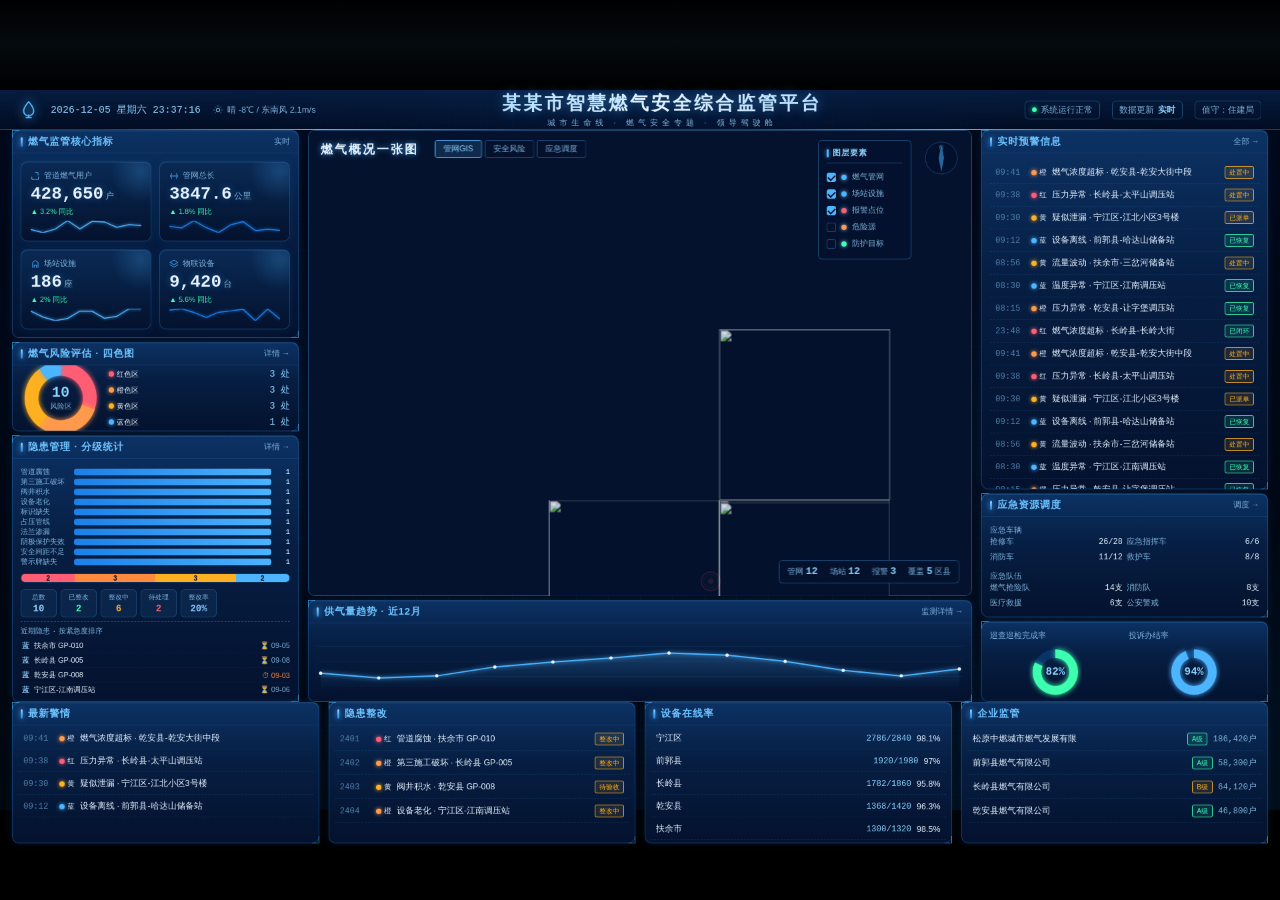
==== commit d119b365: "更新了首页标题的字体大小" ====
--- a/index.html
+++ b/index.html
@@ -19,7 +19,7 @@
 .chead .cl,.chead .cr{display:flex;align-items:center;gap:18px;font-size:13px;color:var(--sub);min-width:380px}
 .chead .cr{justify-content:flex-end}
 .chead .ct{flex:1;text-align:center}
-.chead .ct h1{font-size:24px;font-weight:700;letter-spacing:4px;color:#fff;text-shadow:0 0 18px rgba(77,180,255,.5);
+.chead .ct h1{font-size:28px;font-weight:700;letter-spacing:4px;color:#fff;text-shadow:0 0 18px rgba(77,180,255,.5);
   background:linear-gradient(90deg,#8FD4FF,#fff 50%,#8CC8FF);-webkit-background-clip:text;background-clip:text;-webkit-text-fill-color:transparent}
 .chead .ct .sub{font-size:12px;color:var(--sub);letter-spacing:6px;margin-top:2px}
 .chead .clk{font-family:var(--mono);color:var(--accent3);font-size:15px}
